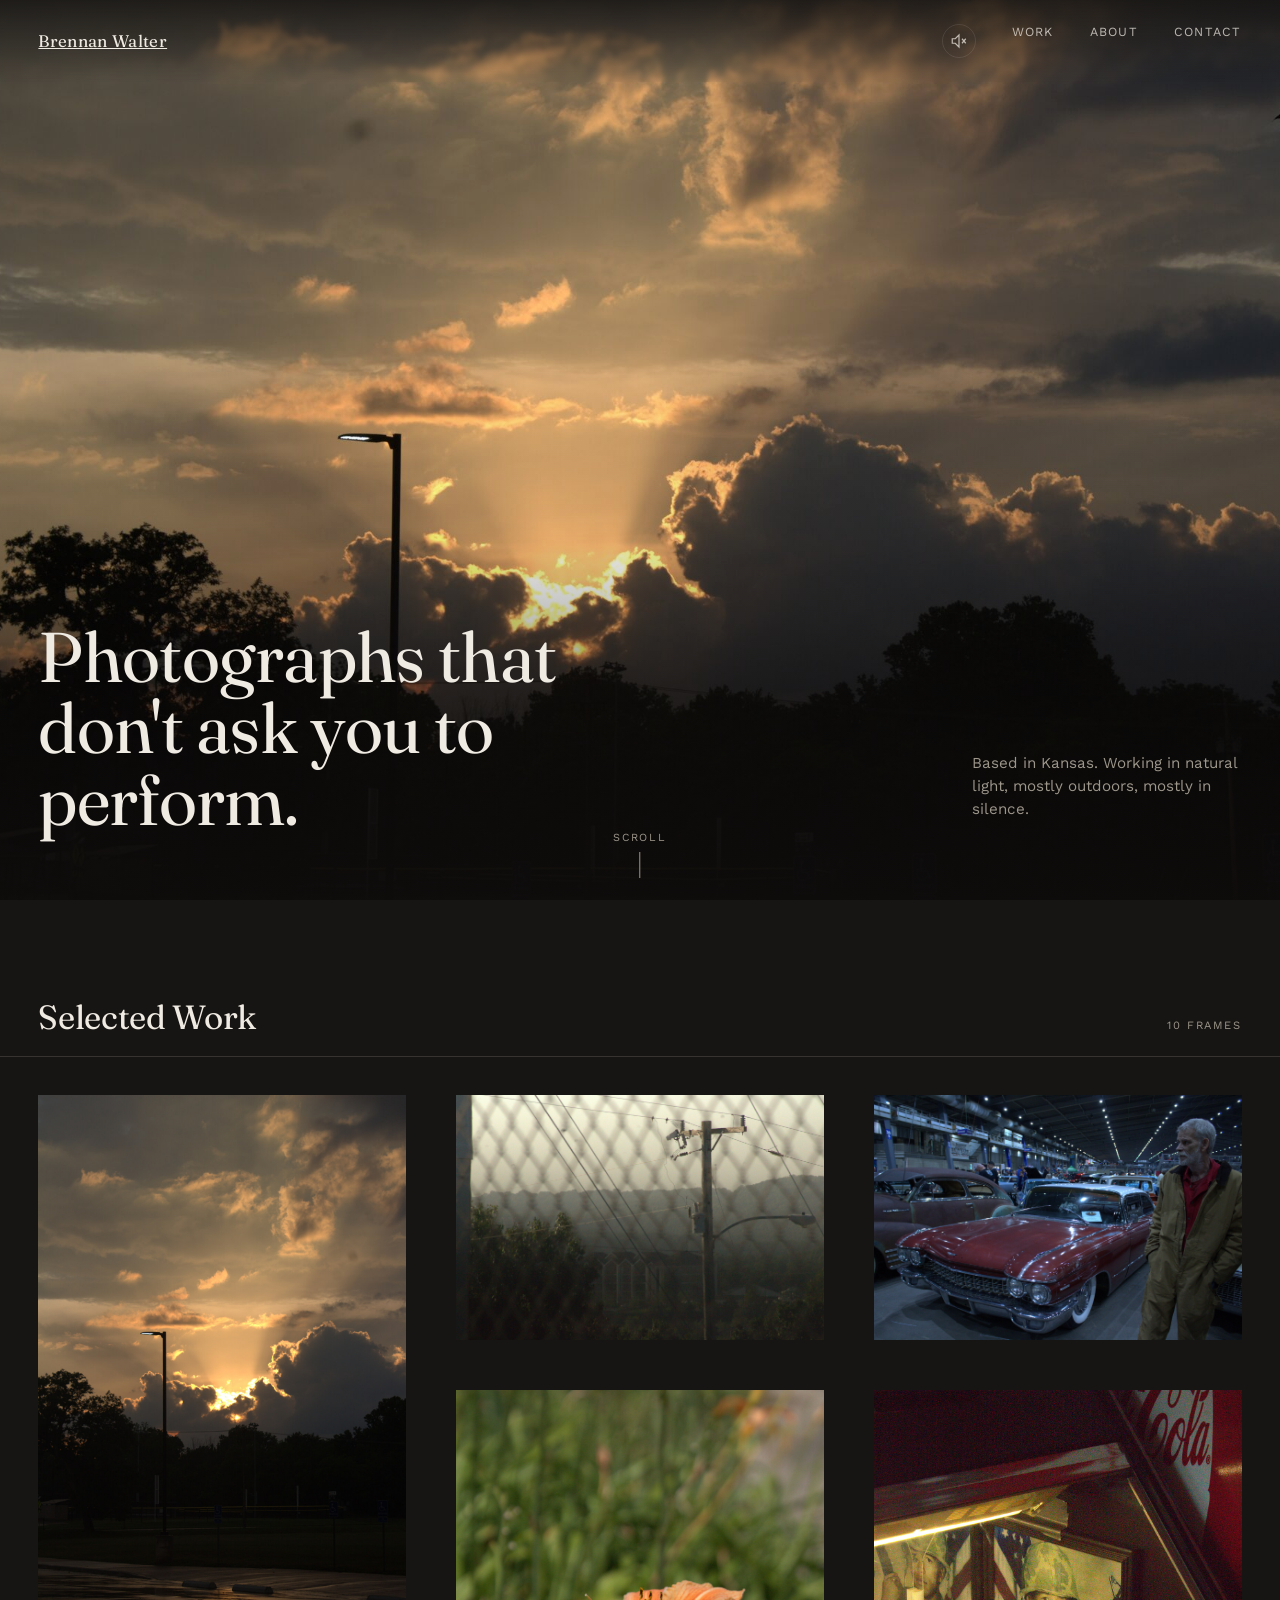
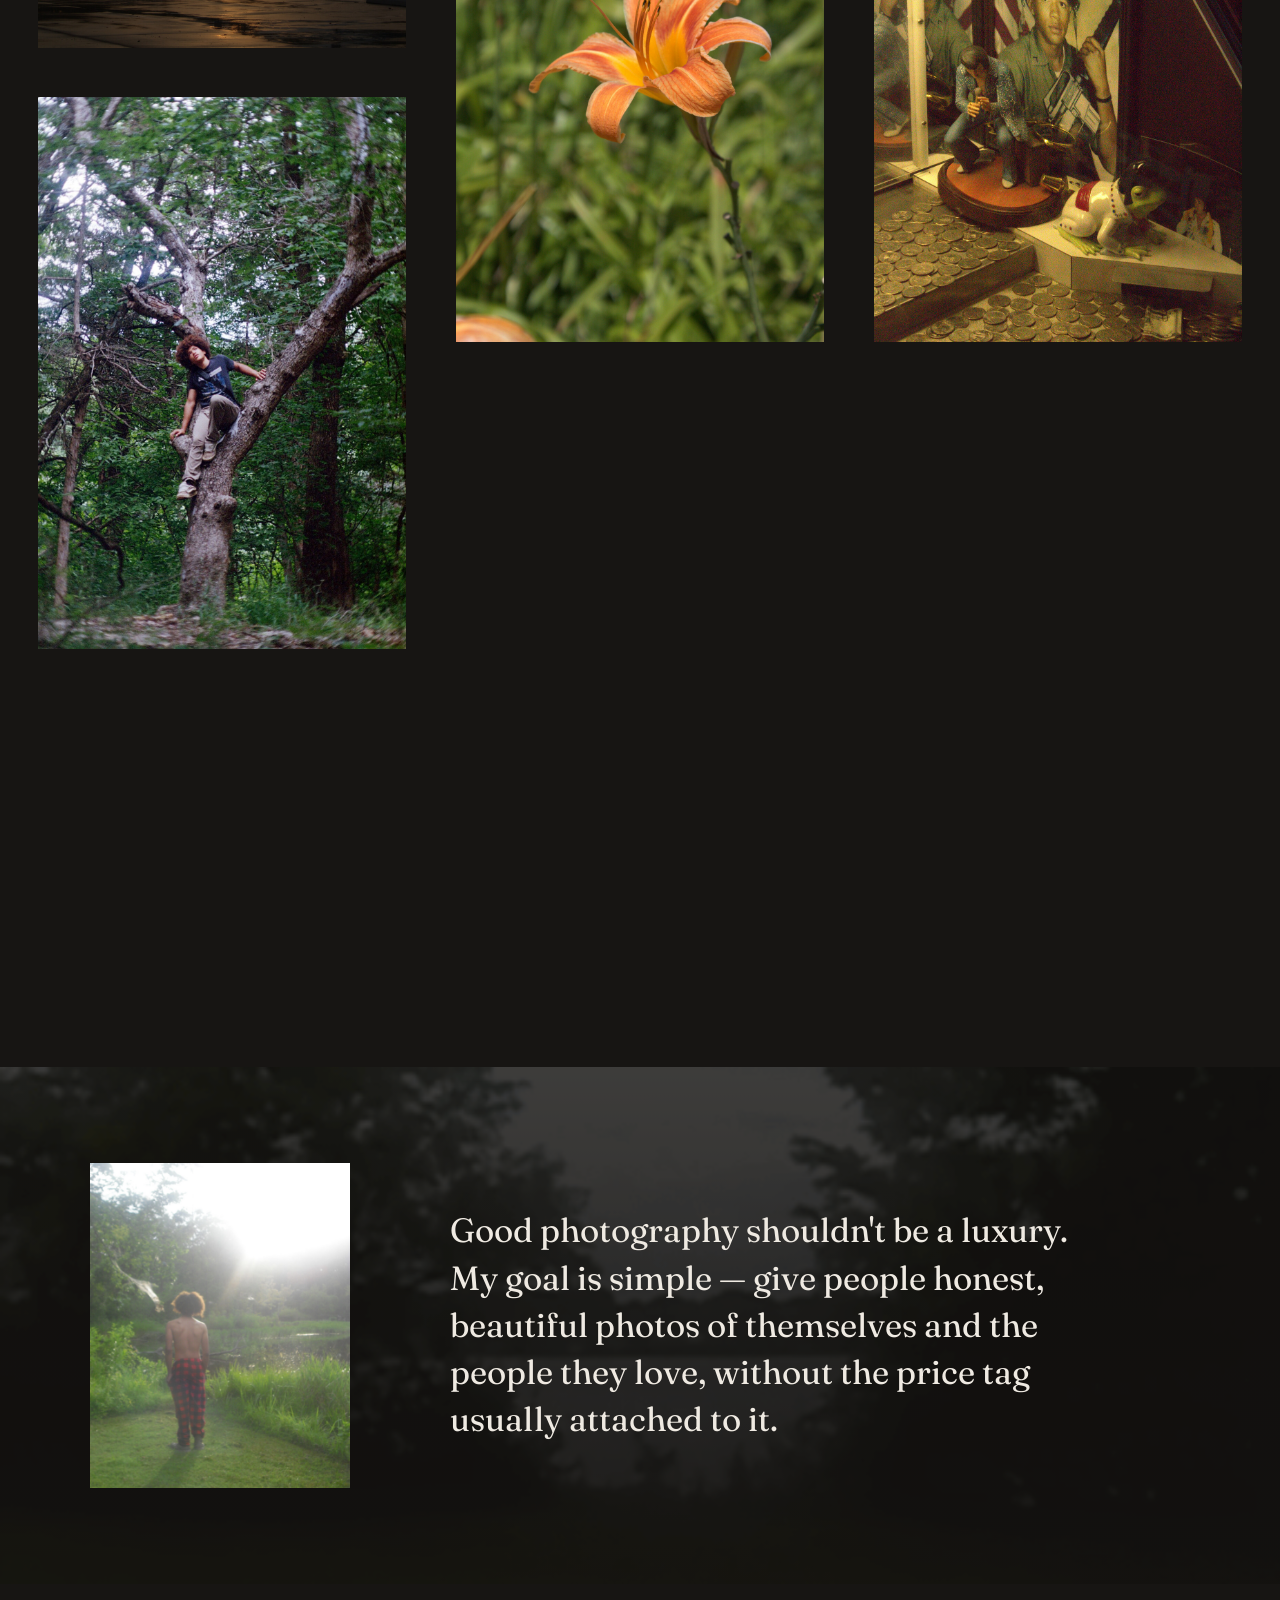
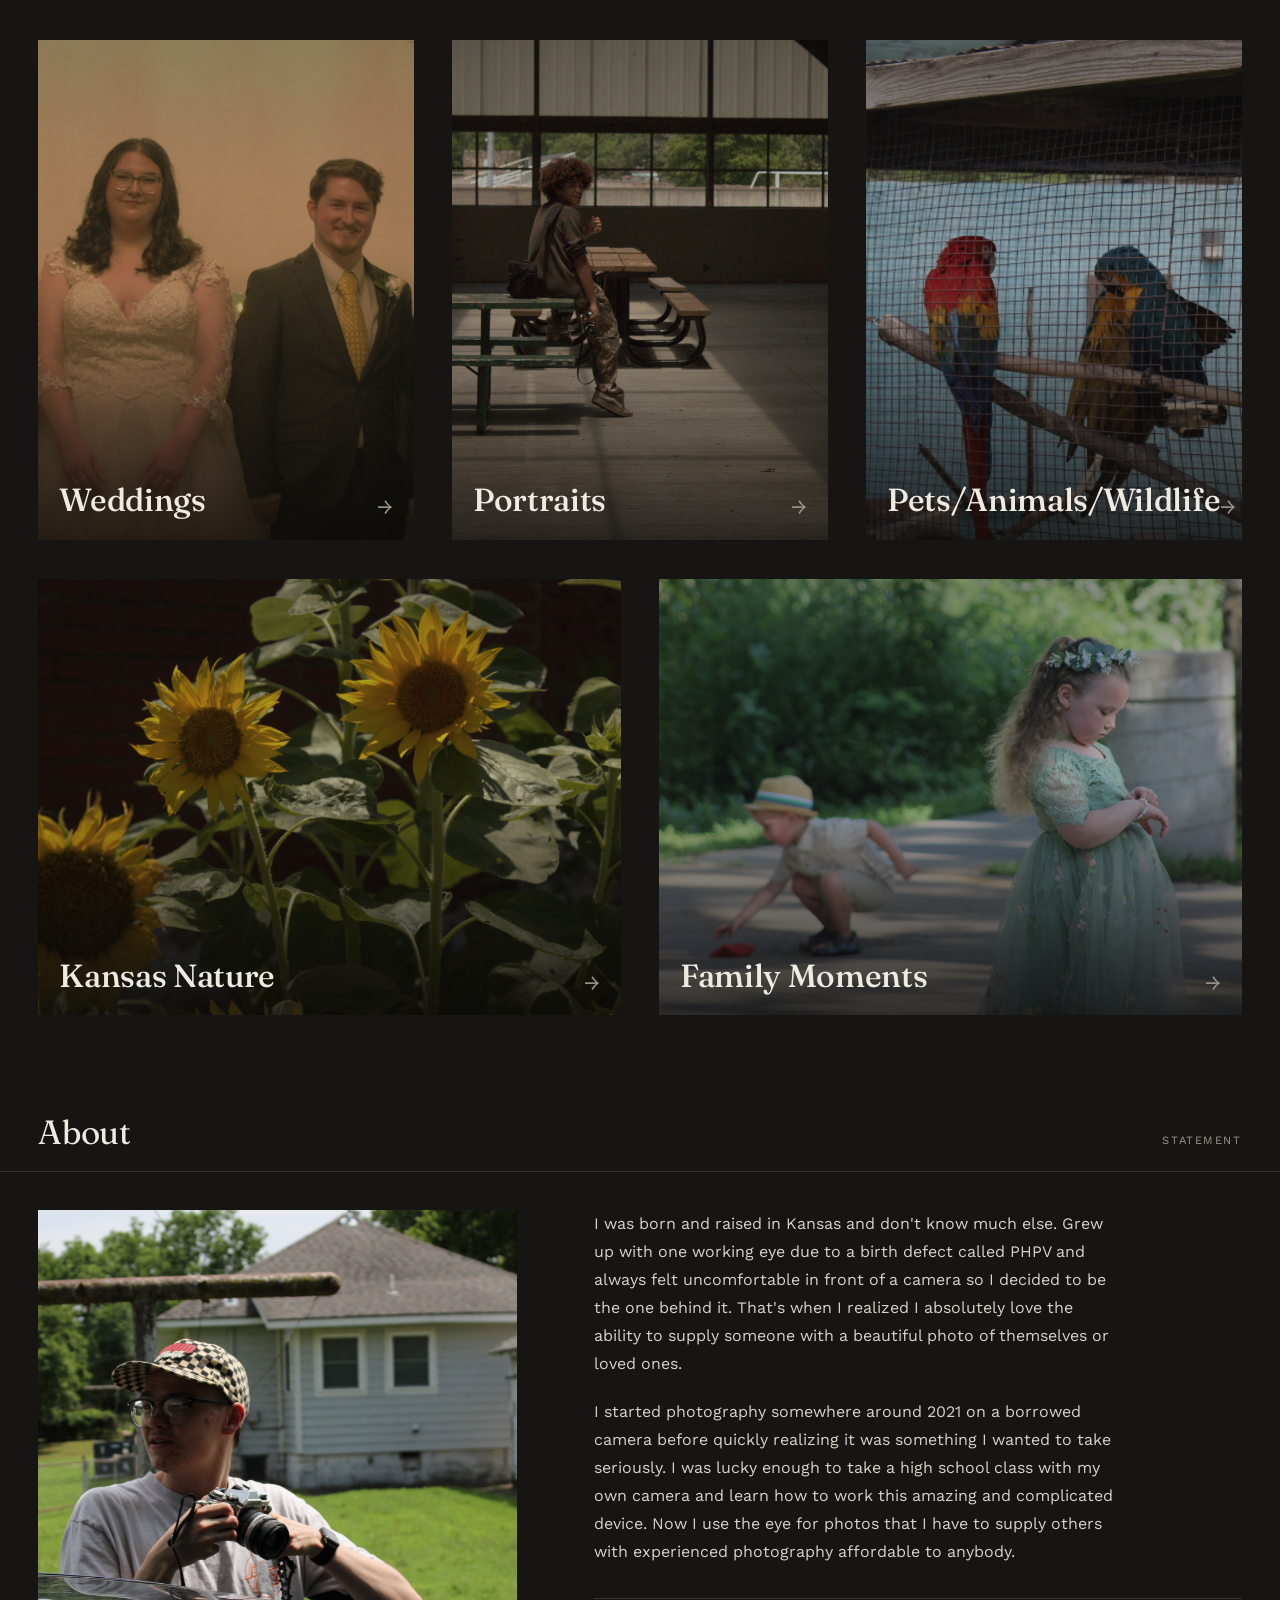
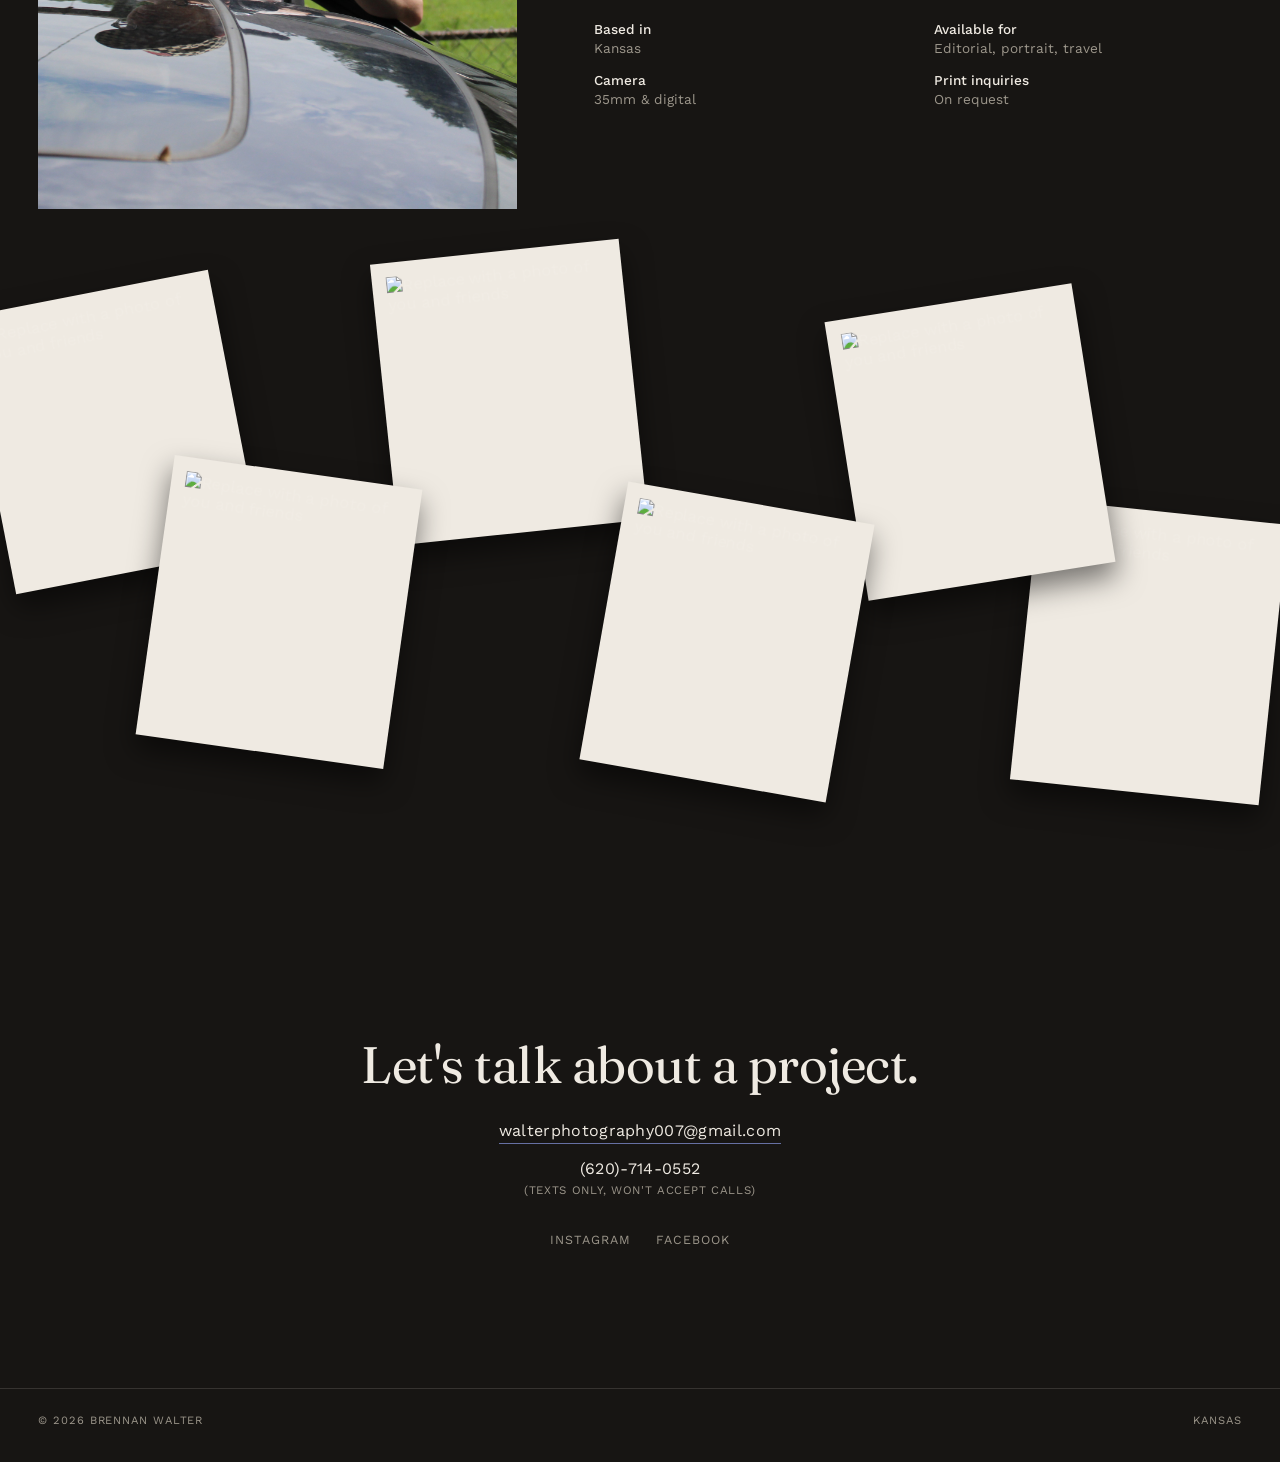
==== index.html @ 8955672a "Add files via upload" ====
<!DOCTYPE html>
<html lang="en">
<head>
<meta charset="UTF-8">
<meta name="viewport" content="width=device-width, initial-scale=1.0">
<title>Brennan Walter — Photography</title>
<meta name="description" content="Photography portfolio">
<link rel="preconnect" href="https://fonts.googleapis.com">
<link rel="preconnect" href="https://fonts.gstatic.com" crossorigin>
<link href="https://fonts.googleapis.com/css2?family=Fraunces:ital,opsz,wght@0,9..144,300;0,9..144,400;0,9..144,500;1,9..144,400&family=Work+Sans:wght@300;400;500;600&display=swap" rel="stylesheet">
<link rel="stylesheet" href="styles.css">
</head>
<body>

<header class="site-nav">
  <a href="#top" class="name">Brennan Walter</a>
  <nav>
    <button id="sound-toggle" class="sound-toggle" aria-label="Toggle background sound" aria-pressed="false">
      <svg class="icon-muted" viewBox="0 0 24 24" width="18" height="18" fill="none" stroke="currentColor" stroke-width="1.6"><path d="M3 9v6h4l5 5V4L7 9H3z"/><line x1="16" y1="9" x2="21" y2="15"/><line x1="21" y1="9" x2="16" y2="15"/></svg>
      <svg class="icon-playing" viewBox="0 0 24 24" width="18" height="18" fill="none" stroke="currentColor" stroke-width="1.6" style="display:none"><path d="M3 9v6h4l5 5V4L7 9H3z"/><path d="M15.5 8.5a5 5 0 0 1 0 7"/><path d="M18 6a9 9 0 0 1 0 12"/></svg>
    </button>
    <a href="#work">Work</a>
    <a href="#about">About</a>
    <a href="#contact">Contact</a>
  </nav>
</header>

<audio id="bg-audio" loop preload="none">
  <source src="ambient.mp3" type="audio/mpeg">
</audio>

<div id="top" class="hero">
  <img src="hero.jpg" alt="Sunset breaking through storm clouds">
  <div class="hero-content">
    <h1 class="display">Photographs that don't ask you to perform.</h1>
    <p class="statement">Based in Kansas. Working in natural light, mostly outdoors, mostly in silence.</p>
  </div>
  <div class="scroll-cue">Scroll</div>
</div>

<section id="work">
  <div class="section-head">
    <h2 class="display">Selected Work</h2>
    <span class="frame-num">10 Frames</span>
  </div>

  <div class="gallery masonry">
    <div class="frame no-crop reveal">
      <img src="frame-01-dusk.jpg" alt="Sun breaking through storm clouds over a Kansas field">
      <div class="cap"><span class="title">Kansas Sky, Dusk</span><span class="num">01/10</span></div>
    </div>
    <div class="frame no-crop reveal">
      <img src="frame-02-treeclimb.jpg" alt="Portrait of a young man climbing a tree">
      <div class="cap"><span class="title">Up the Old Oak</span><span class="num">02/10</span></div>
    </div>
    <div class="frame no-crop reveal">
      <img src="frame-03-boot.jpg" alt="Close-up of a boot among fallen leaves">
      <div class="cap"><span class="title">First Steps of Spring</span><span class="num">03/10</span></div>
    </div>
    <div class="frame no-crop reveal">
      <img src="frame-11-fence-view.jpg" alt="View through a chain-link fence toward power lines and misty hills">
      <div class="cap"><span class="title">Through the Fence</span><span class="num">04/10</span></div>
    </div>
    <div class="frame no-crop reveal">
      <img src="frame-05-daylily.jpg" alt="Close-up of an orange daylily">
      <div class="cap"><span class="title">Daylily</span><span class="num">05/10</span></div>
    </div>
    <div class="frame no-crop reveal">
      <img src="frame-06-pooltable.jpg" alt="Groomsmen playing pool after a wedding ceremony">
      <div class="cap"><span class="title">After the Ceremony</span><span class="num">06/10</span></div>
    </div>
    <div class="frame no-crop reveal">
      <img src="frame-07-hiker.jpg" alt="Portrait of a hiker on a rocky outcrop">
      <div class="cap"><span class="title">Trailside</span><span class="num">07/10</span></div>
    </div>
    <div class="frame no-crop reveal">
      <img src="frame-08-carshow.jpg" alt="Classic car show, man beside a vintage Cadillac">
      <div class="cap"><span class="title">Show Floor</span><span class="num">08/10</span></div>
    </div>
    <div class="frame no-crop reveal">
      <img src="frame-09-arcade.jpg" alt="Vintage arcade coin pusher machine">
      <div class="cap"><span class="title">Two Bits a Turn</span><span class="num">09/10</span></div>
    </div>
    <div class="frame no-crop reveal">
      <img src="frame-10-alley.jpg" alt="Figure standing in a dark alley at night">
      <div class="cap"><span class="title">Back Alley, Midnight</span><span class="num">10/10</span></div>
    </div>
  </div>

  <div class="feature-break">
    <div class="feature-bg"></div>
    <div class="feature-wrap">
      <img class="reveal" src="feature-photo.jpg" alt="Person standing by a pond in morning light">
      <div class="feature-text reveal">
        <p>Good photography shouldn't be a luxury. My goal is simple — give people honest, beautiful photos of themselves and the people they love, without the price tag usually attached to it.</p>
      </div>
    </div>
  </div>

  <div class="categories">
    <a class="cat-card reveal" href="weddings.html">
      <img src="weddings-cover.jpg" alt="Weddings gallery">
      <div class="cat-label">
        <h3 class="display">Weddings</h3>
        <span class="arrow">→</span>
      </div>
    </a>
    <a class="cat-card reveal" href="portraits.html">
      <img src="portraits-cover.jpg" alt="Portraits gallery">
      <div class="cat-label">
        <h3 class="display">Portraits</h3>
        <span class="arrow">→</span>
      </div>
    </a>
    <a class="cat-card reveal" href="pets.html">
      <img src="pets-cover.jpg" alt="Pets gallery">
      <div class="cat-label">
        <h3 class="display">Pets/Animals/Wildlife</h3>
        <span class="arrow">→</span>
      </div>
    </a>
    <div class="cat-pair" style="grid-column: 1 / -1; display: grid; grid-template-columns: 1fr 1fr; gap: var(--gap);">
      <a class="cat-card reveal" href="nature.html" style="aspect-ratio: 4/3;">
        <img src="nature-cover.jpg" alt="Kansas nature gallery">
        <div class="cat-label">
          <h3 class="display">Kansas Nature</h3>
          <span class="arrow">→</span>
        </div>
      </a>
      <a class="cat-card reveal" href="family-moments.html" style="aspect-ratio: 4/3;">
        <img src="family-moments-cover.jpg" alt="Family moments gallery">
        <div class="cat-label">
          <h3 class="display">Family Moments</h3>
          <span class="arrow">→</span>
        </div>
      </a>
    </div>
  </div>
</section>

<section id="about">
  <div class="section-head">
    <h2 class="display">About</h2>
    <span class="frame-num">Statement</span>
  </div>
  <div class="about-wrap">
    <img class="reveal" src="bio-photo.jpg" alt="Brennan Walter portrait">
    <div class="about-text reveal">
      <p>I was born and raised in Kansas and don't know much else. Grew up with one working eye due to a birth defect called PHPV and always felt uncomfortable in front of a camera so I decided to be the one behind it. That's when I realized I absolutely love the ability to supply someone with a beautiful photo of themselves or loved ones.</p>
      <p>I started photography somewhere around 2021 on a borrowed camera before quickly realizing it was something I wanted to take seriously. I was lucky enough to take a high school class with my own camera and learn how to work this amazing and complicated device. Now I use the eye for photos that I have to supply others with experienced photography affordable to anybody.</p>
      <div class="credentials">
        <div><strong>Based in</strong>Kansas</div>
        <div><strong>Available for</strong>Editorial, portrait, travel</div>
        <div><strong>Camera</strong>35mm & digital</div>
        <div><strong>Print inquiries</strong>On request</div>
      </div>
    </div>
  </div>

  <div class="scatter-photos">
    <div class="polaroid p1 reveal"><img src="https://picsum.photos/id/1005/400/400" alt="Replace with a photo of you and friends"></div>
    <div class="polaroid p2 reveal"><img src="https://picsum.photos/id/1011/400/400" alt="Replace with a photo of you and friends"></div>
    <div class="polaroid p3 reveal"><img src="https://picsum.photos/id/1027/400/400" alt="Replace with a photo of you and friends"></div>
    <div class="polaroid p4 reveal"><img src="https://picsum.photos/id/1012/400/400" alt="Replace with a photo of you and friends"></div>
    <div class="polaroid p5 reveal"><img src="https://picsum.photos/id/1025/400/400" alt="Replace with a photo of you and friends"></div>
    <div class="polaroid p6 reveal"><img src="https://picsum.photos/id/1074/400/400" alt="Replace with a photo of you and friends"></div>
  </div>
</section>

<section id="contact">
  <div class="contact reveal">
    <h2 class="display">Let's talk about a project.</h2>
    <a class="email" href="mailto:walterphotography007@gmail.com">walterphotography007@gmail.com</a>
    <p class="phone">(620)-714-0552 <span class="phone-note">(texts only, won't accept calls)</span></p>
    <div class="socials">
      <a href="#">Instagram</a>
      <a href="#">Facebook</a>
    </div>
  </div>
</section>

<footer>
  <span>&copy; 2026 Brennan Walter</span>
  <span>Kansas</span>
</footer>

<script>
  // Scroll reveal
  const revealEls = document.querySelectorAll('.reveal');
  const io = new IntersectionObserver((entries) => {
    entries.forEach(e => {
      if (e.isIntersecting) {
        e.target.classList.add('in');
        io.unobserve(e.target);
      }
    });
  }, { threshold: 0.15 });
  revealEls.forEach(el => io.observe(el));
</script>
<script src="audio.js"></script>

</body>
</html>
---- styles.css ----
:root {
    --bg: #171513;
    --bg-raised: #201d1a;
    --paper: #EFEAE2;
    --paper-dim: #9c968b;
    --accent: #3d4468;
    --accent-bright: #6670a3;
    --hairline: rgba(239, 234, 226, 0.14);
    --gap: clamp(1.25rem, 3vw, 2.5rem);
  }

  * { box-sizing: border-box; }

  html { scroll-behavior: smooth; }

  body {
    margin: 0;
    background: var(--bg);
    color: var(--paper);
    font-family: 'Work Sans', sans-serif;
    font-weight: 400;
    -webkit-font-smoothing: antialiased;
  }

  @media (prefers-reduced-motion: reduce) {
    html { scroll-behavior: auto; }
    * { animation: none !important; transition: none !important; }
  }

  h1, h2, h3, .display {
    font-family: 'Fraunces', serif;
    font-weight: 400;
    letter-spacing: -0.01em;
    margin: 0;
  }

  a { color: inherit; }

  .frame-num {
    font-family: 'Work Sans', sans-serif;
    font-size: 0.7rem;
    letter-spacing: 0.14em;
    color: var(--paper-dim);
    text-transform: uppercase;
  }

  /* ---------- Nav ---------- */
  header.site-nav {
    position: fixed;
    top: 0; left: 0; right: 0;
    z-index: 100;
    display: flex;
    justify-content: space-between;
    align-items: center;
    padding: 1.5rem var(--gap);
    background: linear-gradient(to bottom, rgba(23,21,19,0.85), transparent);
    backdrop-filter: blur(2px);
  }

  .site-nav .name {
    font-family: 'Fraunces', serif;
    font-size: 1.05rem;
    letter-spacing: 0.02em;
  }

  .site-nav nav {
    display: flex;
    gap: clamp(1rem, 3vw, 2.25rem);
    font-size: 0.78rem;
    letter-spacing: 0.1em;
    text-transform: uppercase;
  }

  .site-nav nav a {
    text-decoration: none;
    color: var(--paper);
    opacity: 0.75;
    padding-bottom: 3px;
    border-bottom: 1px solid transparent;
    transition: opacity 0.2s ease, border-color 0.2s ease;
  }
  .site-nav nav a:hover,
  .site-nav nav a:focus-visible { opacity: 1; border-color: var(--accent-bright); }

  .sound-toggle {
    display: inline-flex;
    align-items: center;
    justify-content: center;
    background: none;
    border: 1px solid var(--hairline);
    border-radius: 50%;
    width: 34px; height: 34px;
    padding: 0;
    color: var(--paper);
    opacity: 0.75;
    cursor: pointer;
    transition: opacity 0.2s ease, border-color 0.2s ease, background 0.2s ease;
  }
  .sound-toggle:hover,
  .sound-toggle:focus-visible {
    opacity: 1;
    border-color: var(--accent-bright);
    background: rgba(239, 234, 226, 0.06);
  }
  .sound-toggle svg { display: block; }

  /* ---------- Hero ---------- */
  .hero {
    position: relative;
    height: 100svh;
    min-height: 480px;
    overflow: hidden;
  }
  .hero img {
    width: 100%; height: 100%;
    object-fit: cover;
    filter: saturate(0.95) contrast(1.02);
  }
  .hero::after {
    content: "";
    position: absolute; inset: 0;
    background: linear-gradient(to top, rgba(15,13,12,0.88) 0%, rgba(15,13,12,0.05) 42%, transparent 60%);
  }
  .hero-content {
    position: absolute;
    left: var(--gap); right: var(--gap); bottom: clamp(2rem, 6vw, 4rem);
    display: flex;
    justify-content: space-between;
    align-items: flex-end;
    gap: 2rem;
    z-index: 2;
  }
  .hero-content h1 {
    font-size: clamp(2.1rem, 6vw, 4.4rem);
    line-height: 1.02;
    max-width: 14ch;
  }
  .hero-content .statement {
    max-width: 30ch;
    font-size: 0.95rem;
    color: var(--paper-dim);
    line-height: 1.5;
  }
  .scroll-cue {
    position: absolute;
    bottom: 1.4rem; left: 50%;
    transform: translateX(-50%);
    z-index: 2;
    font-size: 0.68rem;
    letter-spacing: 0.16em;
    text-transform: uppercase;
    color: var(--paper-dim);
    display: flex;
    flex-direction: column;
    align-items: center;
    gap: 0.5rem;
  }
  .scroll-cue::after {
    content: "";
    width: 1px; height: 26px;
    background: var(--paper-dim);
    animation: pulse-line 2.2s ease-in-out infinite;
  }
  @keyframes pulse-line {
    0%, 100% { transform: scaleY(1); opacity: 0.6; }
    50% { transform: scaleY(0.55); opacity: 1; }
  }

  /* ---------- Section labels ---------- */
  .section-head {
    display: flex;
    align-items: baseline;
    justify-content: space-between;
    padding: 0 var(--gap);
    margin: 0 0 var(--gap);
    border-bottom: 1px solid var(--hairline);
    padding-bottom: 1.1rem;
  }
  .section-head h2 { font-size: clamp(1.5rem, 3vw, 2.1rem); }

  section { padding-top: clamp(3.5rem, 8vw, 6rem); }

  /* ---------- Gallery ---------- */
  .gallery {
    display: grid;
    grid-template-columns: repeat(6, 1fr);
    gap: calc(var(--gap) * 1.7) calc(var(--gap) * 1.3);
    padding: 0 var(--gap);
  }
  .frame {
    position: relative;
    overflow: hidden;
    background: var(--bg-raised);
    cursor: pointer;
  }
  .frame img {
    width: 100%; height: 100%;
    display: block;
    object-fit: cover;
    transition: transform 0.7s cubic-bezier(0.16, 1, 0.3, 1);
  }
  .frame:hover img { transform: scale(1.045); }

  /* No-crop variant: frame sizes itself to the image's own aspect ratio */
  .frame.no-crop { aspect-ratio: auto; align-self: start; }
  .frame.no-crop img { height: auto; object-fit: initial; }
  .frame.span2 { grid-column: span 2; }
  .frame.span3 { grid-column: span 3; }
  .frame.span4 { grid-column: span 4; }
  .frame.drop-sm { margin-top: 2rem; }
  .frame.drop-md { margin-top: 4rem; }
  @media (max-width: 800px) {
    .frame.span2, .frame.span3, .frame.span4 { grid-column: span 2; }
    .frame.drop-sm, .frame.drop-md { margin-top: 0; }
  }

  /* True masonry variant — each photo keeps its own height, no shared row */
  .gallery.masonry {
    display: block;
    column-count: 2;
    column-gap: calc(var(--gap) * 1.3);
    padding: 0 var(--gap);
  }
  @media (min-width: 700px) {
    .gallery.masonry { column-count: 3; }
  }
  .gallery.masonry .frame {
    width: 100%;
    margin-bottom: calc(var(--gap) * 1.3);
    -webkit-column-break-inside: avoid;
    break-inside: avoid;
  }

  .frame .cap {
    position: absolute; left: 0.9rem; bottom: 0.8rem; right: 0.9rem;
    display: flex; justify-content: space-between; align-items: flex-end;
    opacity: 0;
    transform: translateY(6px);
    transition: opacity 0.35s ease, transform 0.35s ease;
  }
  .frame:hover .cap { opacity: 1; transform: translateY(0); }
  .frame .cap::before {
    content: "";
    position: absolute; inset: -0.9rem -0.9rem auto -0.9rem;
    height: 4.5rem;
    background: linear-gradient(to top, rgba(10,9,8,0.75), transparent);
    z-index: -1;
  }
  .frame .cap .title { font-size: 0.85rem; }
  .frame .cap .num { font-size: 0.68rem; color: var(--paper-dim); }

  .frame.tall { grid-column: span 3; aspect-ratio: 4/5; }
  .frame.wide { grid-column: span 3; aspect-ratio: 4/5; }
  .frame.square { grid-column: span 2; aspect-ratio: 1/1; }
  .frame.full { grid-column: span 6; aspect-ratio: 16/7; }

  @media (max-width: 800px) {
    .gallery { grid-template-columns: repeat(2, 1fr); }
    .frame.tall, .frame.wide, .frame.square, .frame.full { grid-column: span 2; aspect-ratio: 4/5; }
  }

  /* reveal on scroll */
  .reveal { opacity: 0; transform: translateY(18px); transition: opacity 0.7s ease, transform 0.7s ease; }
  .reveal.in { opacity: 1; transform: translateY(0); }

  /* ---------- About ---------- */
  .about-wrap {
    display: grid;
    grid-template-columns: 0.85fr 1.15fr;
    gap: clamp(2rem, 6vw, 5rem);
    padding: 0 var(--gap);
    align-items: start;
  }
  .about-wrap img {
    width: 100%;
    aspect-ratio: 4/5;
    object-fit: cover;
  }
  .about-text p {
    font-size: 1rem;
    line-height: 1.75;
    color: #d8d3ca;
    max-width: 52ch;
    margin: 0 0 1.2rem;
  }
  .about-text .credentials {
    margin-top: 2rem;
    padding-top: 1.4rem;
    border-top: 1px solid var(--hairline);
    display: grid;
    grid-template-columns: repeat(2, 1fr);
    gap: 1rem 2rem;
    font-size: 0.85rem;
    color: var(--paper-dim);
  }
  .about-text .credentials strong { color: var(--paper); display: block; font-weight: 500; margin-bottom: 0.2rem; }

  @media (max-width: 750px) {
    .about-wrap { grid-template-columns: 1fr; }
    .about-wrap img { max-width: 280px; }
  }

  /* ---------- Scattered friend photos ---------- */
  .scatter-photos {
    position: relative;
    max-width: 1300px;
    height: 560px;
    margin: clamp(3rem, 6vw, 4.5rem) auto 0;
    padding: 0 var(--gap);
  }
  .scatter-photos .polaroid {
    position: absolute;
    background: #EFEAE2;
    padding: 14px 14px 46px;
    width: 250px;
    box-shadow: 0 14px 28px rgba(0,0,0,0.5);
    transition: transform 0.35s ease, box-shadow 0.35s ease, z-index 0s;
    cursor: default;
  }
  .scatter-photos .polaroid img {
    width: 100%;
    aspect-ratio: 1/1;
    object-fit: cover;
    display: block;
    filter: saturate(0.92) contrast(1.02);
  }
  .scatter-photos .polaroid:hover {
    transform: rotate(0deg) scale(1.1) !important;
    box-shadow: 0 20px 38px rgba(0,0,0,0.6);
    z-index: 10;
  }
  .scatter-photos .p1 { top: 10px;  left: -1%;  transform: rotate(-11deg); z-index: 1; }
  .scatter-photos .p2 { top: 190px; left: 12%;  transform: rotate(8deg);   z-index: 3; }
  .scatter-photos .p3 { top: -30px; left: 30%;  transform: rotate(-6deg);  z-index: 2; }
  .scatter-photos .p4 { top: 220px; left: 47%;  transform: rotate(10deg);  z-index: 4; }
  .scatter-photos .p5 { top: 20px;  left: 66%;  transform: rotate(-9deg);  z-index: 3; }
  .scatter-photos .p6 { top: 230px; left: 80%;  transform: rotate(6deg);   z-index: 1; }

  @media (max-width: 900px) {
    .scatter-photos {
      position: static;
      height: auto;
      display: flex;
      flex-wrap: wrap;
      justify-content: center;
      gap: 1.8rem;
      max-width: 100%;
    }
    .scatter-photos .polaroid {
      position: static;
      width: 150px;
    }
  }

  /* ---------- Feature break (animated bg, small photo, big text) ---------- */
  .feature-break {
    position: relative;
    overflow: hidden;
    padding: clamp(3.5rem, 8vw, 6rem) var(--gap);
    margin-top: clamp(3rem, 6vw, 5rem);
  }
  .feature-break .feature-bg {
    position: absolute; inset: 0;
    background-image: url('feature-bg.gif');
    background-size: cover;
    background-position: center;
    opacity: 0.4;
    z-index: 0;
  }
  .feature-break .feature-bg::after {
    content: "";
    position: absolute; inset: 0;
    background: linear-gradient(to bottom, rgba(15,13,12,0.55), rgba(15,13,12,0.85));
  }
  .feature-wrap {
    position: relative;
    z-index: 2;
    display: grid;
    grid-template-columns: 0.4fr 1fr;
    gap: clamp(2rem, 6vw, 4rem);
    align-items: center;
    max-width: 1100px;
    margin: 0 auto;
  }
  .feature-wrap img {
    width: 100%;
    max-width: 260px;
    aspect-ratio: 4/5;
    object-fit: cover;
  }
  .feature-text p {
    font-size: clamp(1.4rem, 3vw, 2.1rem);
    line-height: 1.4;
    font-family: 'Fraunces', serif;
    color: var(--paper);
    max-width: 30ch;
  }
  @media (max-width: 750px) {
    .feature-wrap { grid-template-columns: 1fr; text-align: left; }
    .feature-wrap img { max-width: 200px; }
  }

  /* ---------- Contact ---------- */
  .contact {
    padding: clamp(3.5rem, 8vw, 6rem) var(--gap) clamp(3rem, 6vw, 4rem);
    text-align: center;
  }
  .contact h2 {
    font-size: clamp(1.9rem, 5vw, 3.2rem);
    max-width: 18ch;
    margin: 0 auto 1.6rem;
  }
  .contact .email {
    display: inline-block;
    font-family: 'Work Sans', sans-serif;
    font-size: 1rem;
    letter-spacing: 0.02em;
    color: var(--paper);
    text-decoration: none;
    border-bottom: 1px solid var(--accent-bright);
    padding-bottom: 3px;
    transition: color 0.2s ease, border-color 0.2s ease;
  }
  .contact .email:hover { color: var(--accent-bright); }

  .contact .phone {
    margin: 0.9rem 0 0;
    font-family: 'Work Sans', sans-serif;
    font-size: 1rem;
    letter-spacing: 0.02em;
    color: var(--paper);
  }
  .contact .phone .phone-note {
    display: block;
    margin-top: 0.3rem;
    font-size: 0.72rem;
    letter-spacing: 0.06em;
    text-transform: uppercase;
    color: var(--paper-dim);
  }

  .socials {
    margin-top: 2.2rem;
    display: flex;
    justify-content: center;
    gap: 1.6rem;
    font-size: 0.78rem;
    letter-spacing: 0.08em;
    text-transform: uppercase;
    color: var(--paper-dim);
  }
  .socials a { text-decoration: none; color: inherit; transition: color 0.2s ease; }
  .socials a:hover { color: var(--paper); }

  footer {
    padding: 1.6rem var(--gap) 2.2rem;
    display: flex;
    justify-content: space-between;
    font-size: 0.7rem;
    letter-spacing: 0.08em;
    text-transform: uppercase;
    color: var(--paper-dim);
    border-top: 1px solid var(--hairline);
    margin-top: clamp(3rem, 6vw, 5rem);
  }

  /* ---------- Category cards ---------- */
  .categories {
    padding: 0 var(--gap);
    margin-top: clamp(2rem, 5vw, 3.5rem);
    display: grid;
    grid-template-columns: repeat(3, 1fr);
    gap: var(--gap);
  }
  .cat-card {
    position: relative;
    aspect-ratio: 3/4;
    overflow: hidden;
    text-decoration: none;
    display: block;
    background: var(--bg-raised);
  }
  .cat-card img {
    width: 100%; height: 100%;
    object-fit: cover;
    filter: saturate(0.85) brightness(0.85);
    transition: transform 0.6s cubic-bezier(0.16,1,0.3,1), filter 0.4s ease;
  }
  .cat-card::after {
    content: "";
    position: absolute; inset: 0;
    background: linear-gradient(to top, rgba(10,9,8,0.82) 0%, rgba(10,9,8,0.15) 55%, rgba(10,9,8,0.35) 100%);
  }
  .cat-card:hover img { transform: scale(1.06); filter: saturate(1) brightness(0.95); }
  .cat-card .cat-label {
    position: absolute; left: 1.3rem; bottom: 1.3rem; right: 1.3rem;
    z-index: 2;
    display: flex; justify-content: space-between; align-items: flex-end;
  }
  .cat-card .cat-label h3 {
    font-size: clamp(1.5rem, 3vw, 2rem);
    font-weight: 500;
    color: var(--paper);
  }
  .cat-card .cat-label .arrow {
    font-size: 1.3rem;
    color: var(--paper-dim);
    transition: transform 0.3s ease, color 0.3s ease;
  }
  .cat-card:hover .cat-label .arrow { transform: translateX(4px); color: var(--paper); }

  /* Same card, turned horizontally, centered under the row */
  .cat-card.horizontal {
    aspect-ratio: 4/3;
    grid-column: 1 / -1;
    max-width: 700px;
    margin: 0 auto;
  }
  @media (max-width: 750px) {
    .cat-card.horizontal { grid-column: auto; max-width: none; }
  }

  /* Two horizontal cards side by side, spanning the full row together */
  .cat-pair {
    grid-column: 1 / -1;
    display: grid;
    grid-template-columns: 1fr 1fr;
    gap: var(--gap);
  }
  .cat-pair .cat-card {
    aspect-ratio: 4/3;
  }
  @media (max-width: 750px) {
    .cat-pair { grid-template-columns: 1fr; }
  }

  @media (max-width: 750px) {
    .categories { grid-template-columns: 1fr; }
  }

  /* ---------- Sub-gallery page hero (lighter than homepage) ---------- */
  .page-hero {
    padding: clamp(7rem, 14vw, 9rem) var(--gap) clamp(2rem, 5vw, 3rem);
    border-bottom: 1px solid var(--hairline);
  }
  .page-hero .back-link {
    display: inline-block;
    font-size: 1.15rem;
    letter-spacing: 0.08em;
    text-transform: uppercase;
    color: var(--paper-dim);
    text-decoration: none;
    margin-bottom: 1.8rem;
    transition: color 0.2s ease;
  }
  .page-hero .back-link:hover { color: var(--paper); }
  .page-hero h1 {
    font-size: clamp(2rem, 5vw, 3.2rem);
  }
  .page-hero p {
    margin-top: 0.9rem;
    color: var(--paper-dim);
    max-width: 44ch;
    font-size: 0.95rem;
    line-height: 1.6;
  }
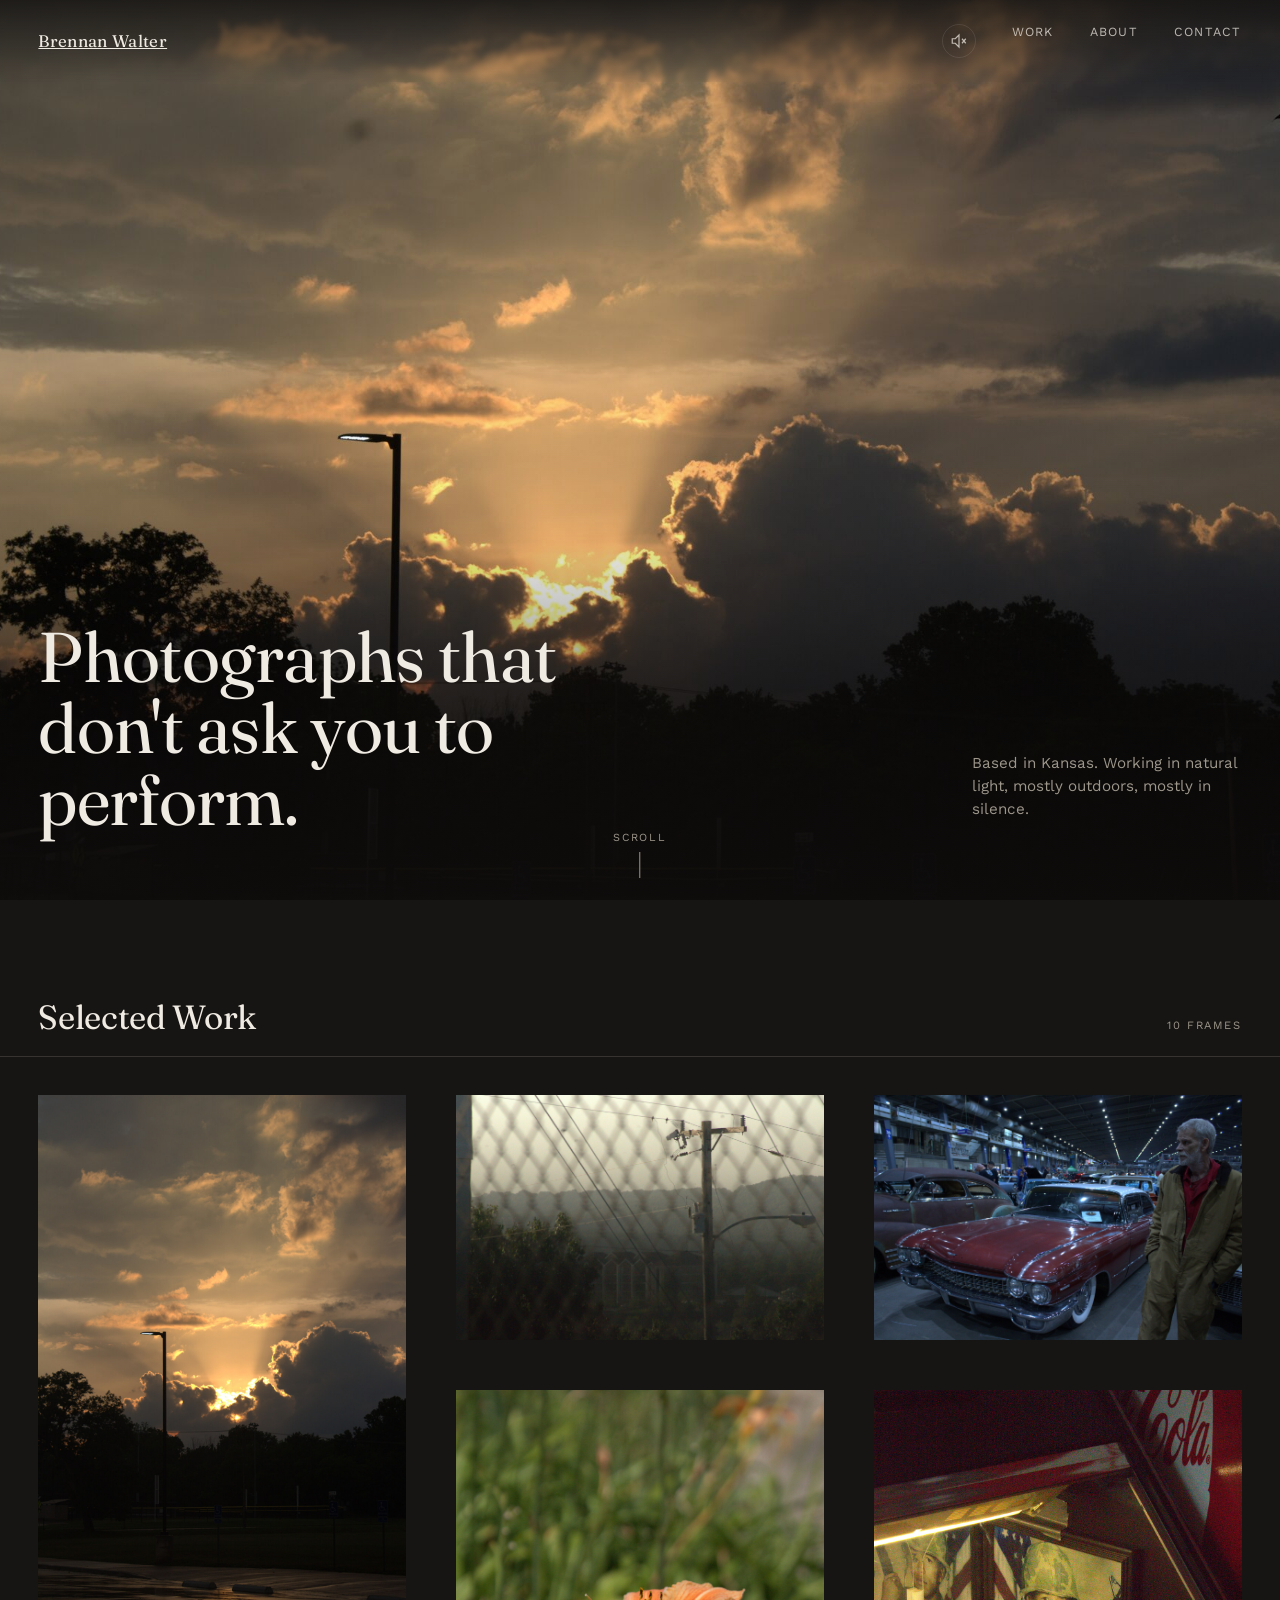
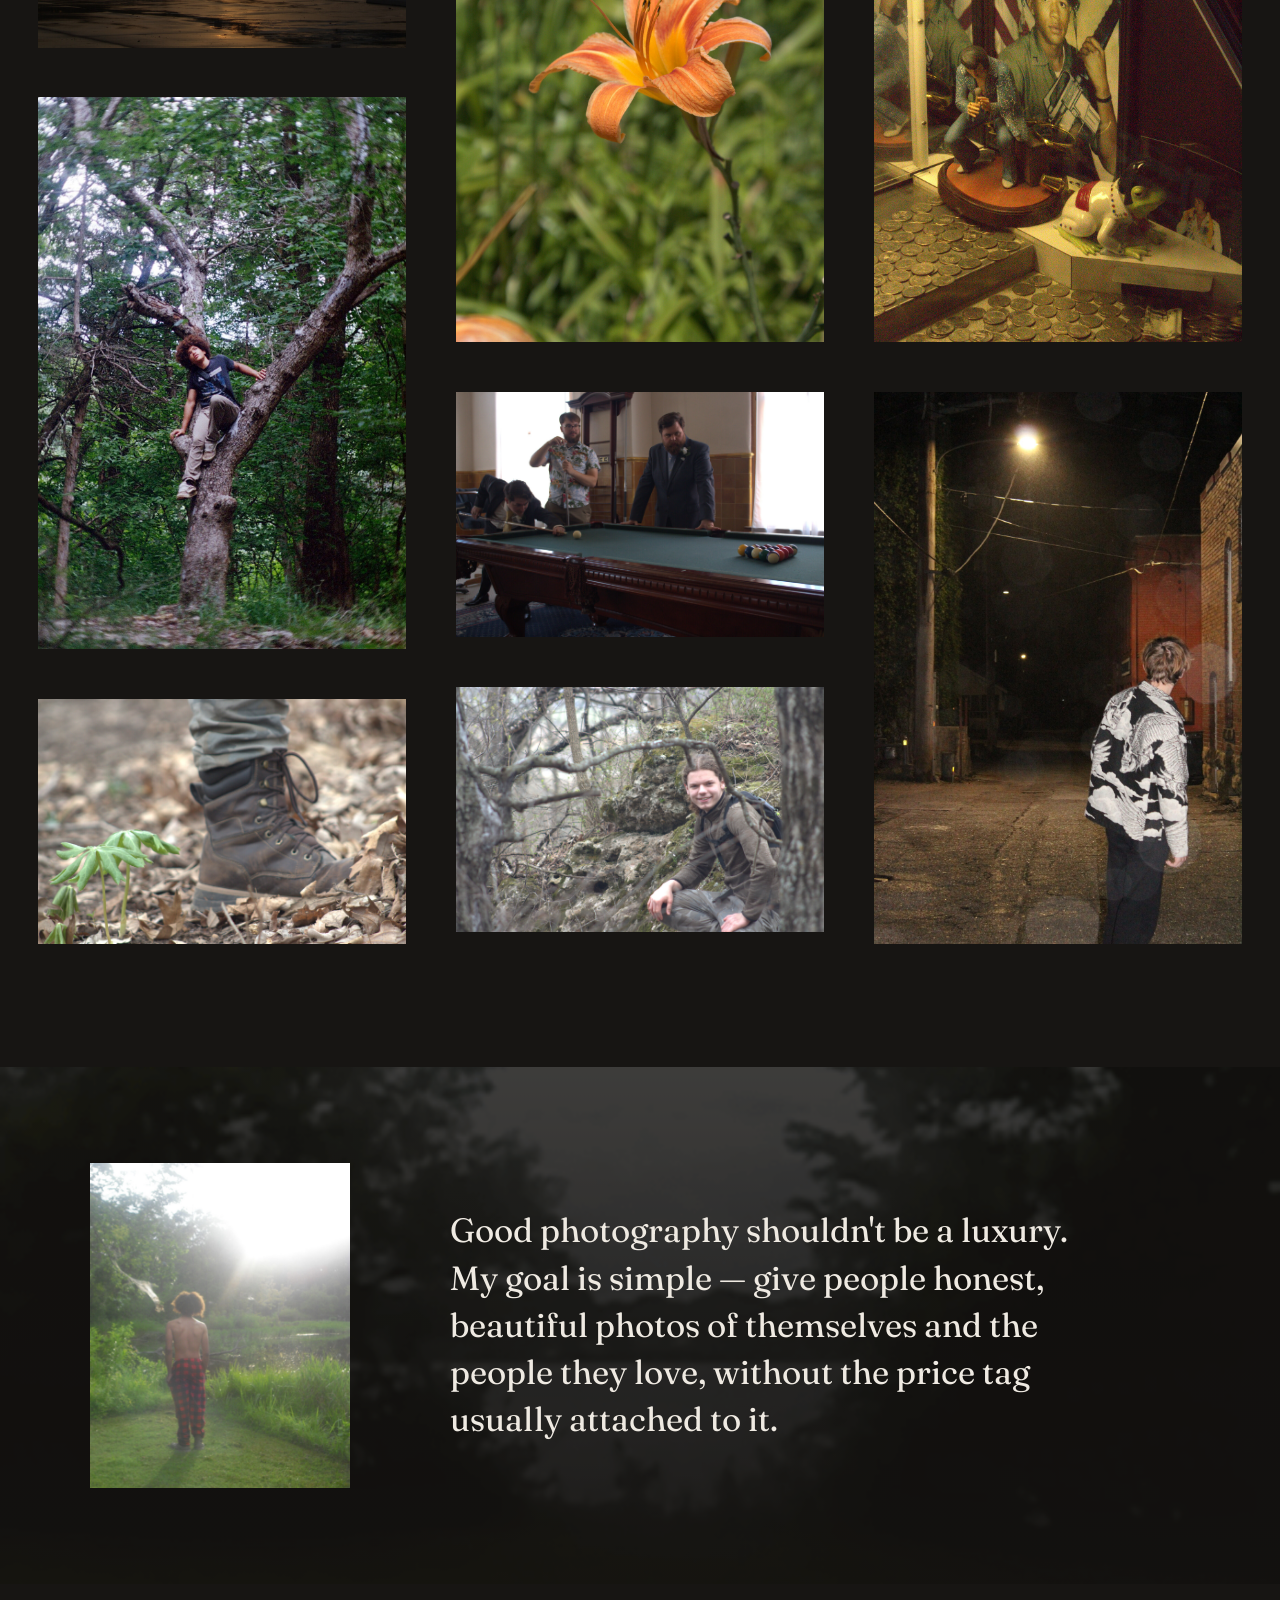
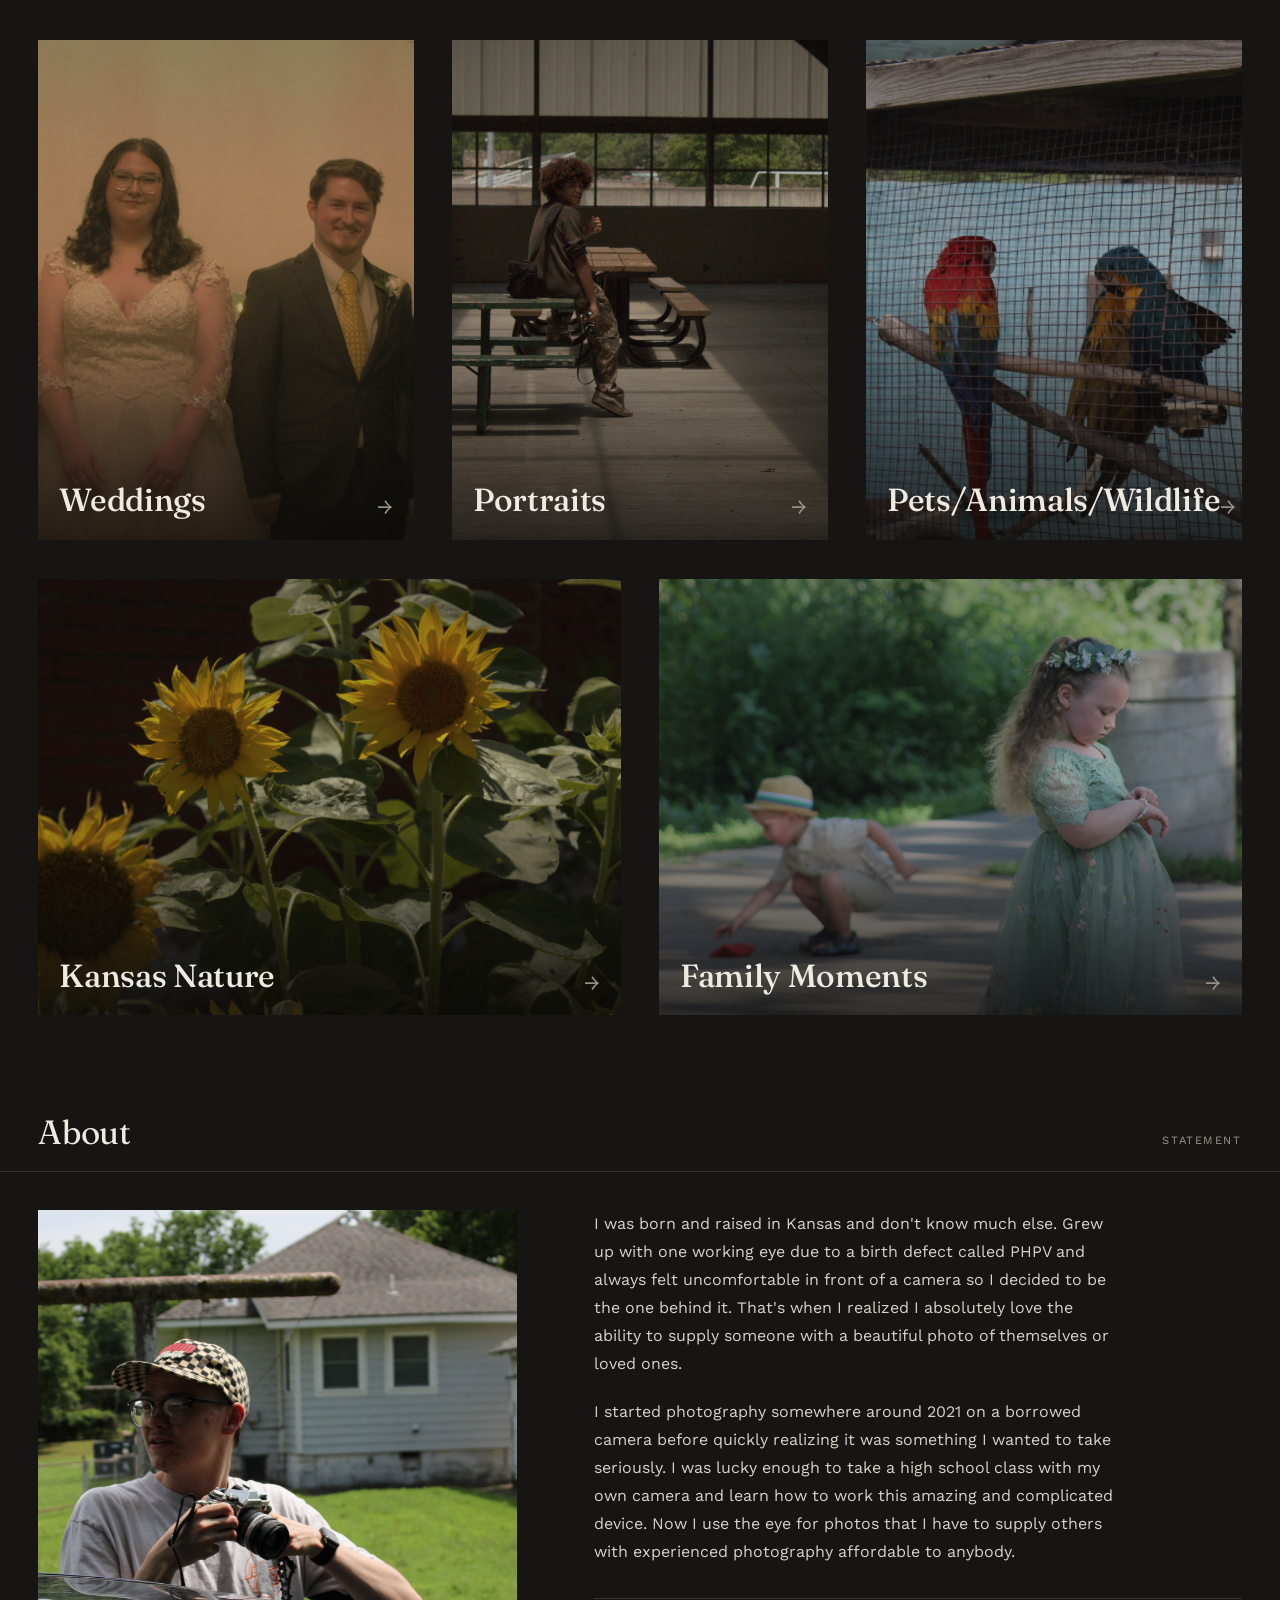
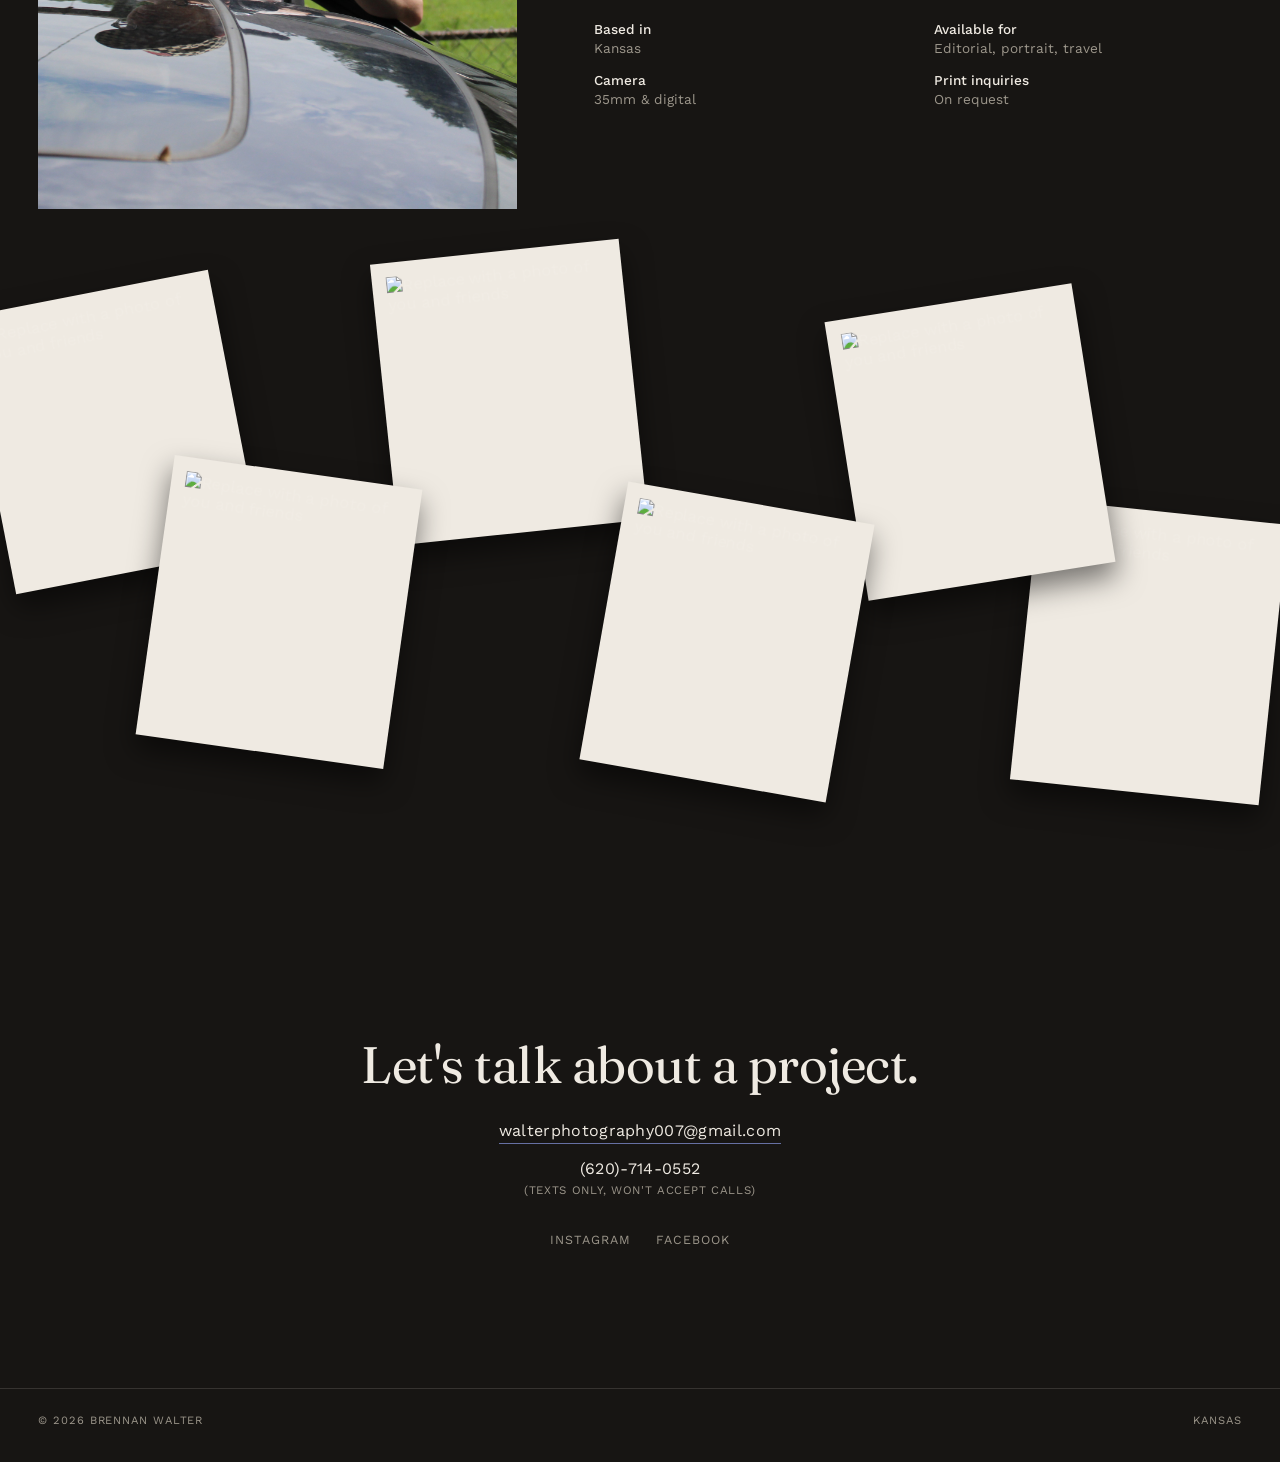
==== commit 2c9e90ec: "Add files via upload" ====
--- a/index.html
+++ b/index.html
@@ -173,7 +173,7 @@
     <a class="email" href="mailto:walterphotography007@gmail.com">walterphotography007@gmail.com</a>
     <p class="phone">(620)-714-0552 <span class="phone-note">(texts only, won't accept calls)</span></p>
     <div class="socials">
-      <a href="#">Instagram</a>
+      <a href="https://www.instagram.com/walter_photography00756" target="_blank" rel="noopener">Instagram</a>
       <a href="#">Facebook</a>
     </div>
   </div>
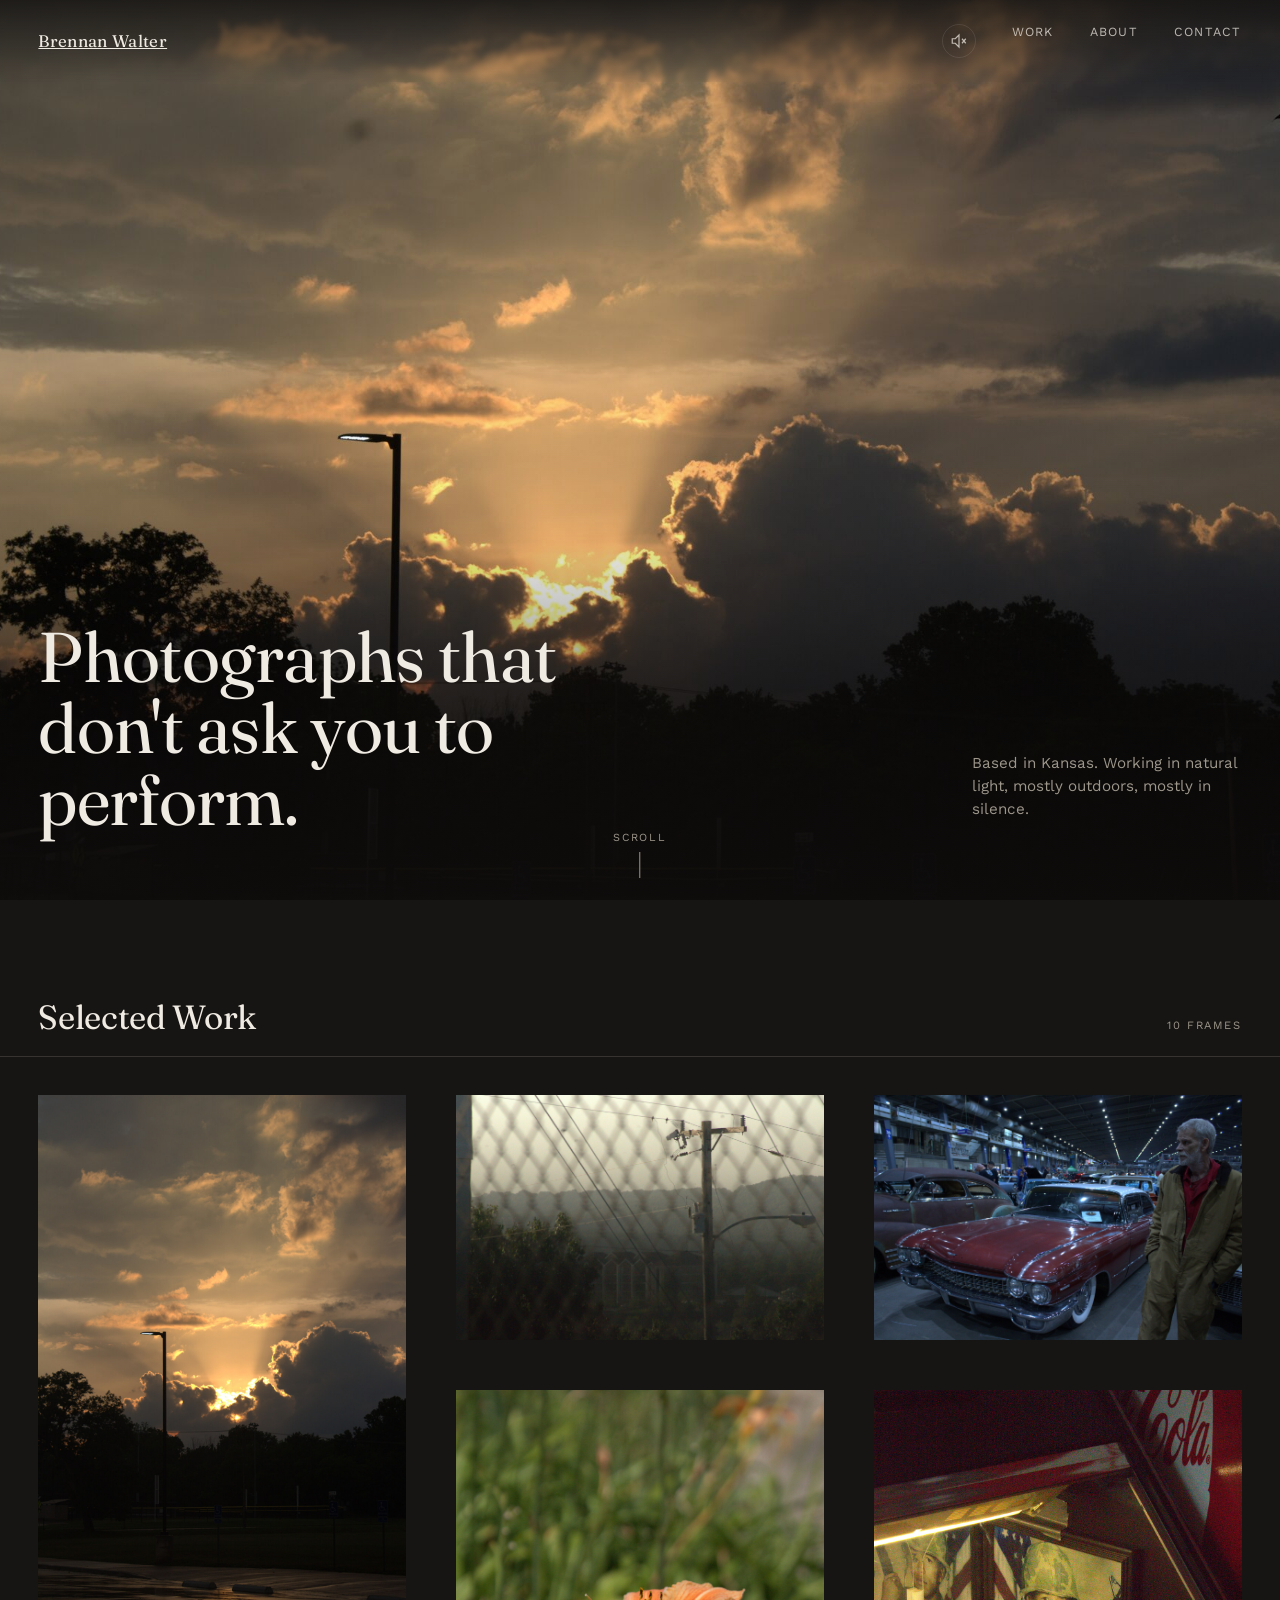
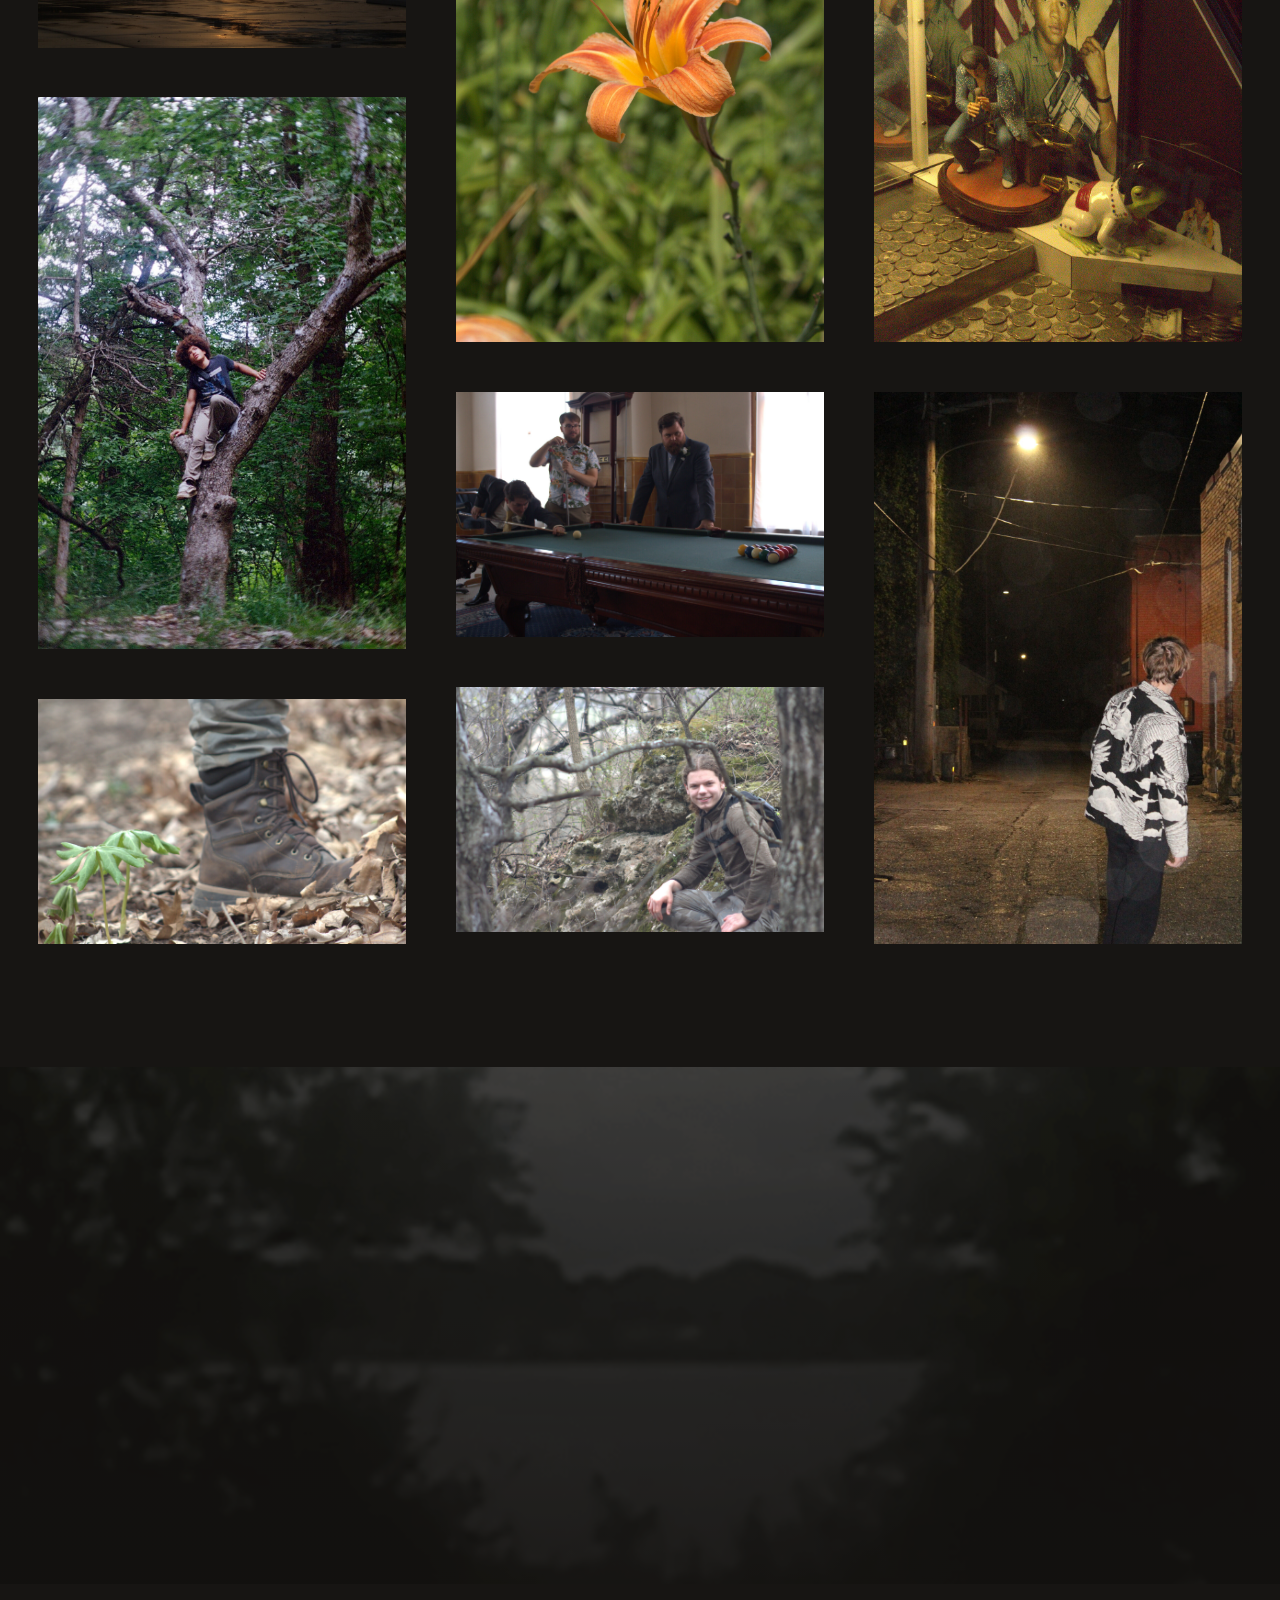
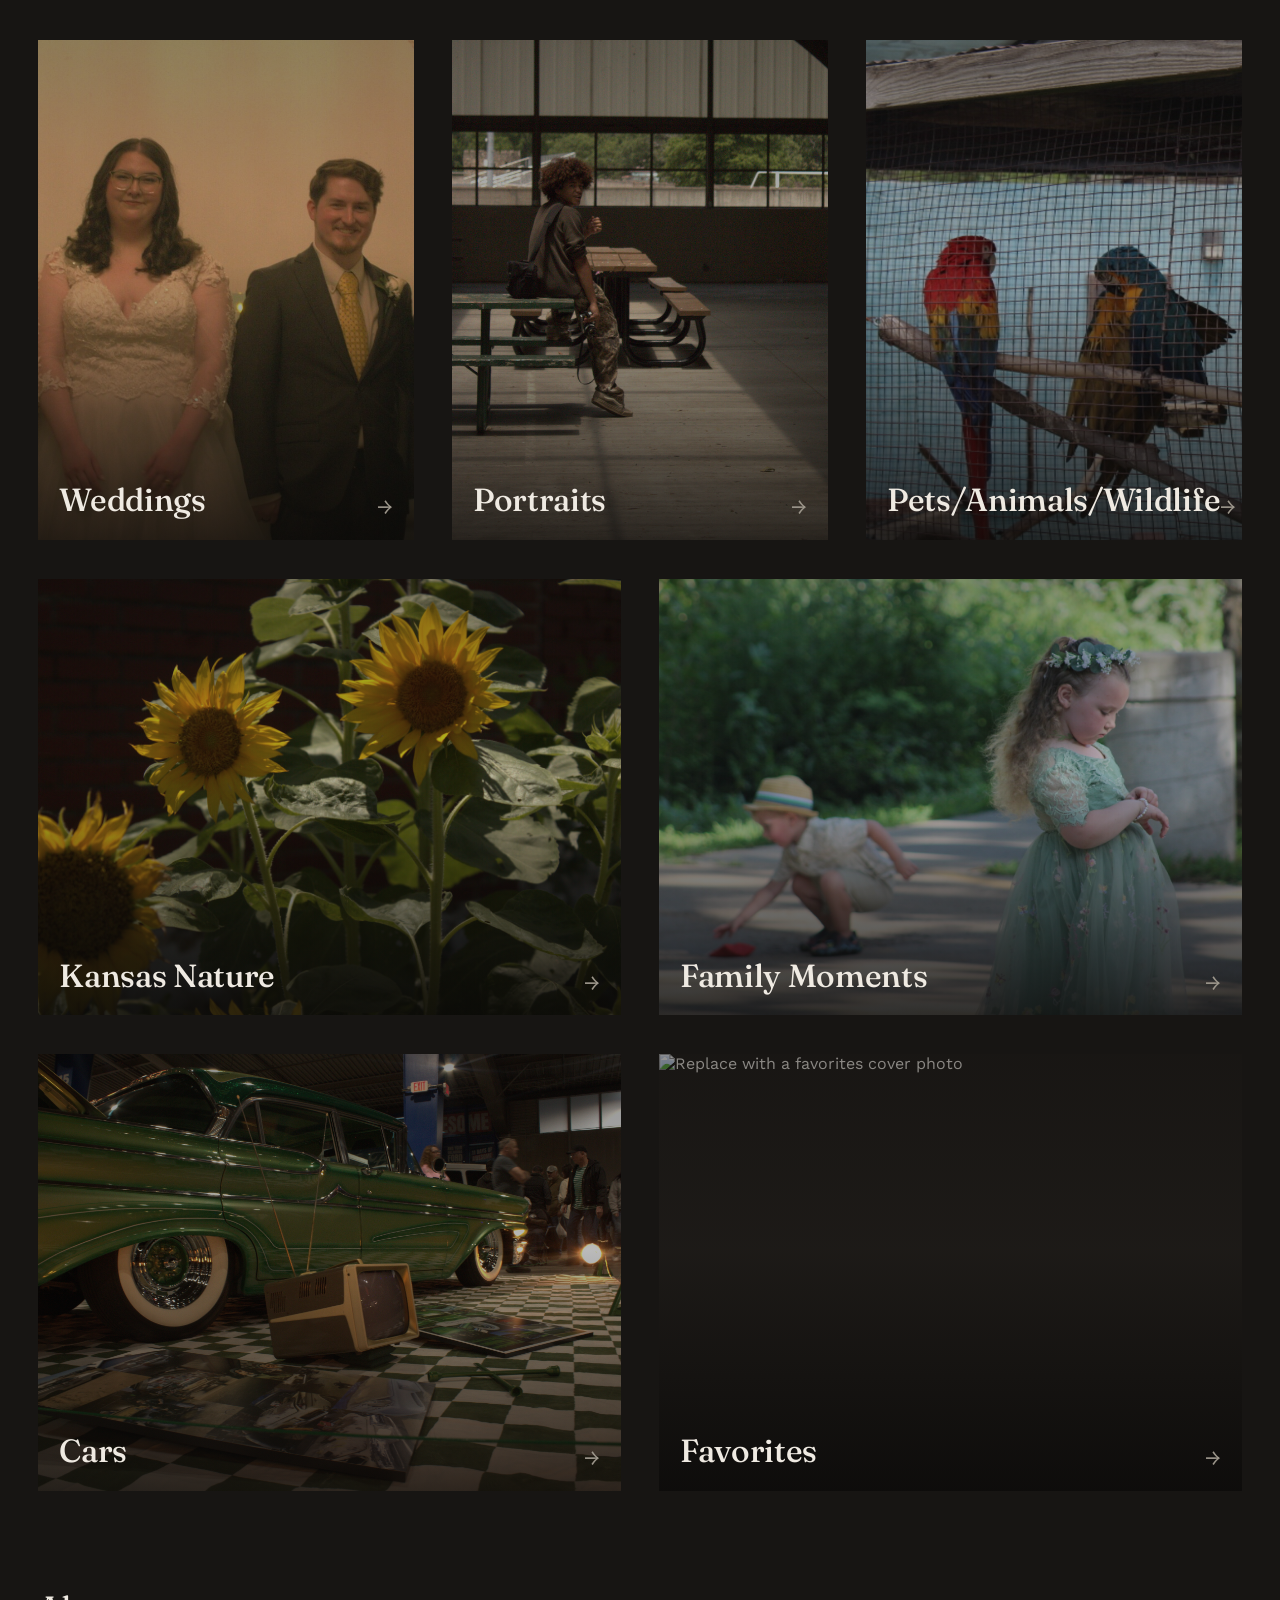
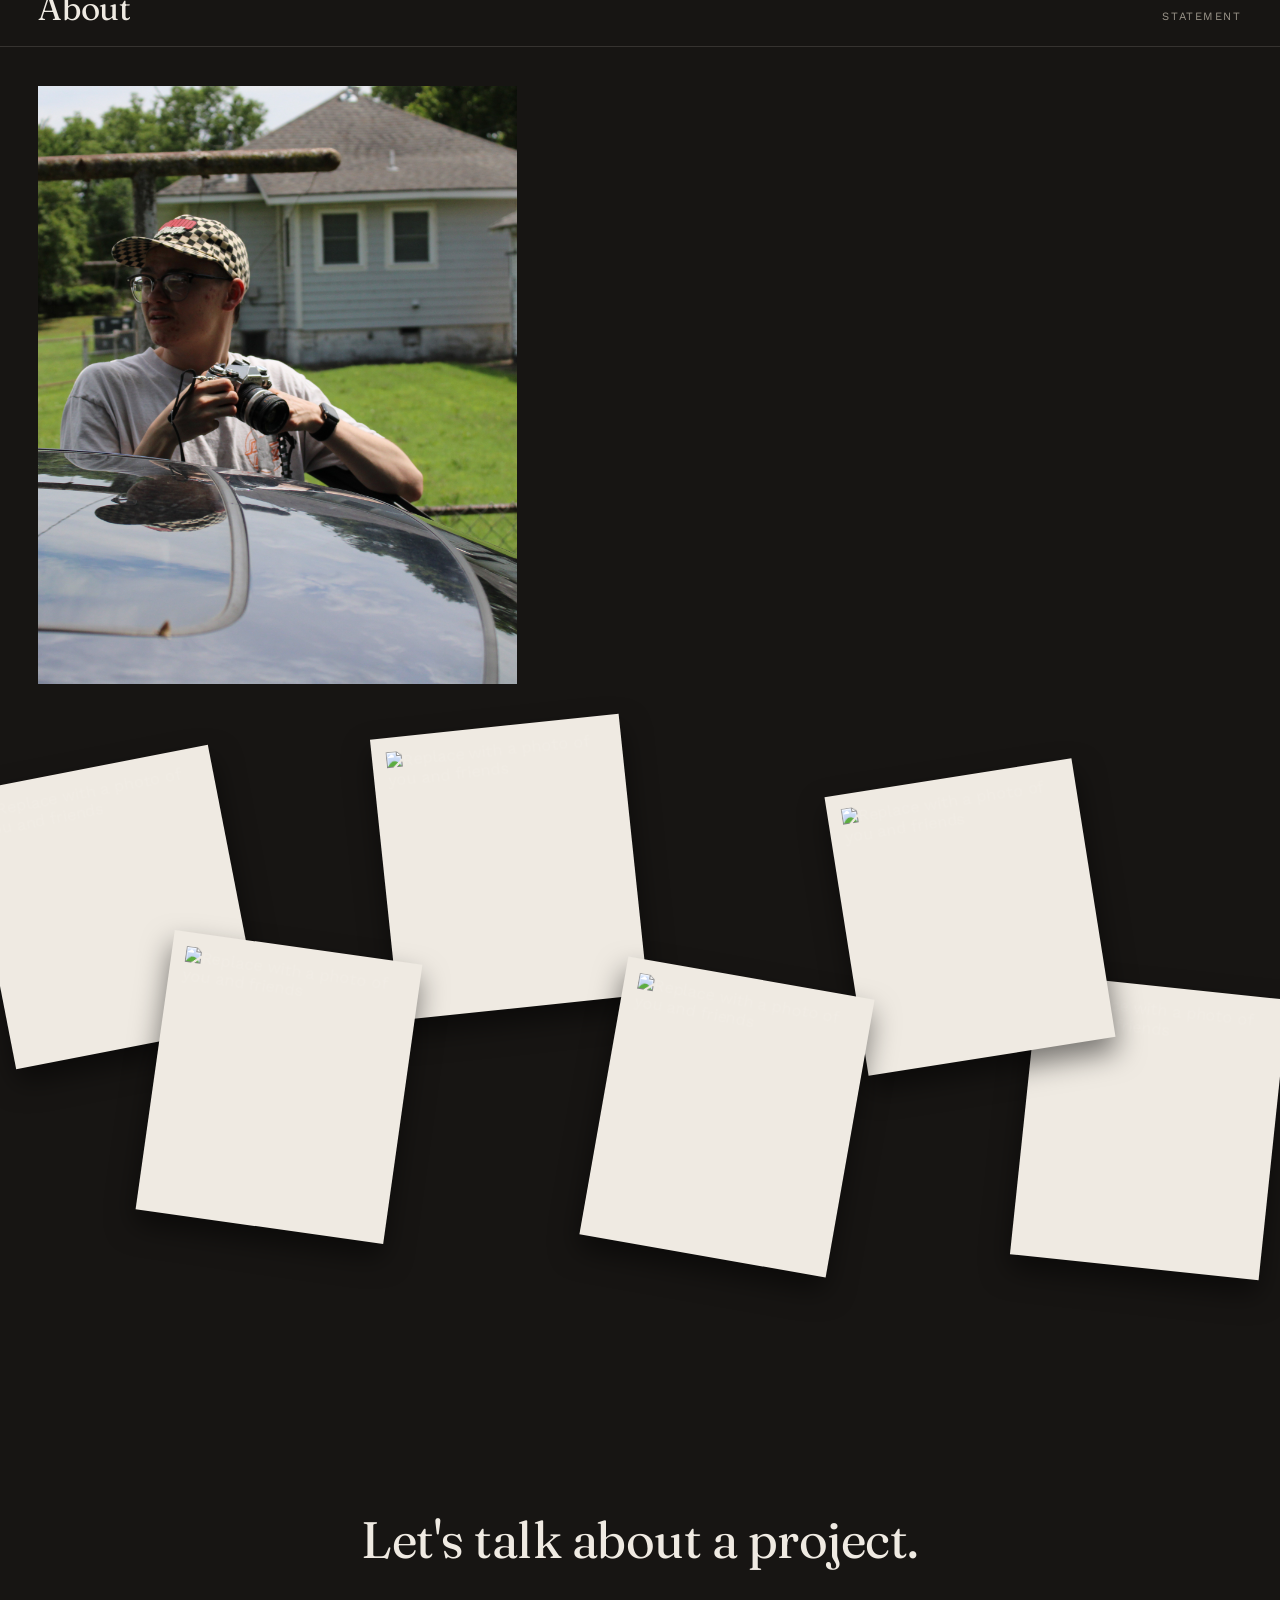
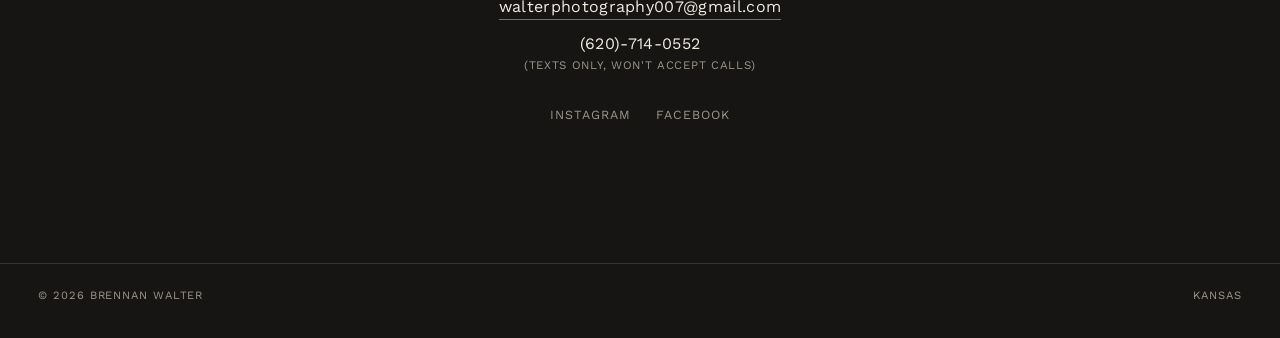
==== commit 65dff5c4: "Add files via upload" ====
--- a/index.html
+++ b/index.html
@@ -131,6 +131,22 @@
         <img src="family-moments-cover.jpg" alt="Family moments gallery">
         <div class="cat-label">
           <h3 class="display">Family Moments</h3>
+          <span class="arrow">→</span>
+        </div>
+      </a>
+    </div>
+    <div class="cat-pair" style="grid-column: 1 / -1; display: grid; grid-template-columns: 1fr 1fr; gap: var(--gap);">
+      <a class="cat-card reveal" href="cars.html" style="aspect-ratio: 4/3;">
+        <img src="cars-cover.jpg" alt="Cars gallery">
+        <div class="cat-label">
+          <h3 class="display">Cars</h3>
+          <span class="arrow">→</span>
+        </div>
+      </a>
+      <a class="cat-card reveal" href="favorites.html" style="aspect-ratio: 4/3;">
+        <img src="https://picsum.photos/id/1080/600/450" alt="Replace with a favorites cover photo">
+        <div class="cat-label">
+          <h3 class="display">Favorites</h3>
           <span class="arrow">→</span>
         </div>
       </a>
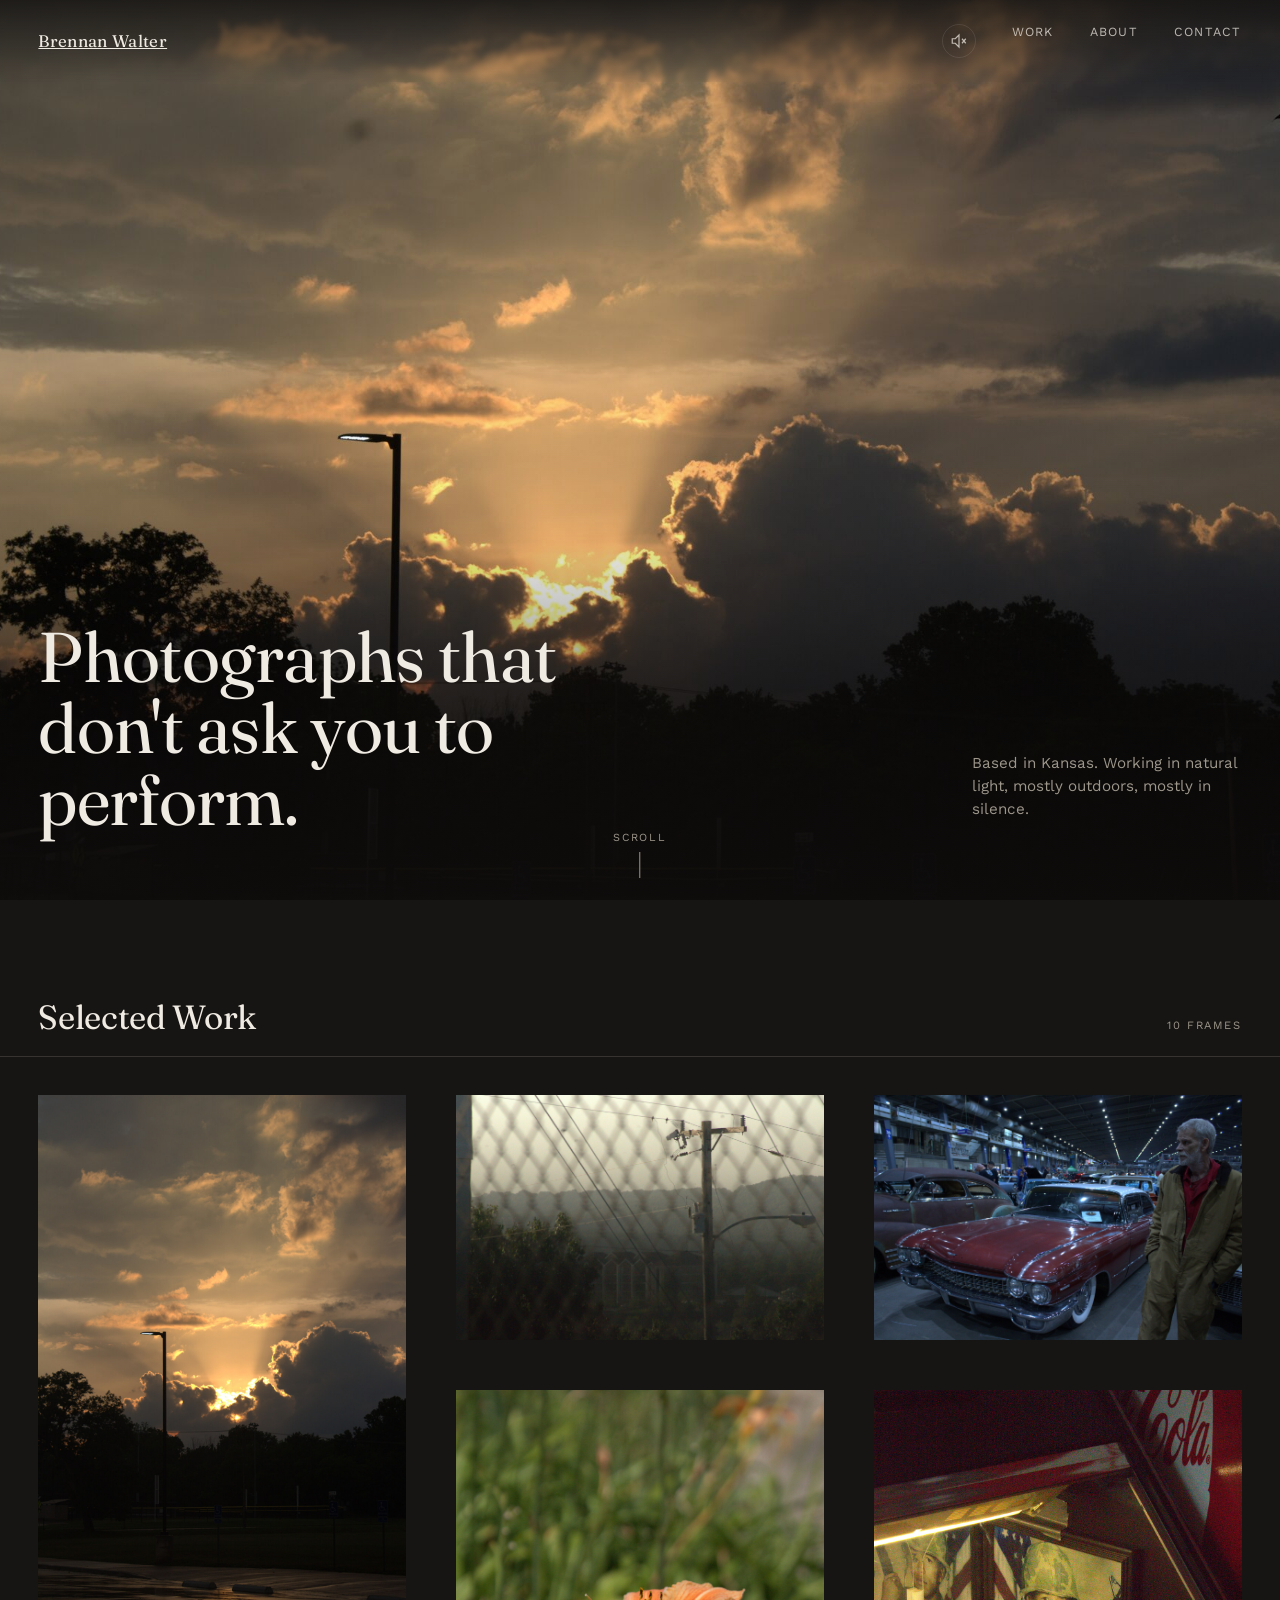
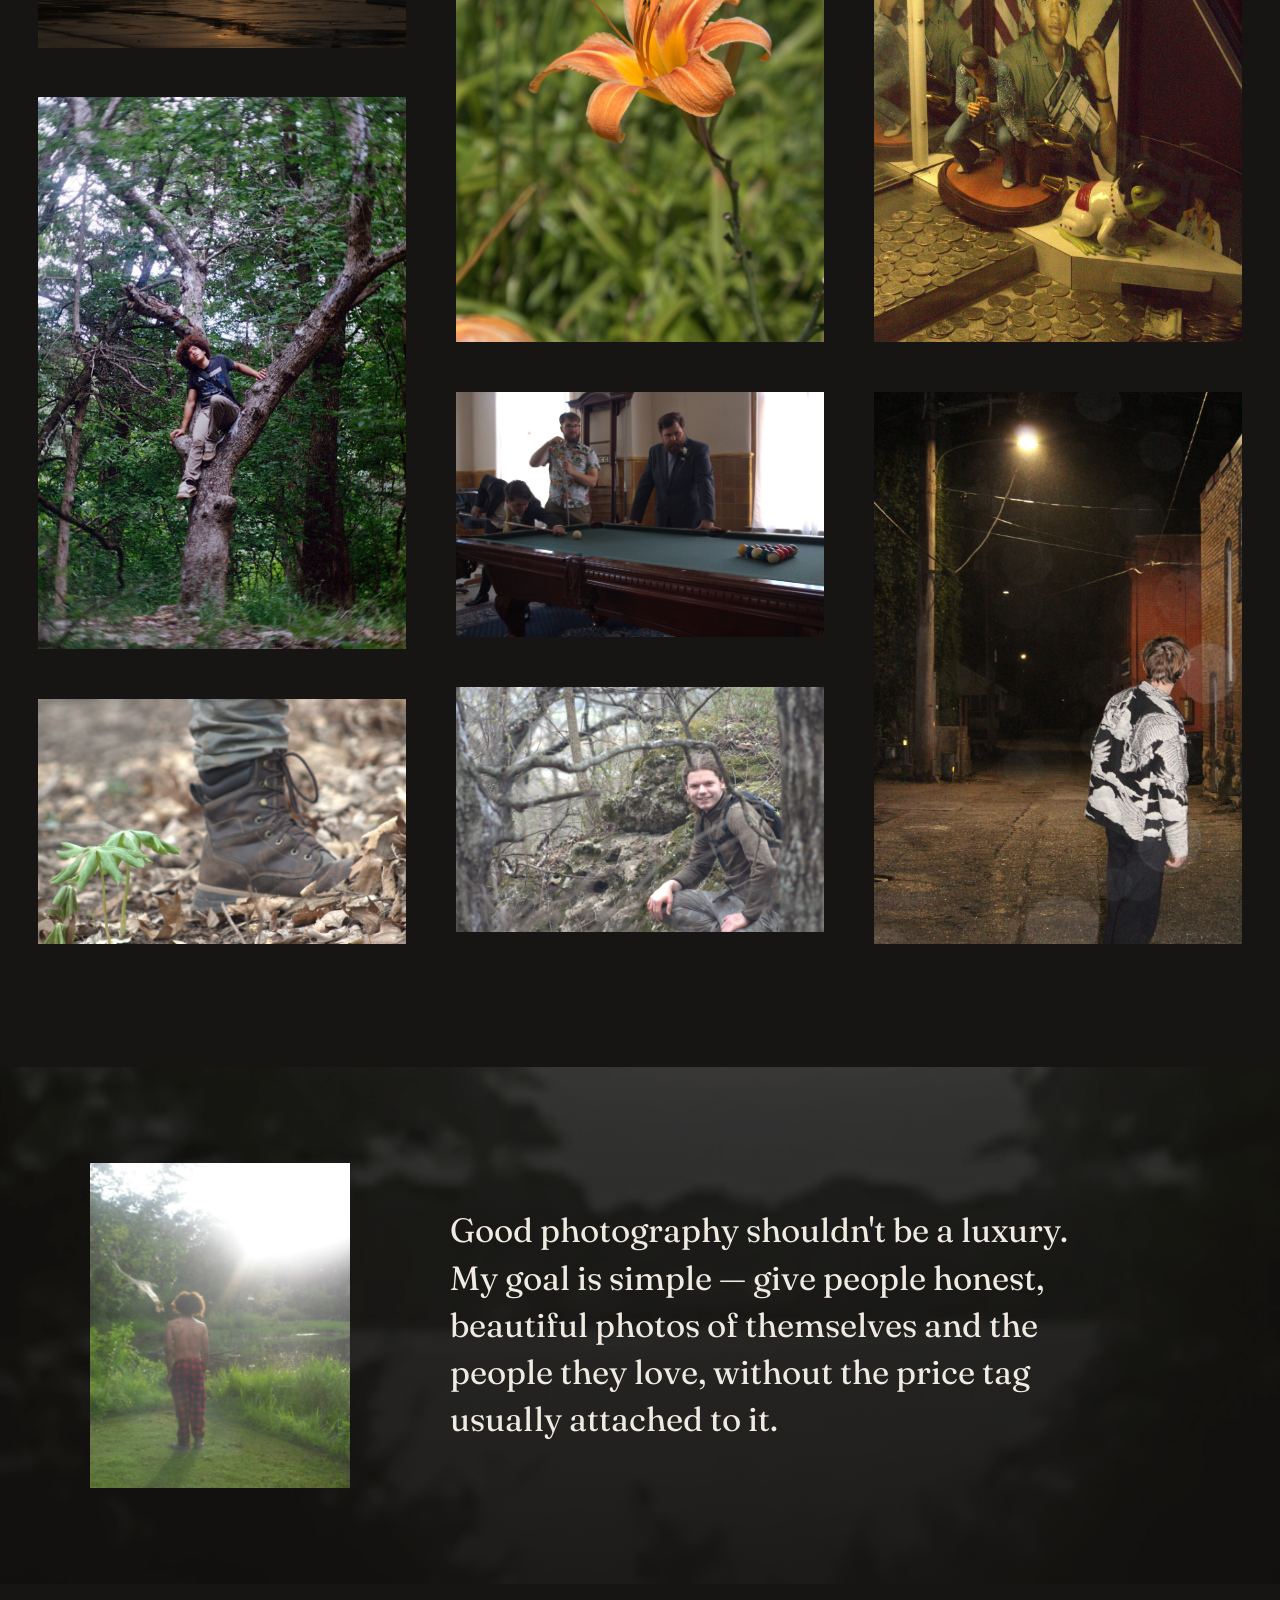
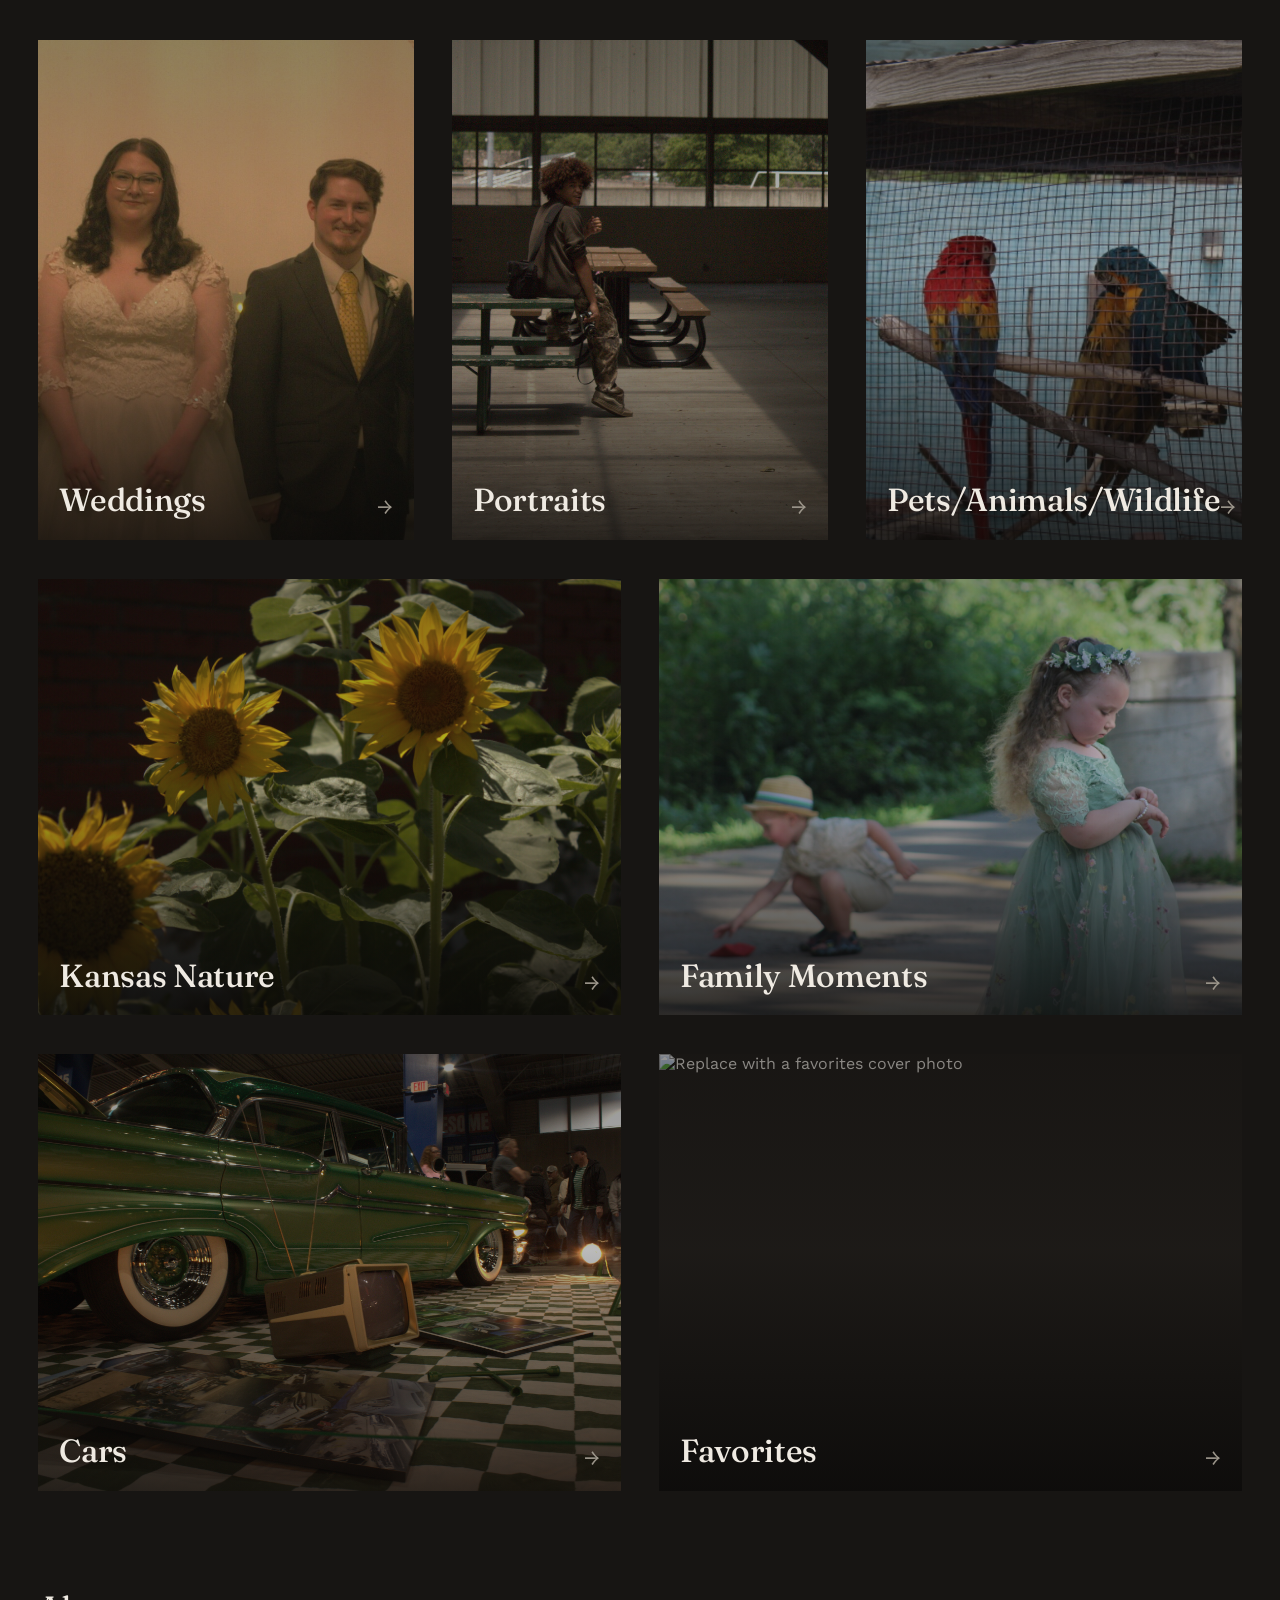
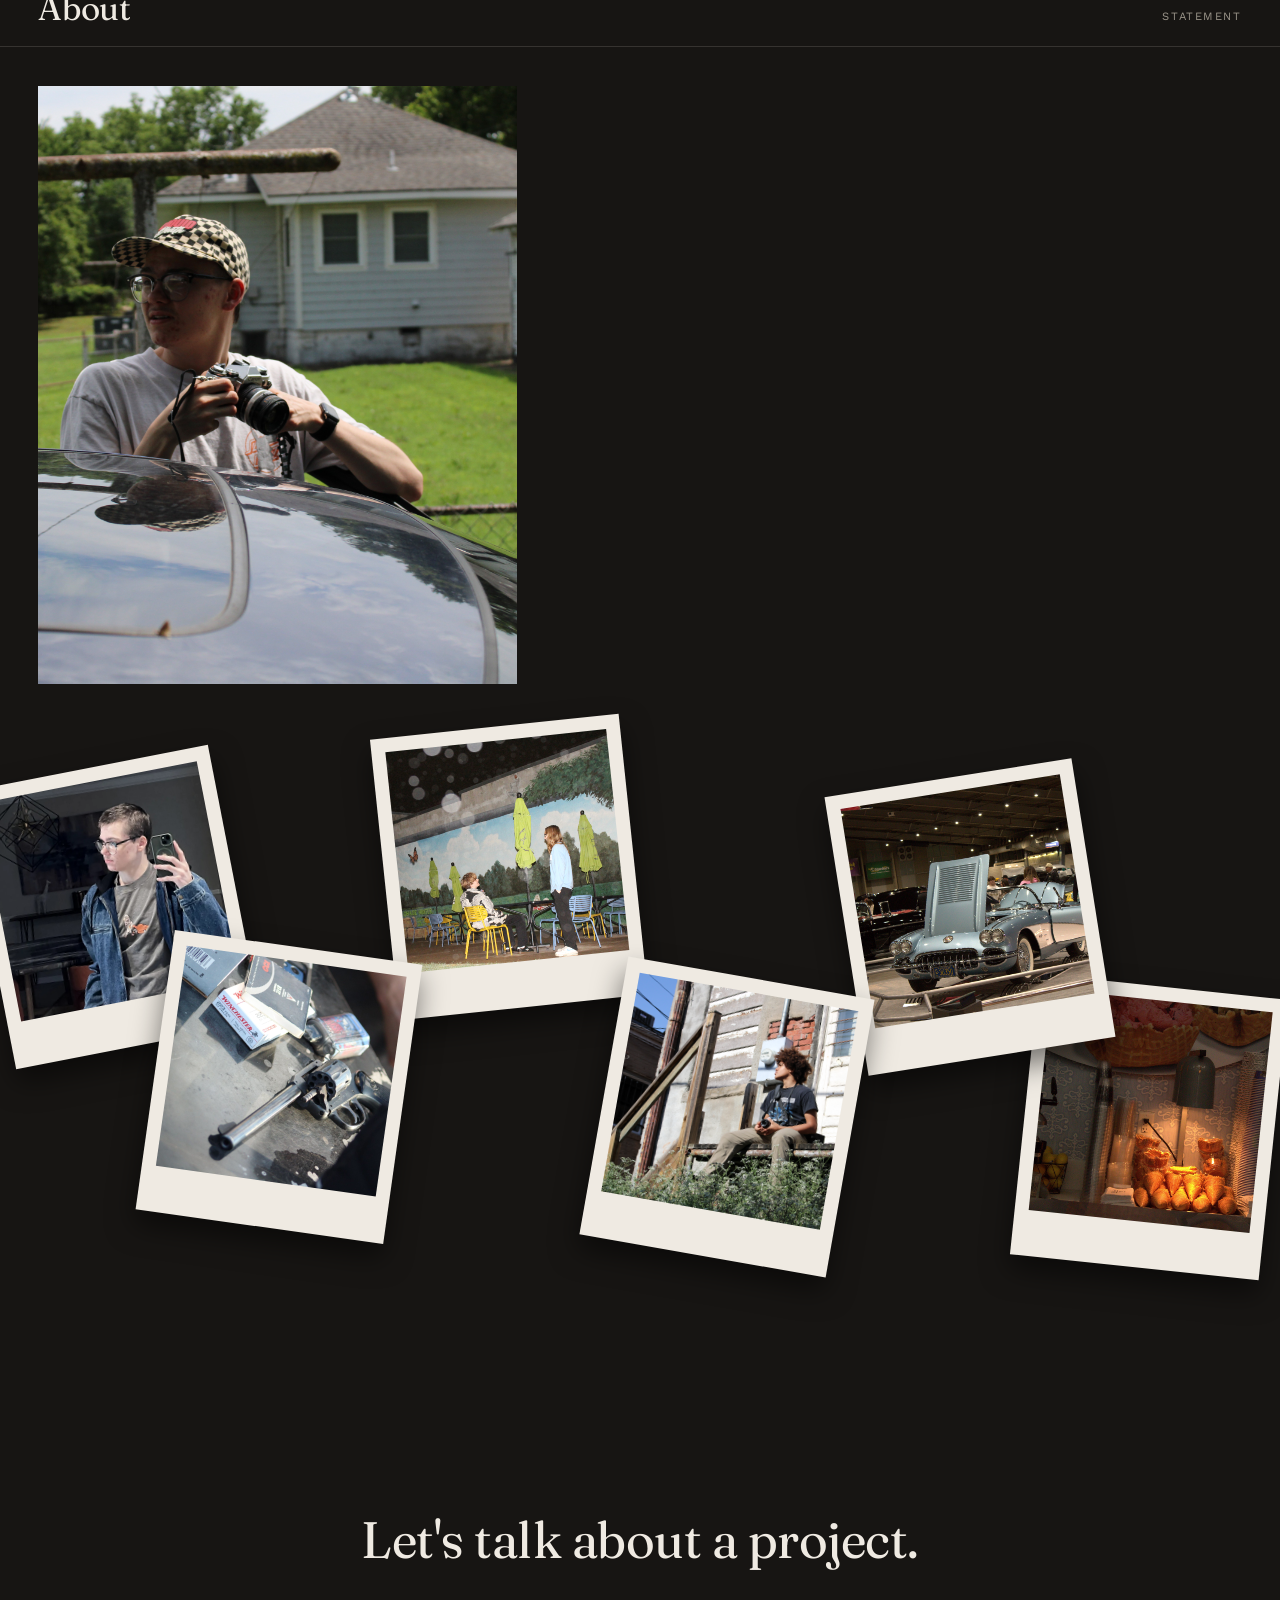
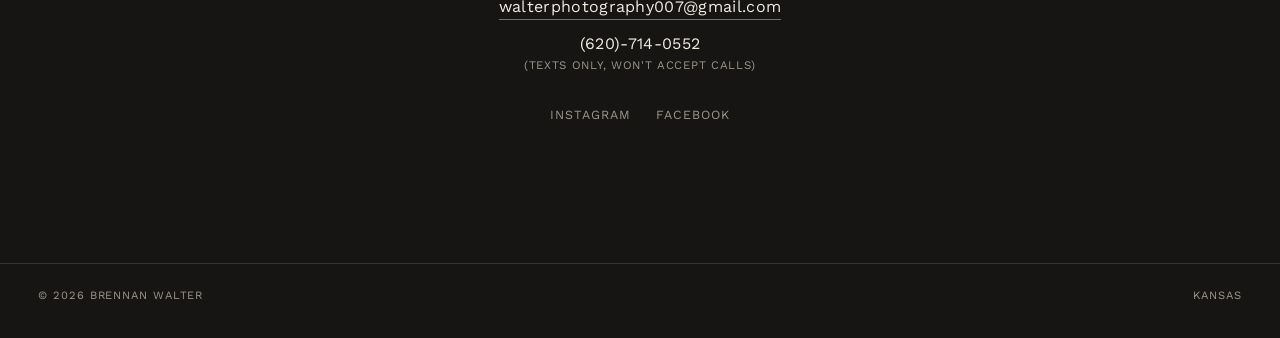
==== commit fe75bb86: "Add files via upload" ====
--- a/index.html
+++ b/index.html
@@ -174,12 +174,12 @@
   </div>
 
   <div class="scatter-photos">
-    <div class="polaroid p1 reveal"><img src="https://picsum.photos/id/1005/400/400" alt="Replace with a photo of you and friends"></div>
-    <div class="polaroid p2 reveal"><img src="https://picsum.photos/id/1011/400/400" alt="Replace with a photo of you and friends"></div>
-    <div class="polaroid p3 reveal"><img src="https://picsum.photos/id/1027/400/400" alt="Replace with a photo of you and friends"></div>
-    <div class="polaroid p4 reveal"><img src="https://picsum.photos/id/1012/400/400" alt="Replace with a photo of you and friends"></div>
-    <div class="polaroid p5 reveal"><img src="https://picsum.photos/id/1025/400/400" alt="Replace with a photo of you and friends"></div>
-    <div class="polaroid p6 reveal"><img src="https://picsum.photos/id/1074/400/400" alt="Replace with a photo of you and friends"></div>
+    <div class="polaroid p1 reveal"><img src="polaroid-old-bio.jpg" alt="Brennan with camera"></div>
+    <div class="polaroid p2 reveal"><img src="polaroid-revolver.jpg" alt="Revolver and ammo still life"></div>
+    <div class="polaroid p3 reveal"><img src="polaroid-mural-friends.jpg" alt="Friends at the mural patio"></div>
+    <div class="polaroid p4 reveal"><img src="polaroid-ledge-photographer.jpg" alt="Photographer on a fire escape ledge"></div>
+    <div class="polaroid p5 reveal"><img src="polaroid-corvette.jpg" alt="Classic Corvette at a car show"></div>
+    <div class="polaroid p6 reveal"><img src="polaroid-icecream.jpg" alt="Ice cream shop counter"></div>
   </div>
 </section>
 
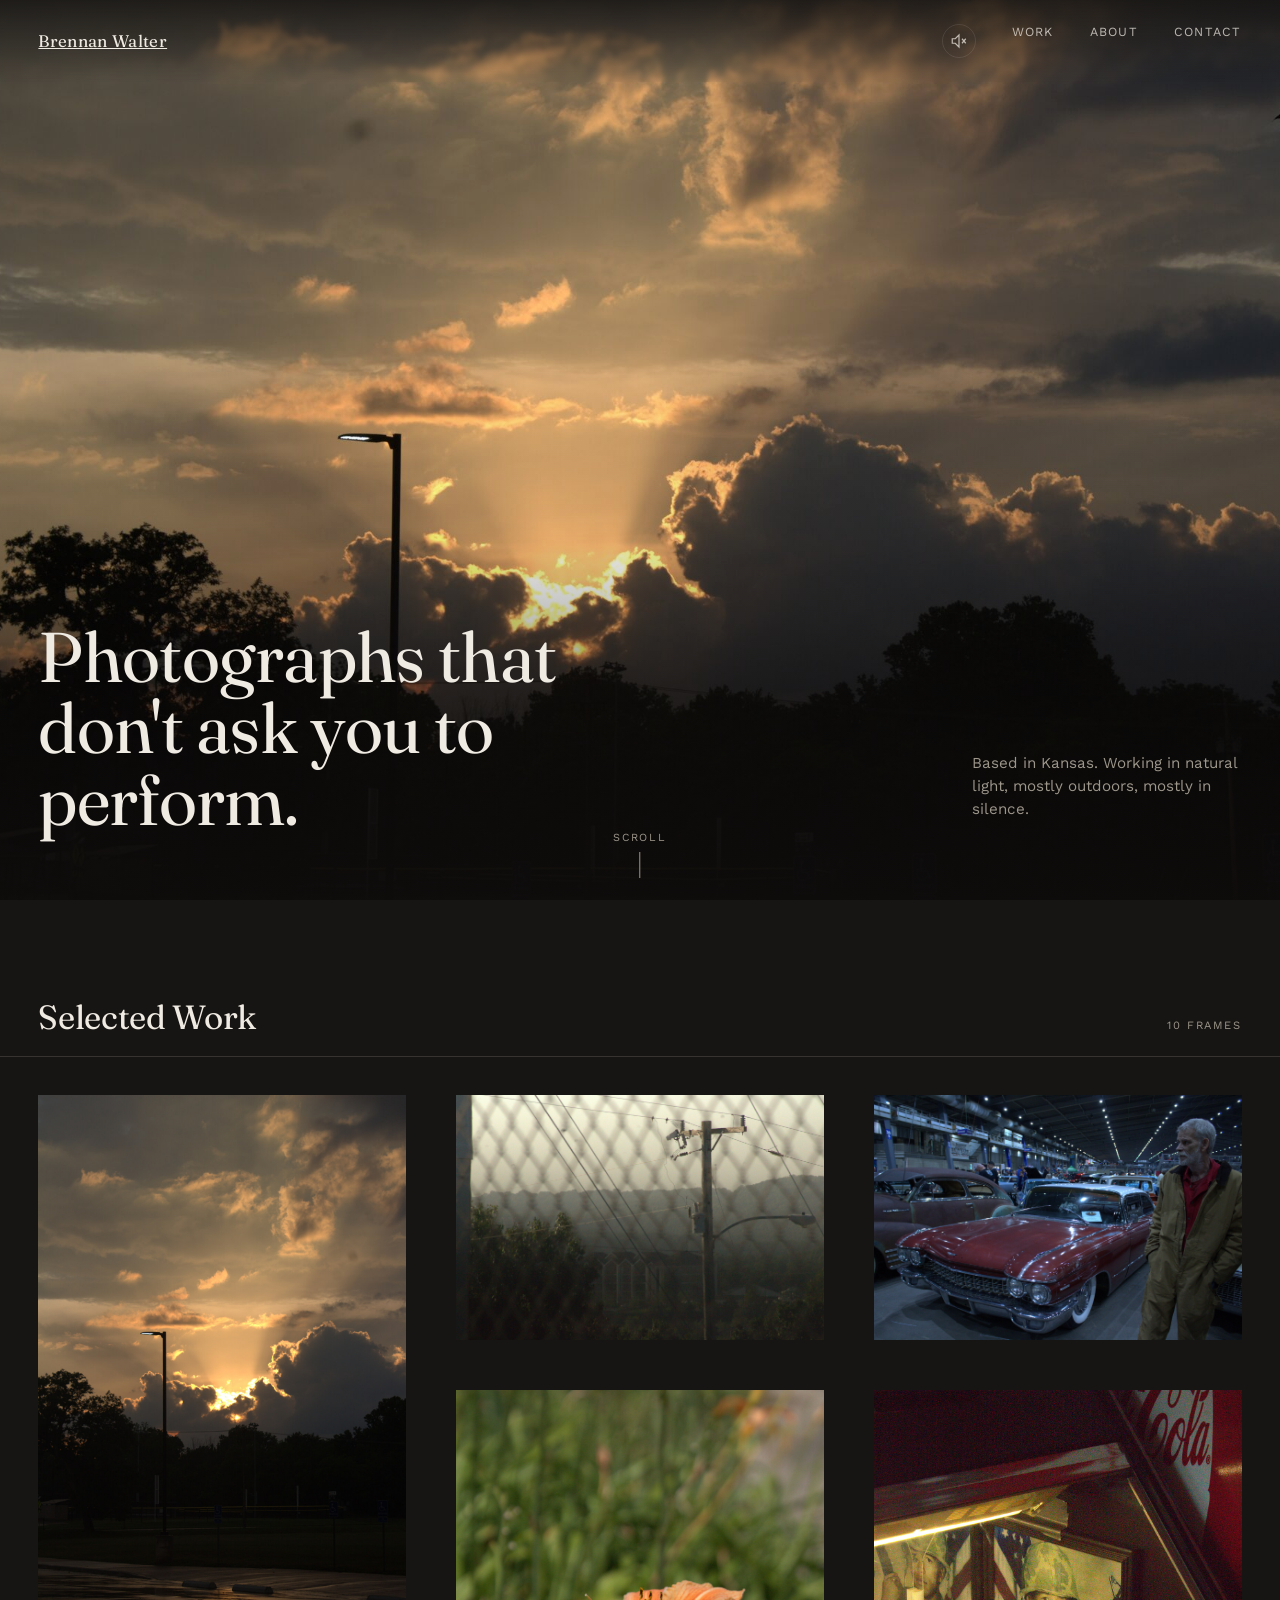
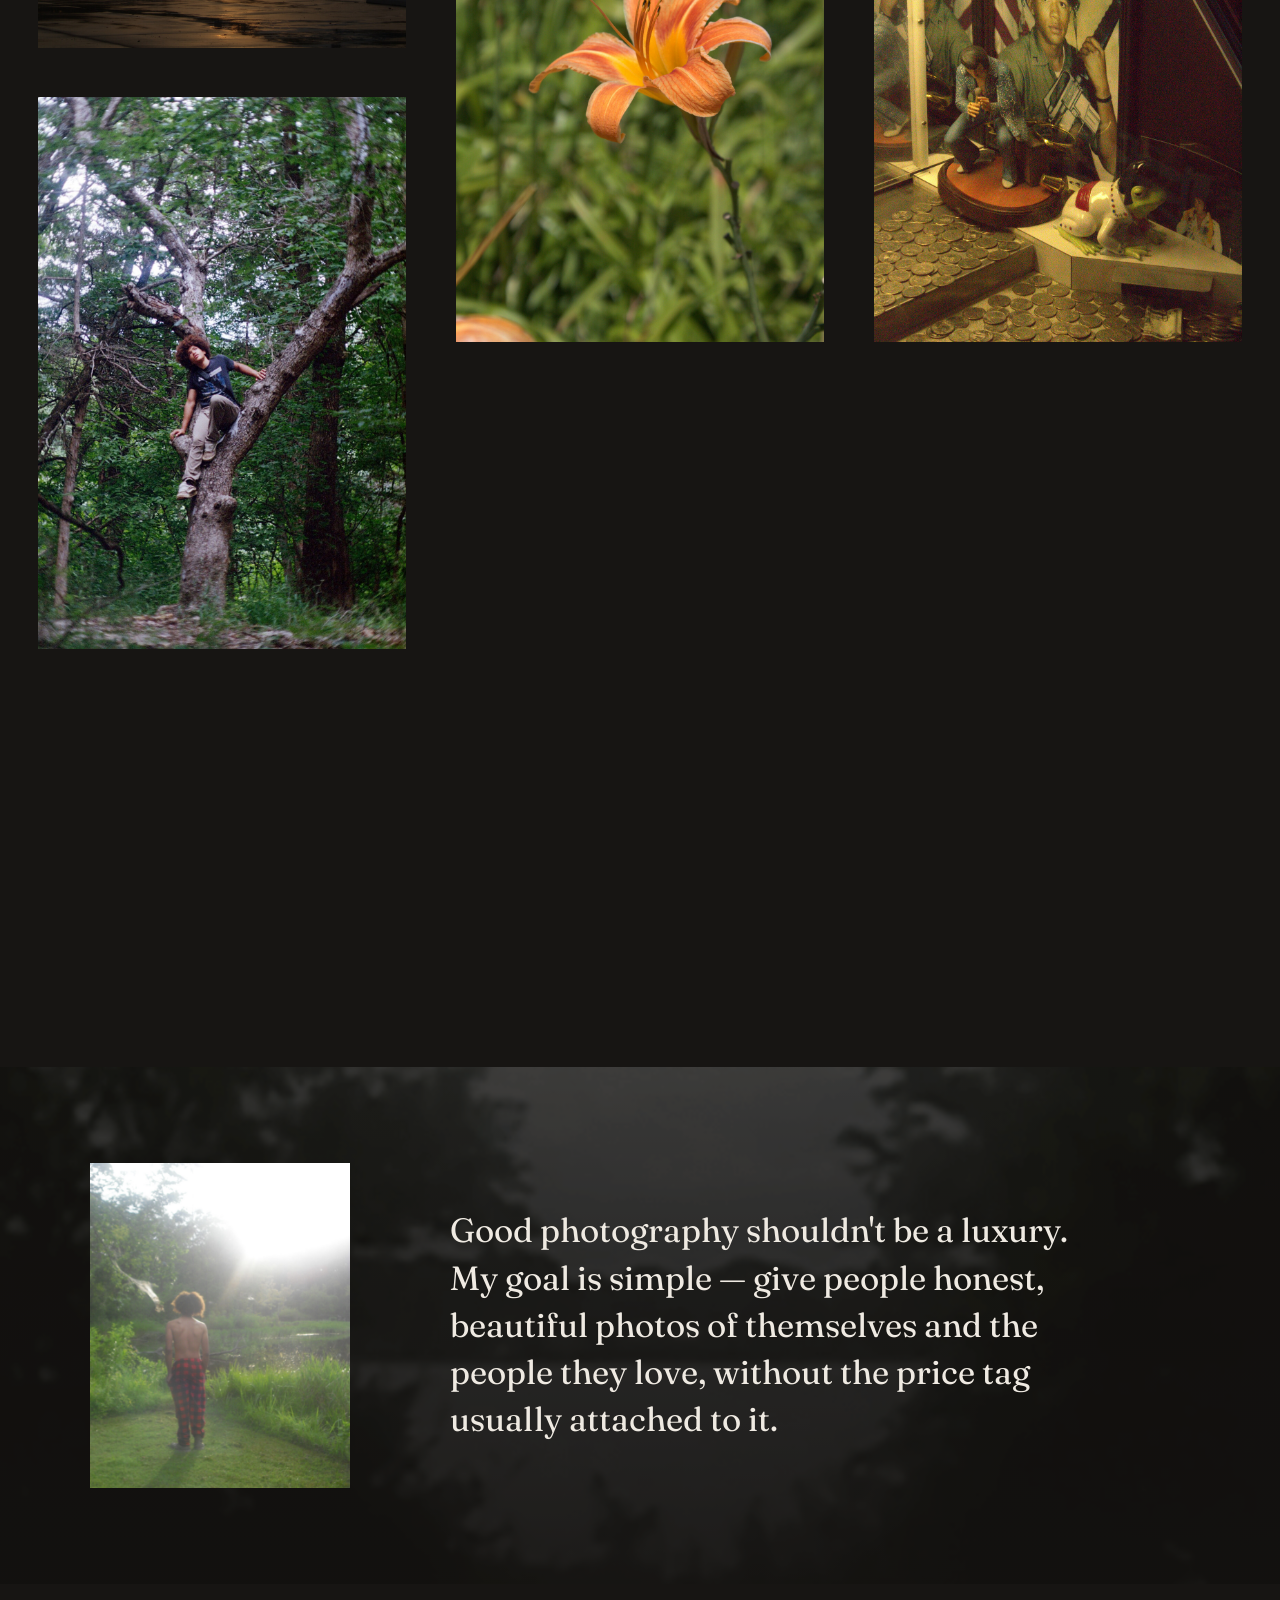
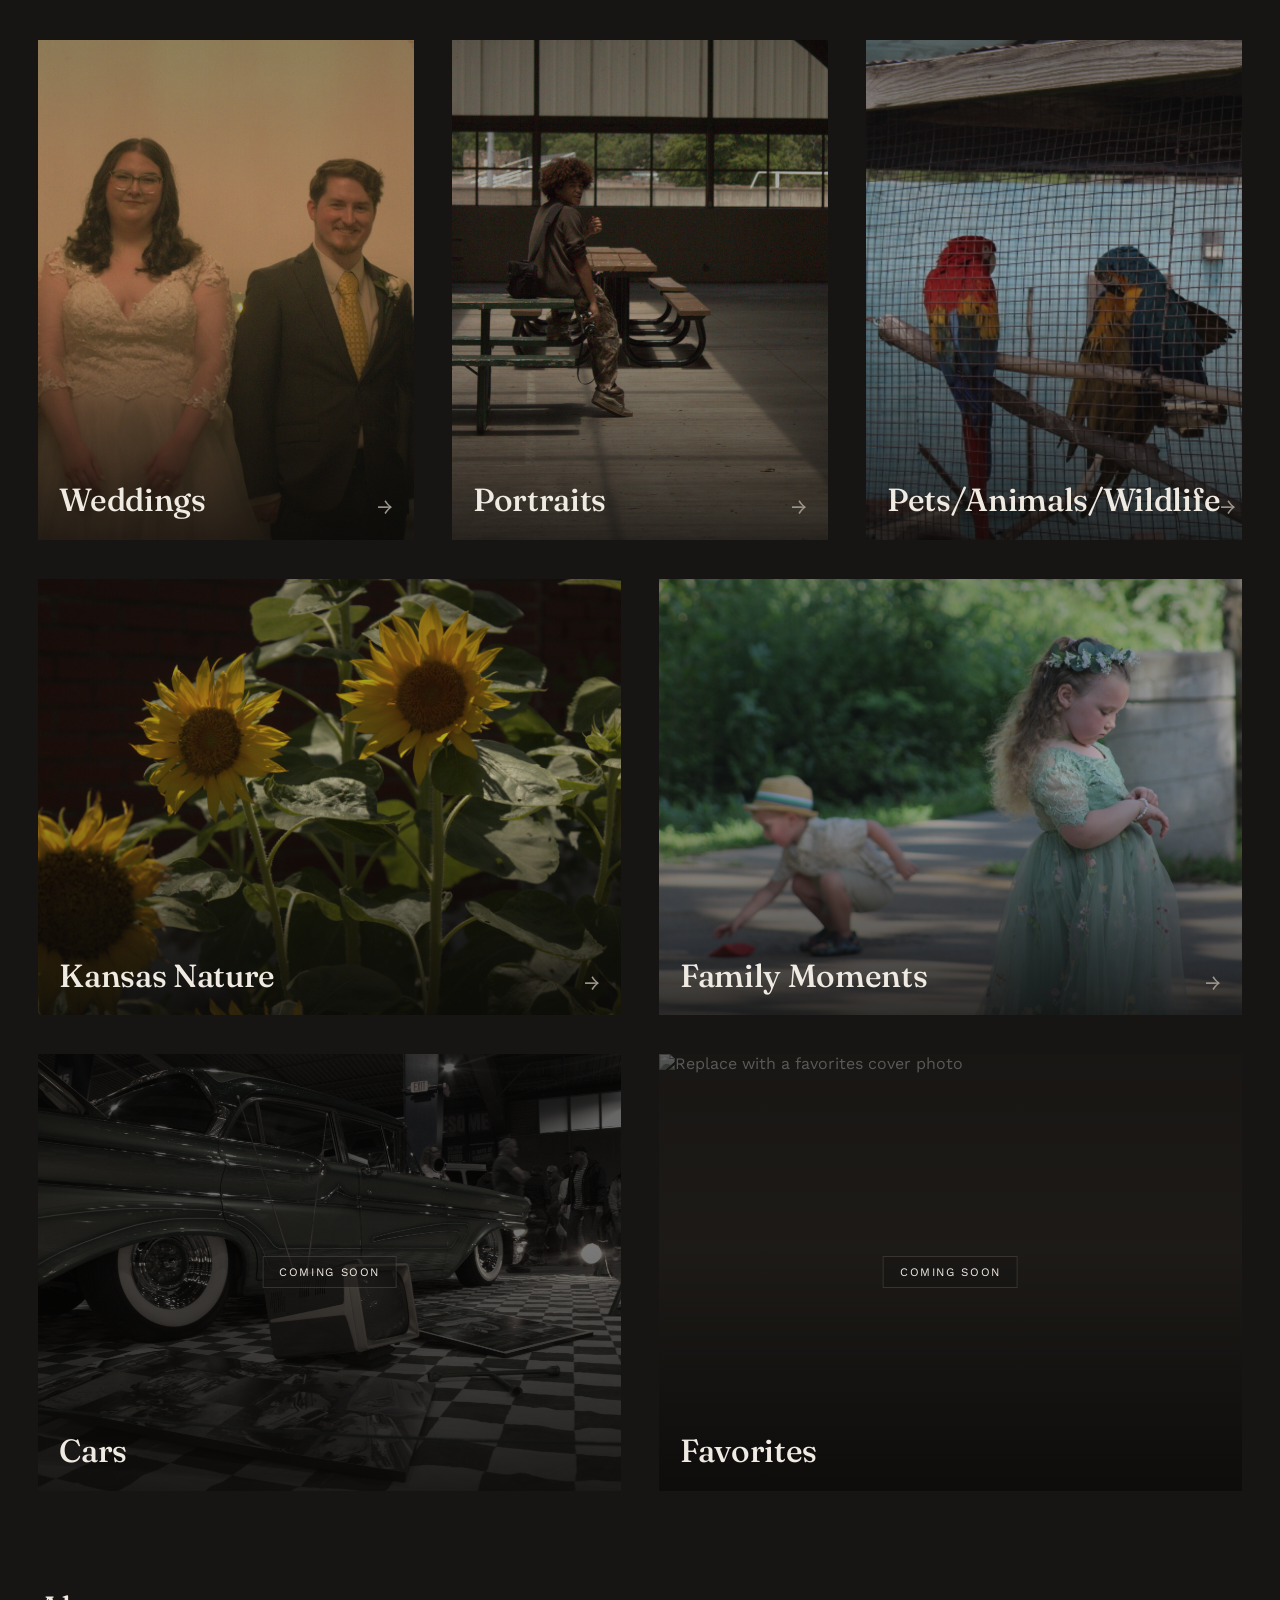
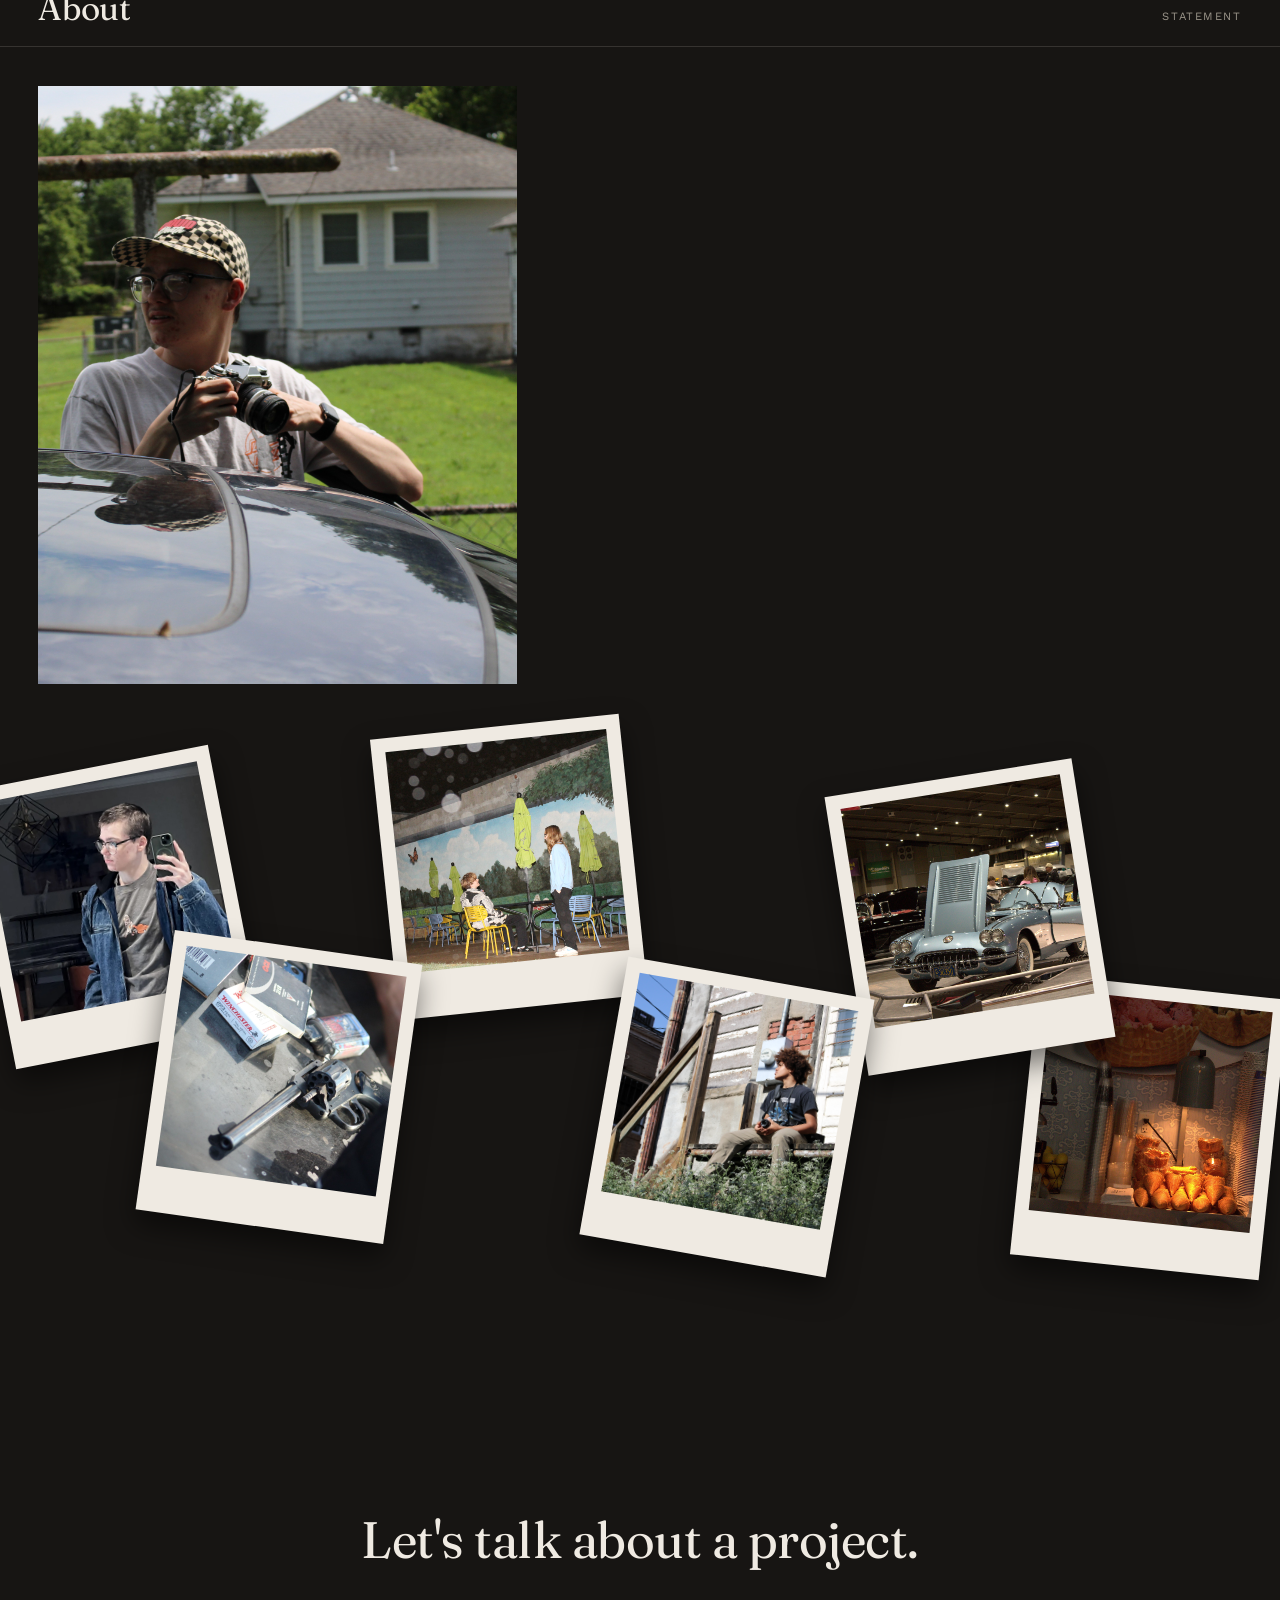
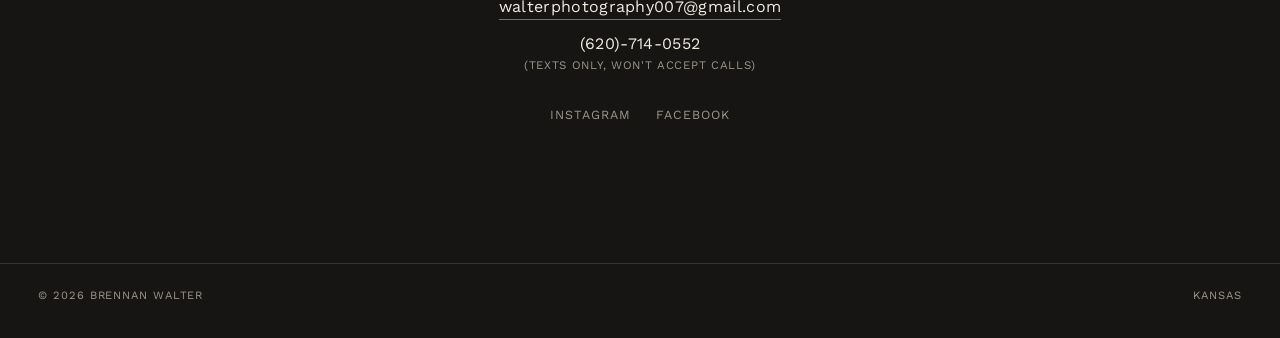
==== commit cd5f9378: "Add files via upload" ====
--- a/index.html
+++ b/index.html
@@ -136,18 +136,18 @@
       </a>
     </div>
     <div class="cat-pair" style="grid-column: 1 / -1; display: grid; grid-template-columns: 1fr 1fr; gap: var(--gap);">
-      <a class="cat-card reveal" href="cars.html" style="aspect-ratio: 4/3;">
+      <a class="cat-card coming-soon reveal" href="javascript:void(0)" style="aspect-ratio: 4/3;">
         <img src="cars-cover.jpg" alt="Cars gallery">
+        <div class="coming-soon-badge">Coming Soon</div>
         <div class="cat-label">
           <h3 class="display">Cars</h3>
-          <span class="arrow">→</span>
-        </div>
-      </a>
-      <a class="cat-card reveal" href="favorites.html" style="aspect-ratio: 4/3;">
+        </div>
+      </a>
+      <a class="cat-card coming-soon reveal" href="javascript:void(0)" style="aspect-ratio: 4/3;">
         <img src="https://picsum.photos/id/1080/600/450" alt="Replace with a favorites cover photo">
+        <div class="coming-soon-badge">Coming Soon</div>
         <div class="cat-label">
           <h3 class="display">Favorites</h3>
-          <span class="arrow">→</span>
         </div>
       </a>
     </div>
--- a/styles.css
+++ b/styles.css
@@ -509,6 +509,30 @@
   }
   .cat-card:hover .cat-label .arrow { transform: translateX(4px); color: var(--paper); }
 
+  .cat-card.coming-soon { cursor: not-allowed; }
+  .cat-card.coming-soon img {
+    filter: grayscale(0.85) brightness(0.55);
+  }
+  .cat-card.coming-soon:hover img {
+    transform: none;
+    filter: grayscale(0.85) brightness(0.55);
+  }
+  .cat-card.coming-soon .coming-soon-badge {
+    position: absolute;
+    top: 50%; left: 50%;
+    transform: translate(-50%, -50%);
+    z-index: 3;
+    font-family: 'Work Sans', sans-serif;
+    font-size: 0.72rem;
+    letter-spacing: 0.14em;
+    text-transform: uppercase;
+    color: var(--paper);
+    border: 1px solid var(--hairline);
+    padding: 0.5rem 1rem;
+    background: rgba(23, 21, 19, 0.55);
+    white-space: nowrap;
+  }
+
   /* Same card, turned horizontally, centered under the row */
   .cat-card.horizontal {
     aspect-ratio: 4/3;
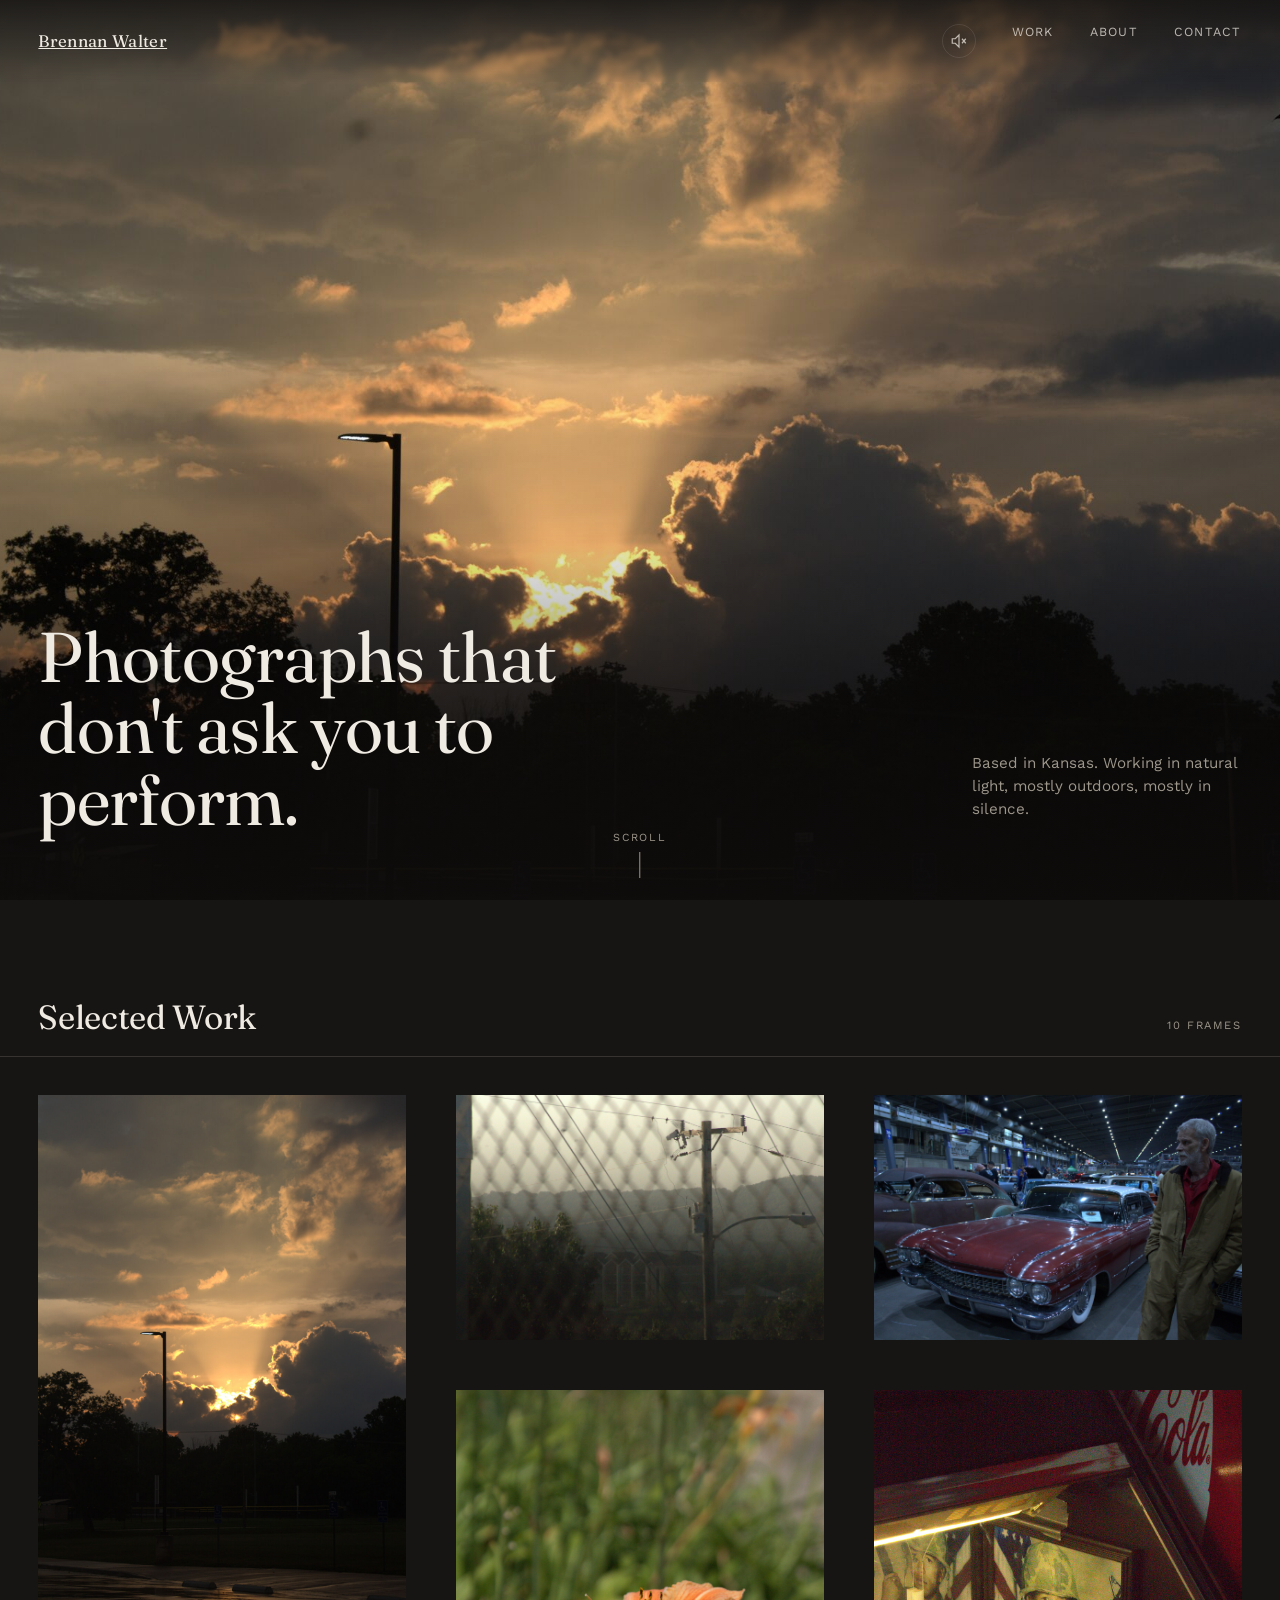
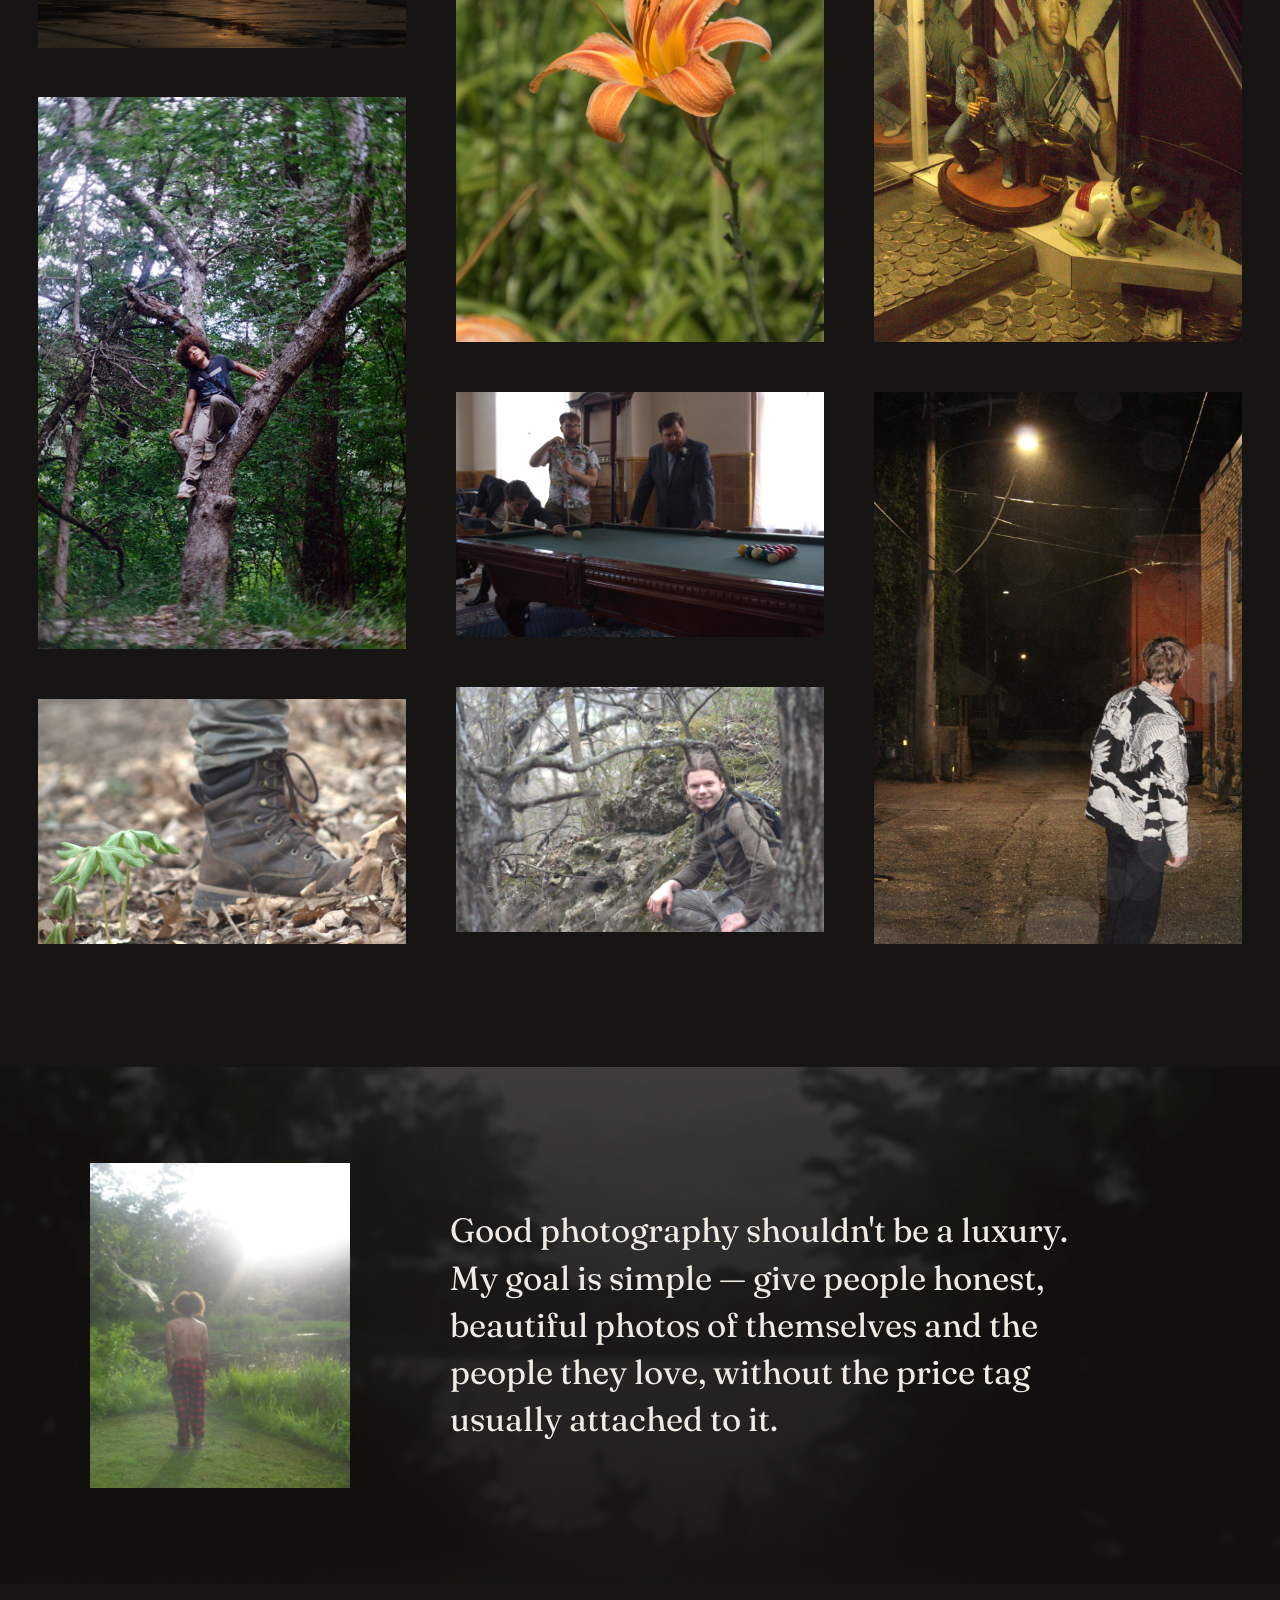
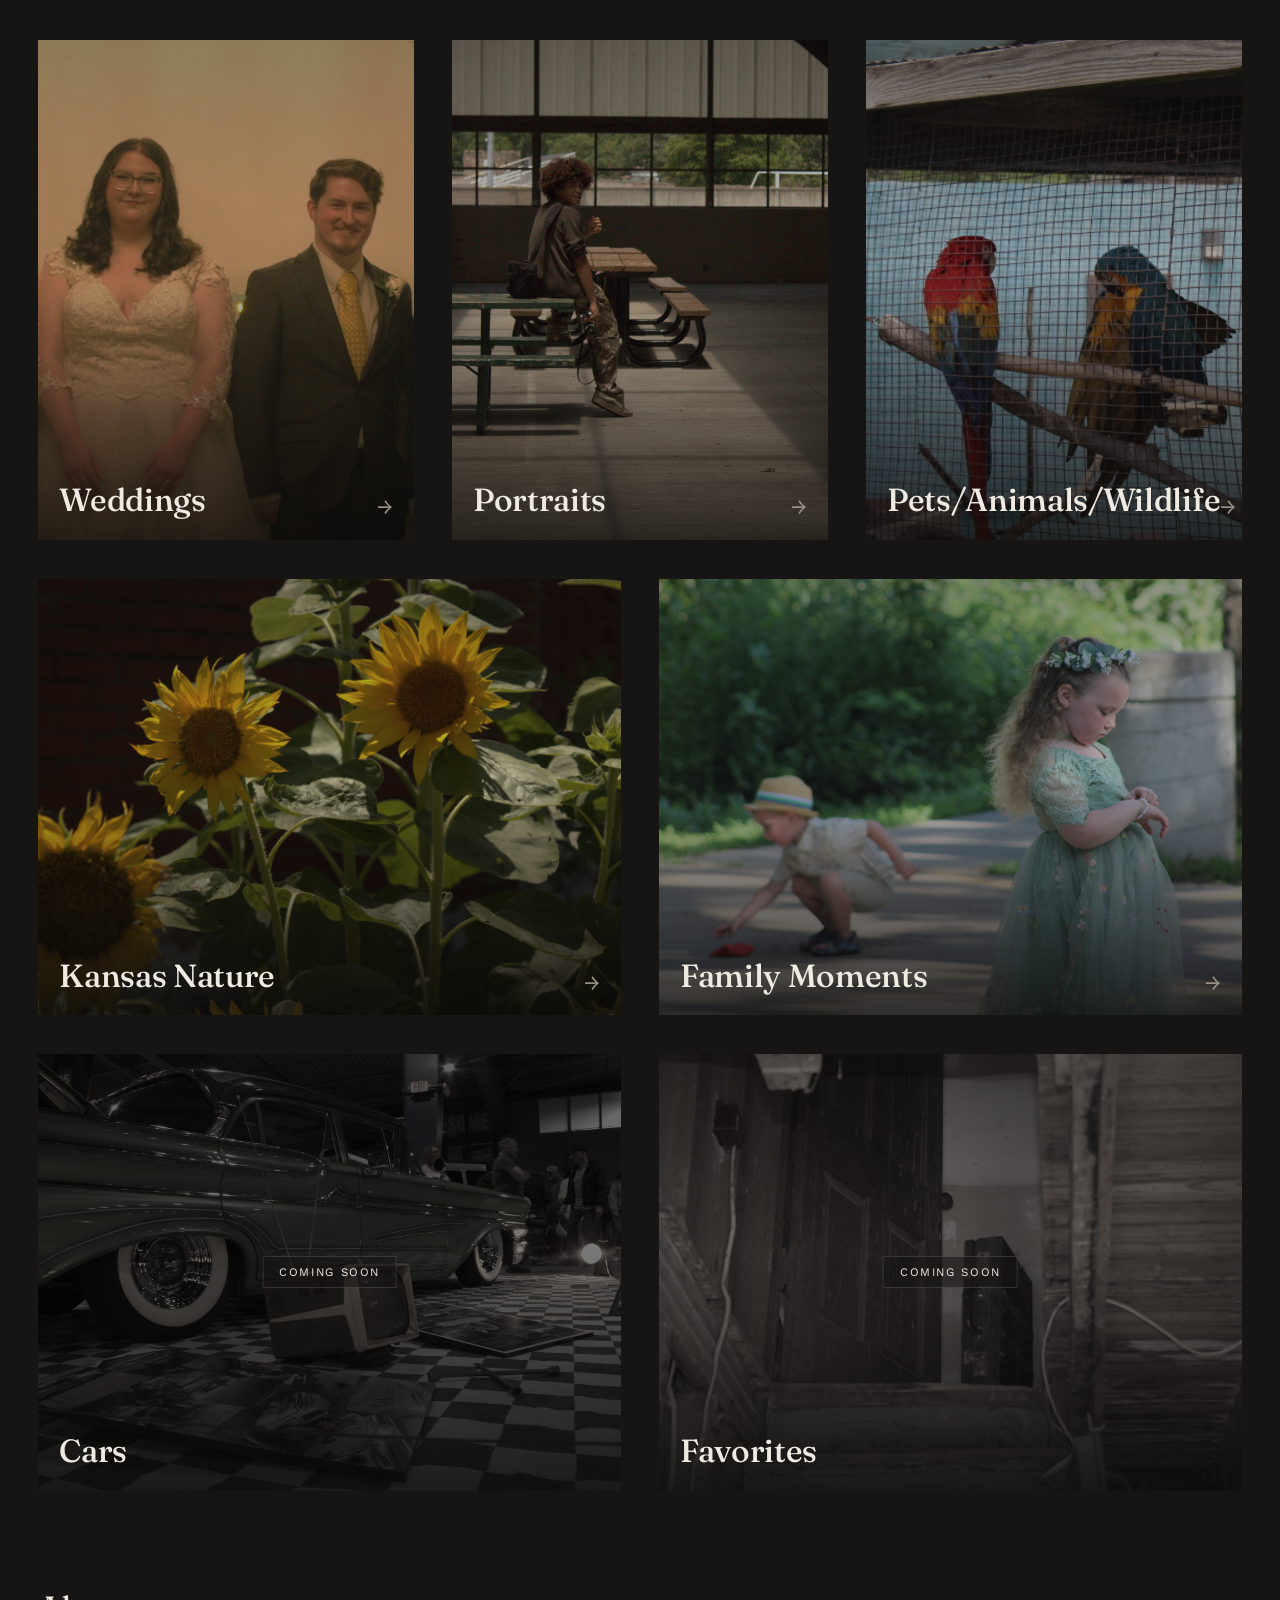
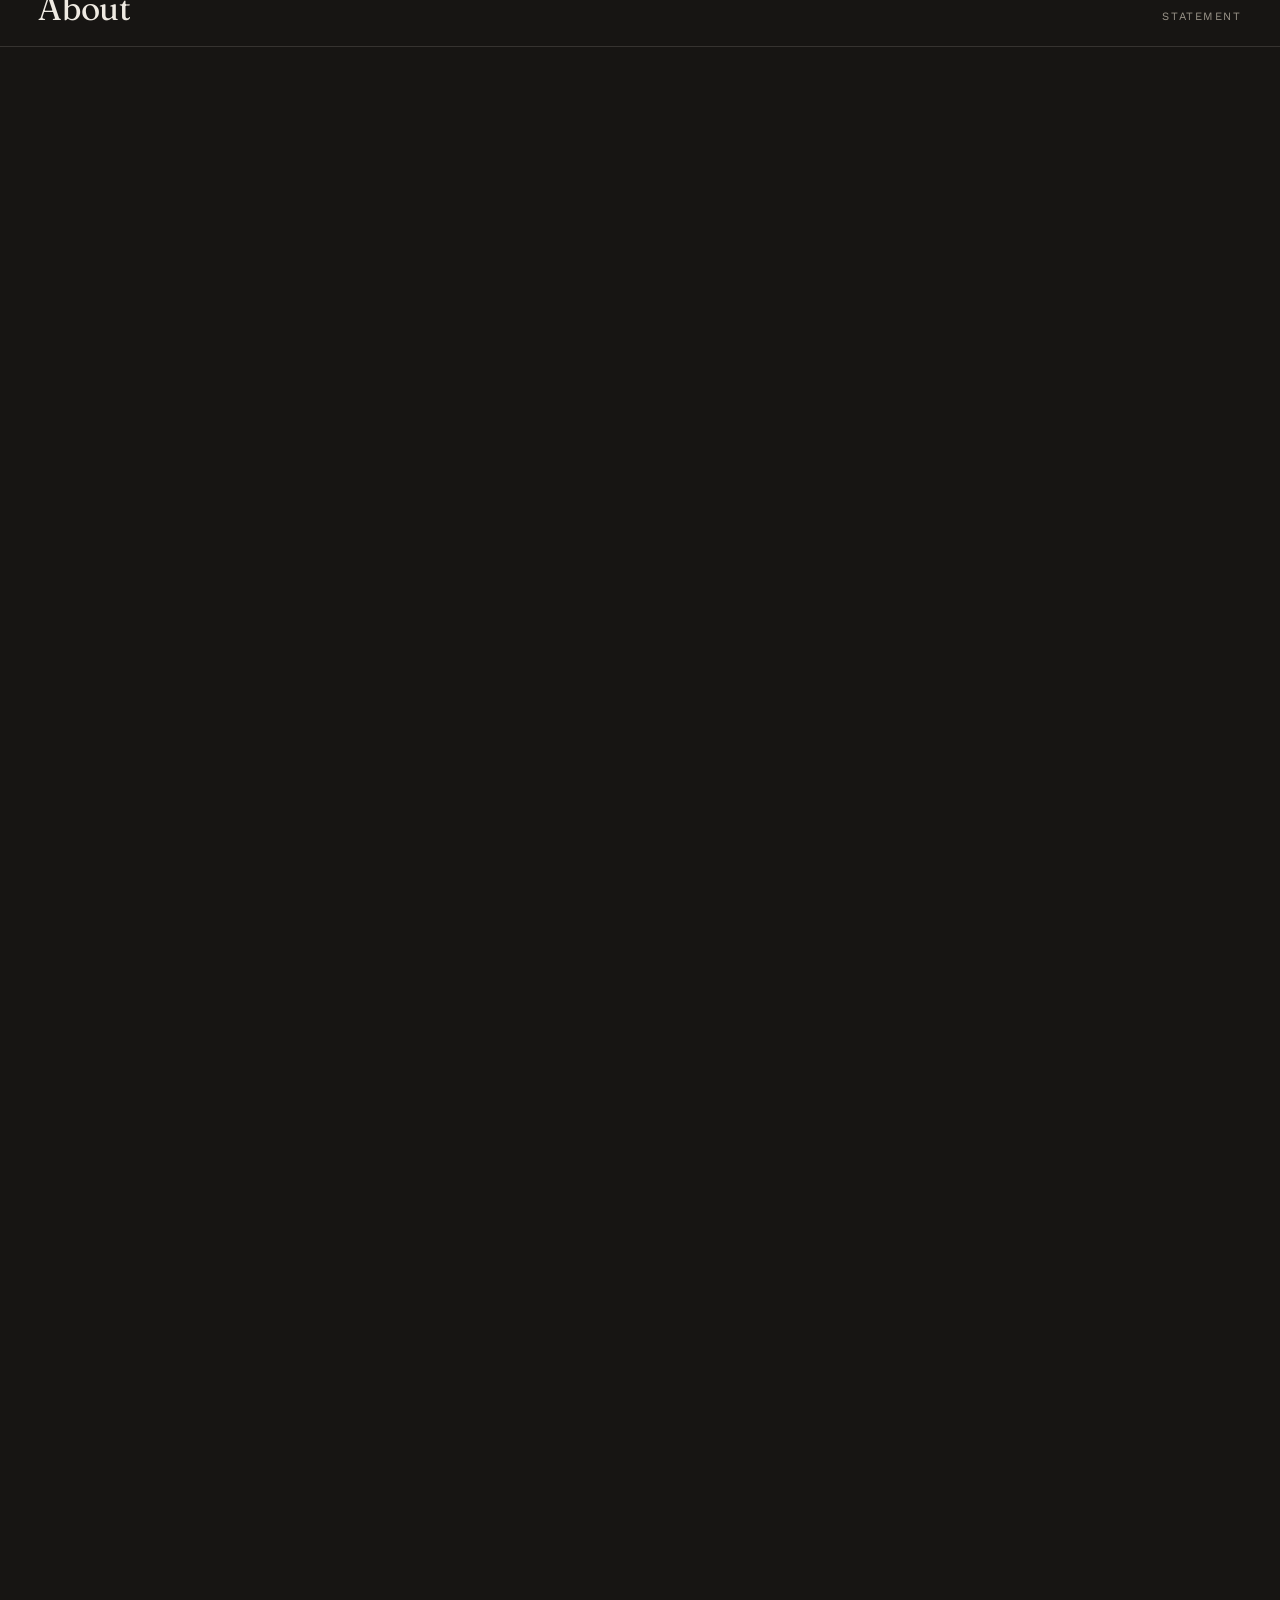
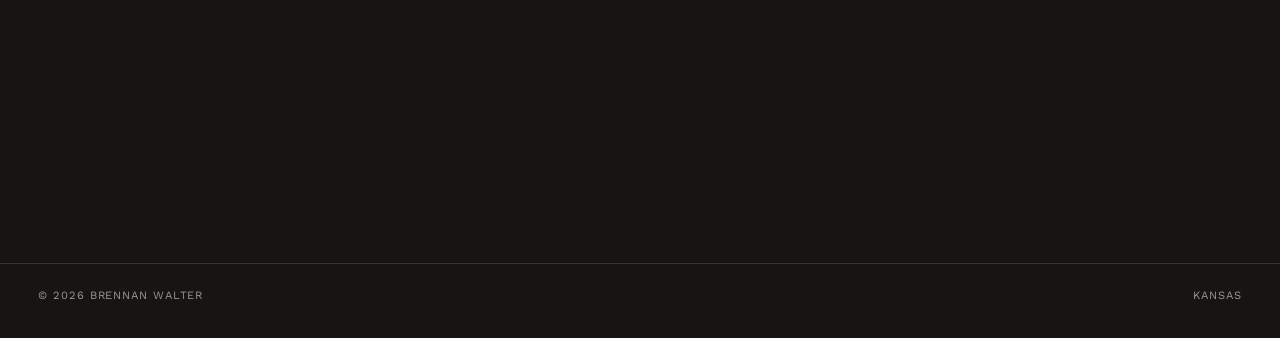
==== commit 9ef064df: "Add files via upload" ====
--- a/index.html
+++ b/index.html
@@ -144,7 +144,7 @@
         </div>
       </a>
       <a class="cat-card coming-soon reveal" href="javascript:void(0)" style="aspect-ratio: 4/3;">
-        <img src="https://picsum.photos/id/1080/600/450" alt="Replace with a favorites cover photo">
+        <img src="favorites-cover.jpg" alt="Favorites gallery">
         <div class="coming-soon-badge">Coming Soon</div>
         <div class="cat-label">
           <h3 class="display">Favorites</h3>
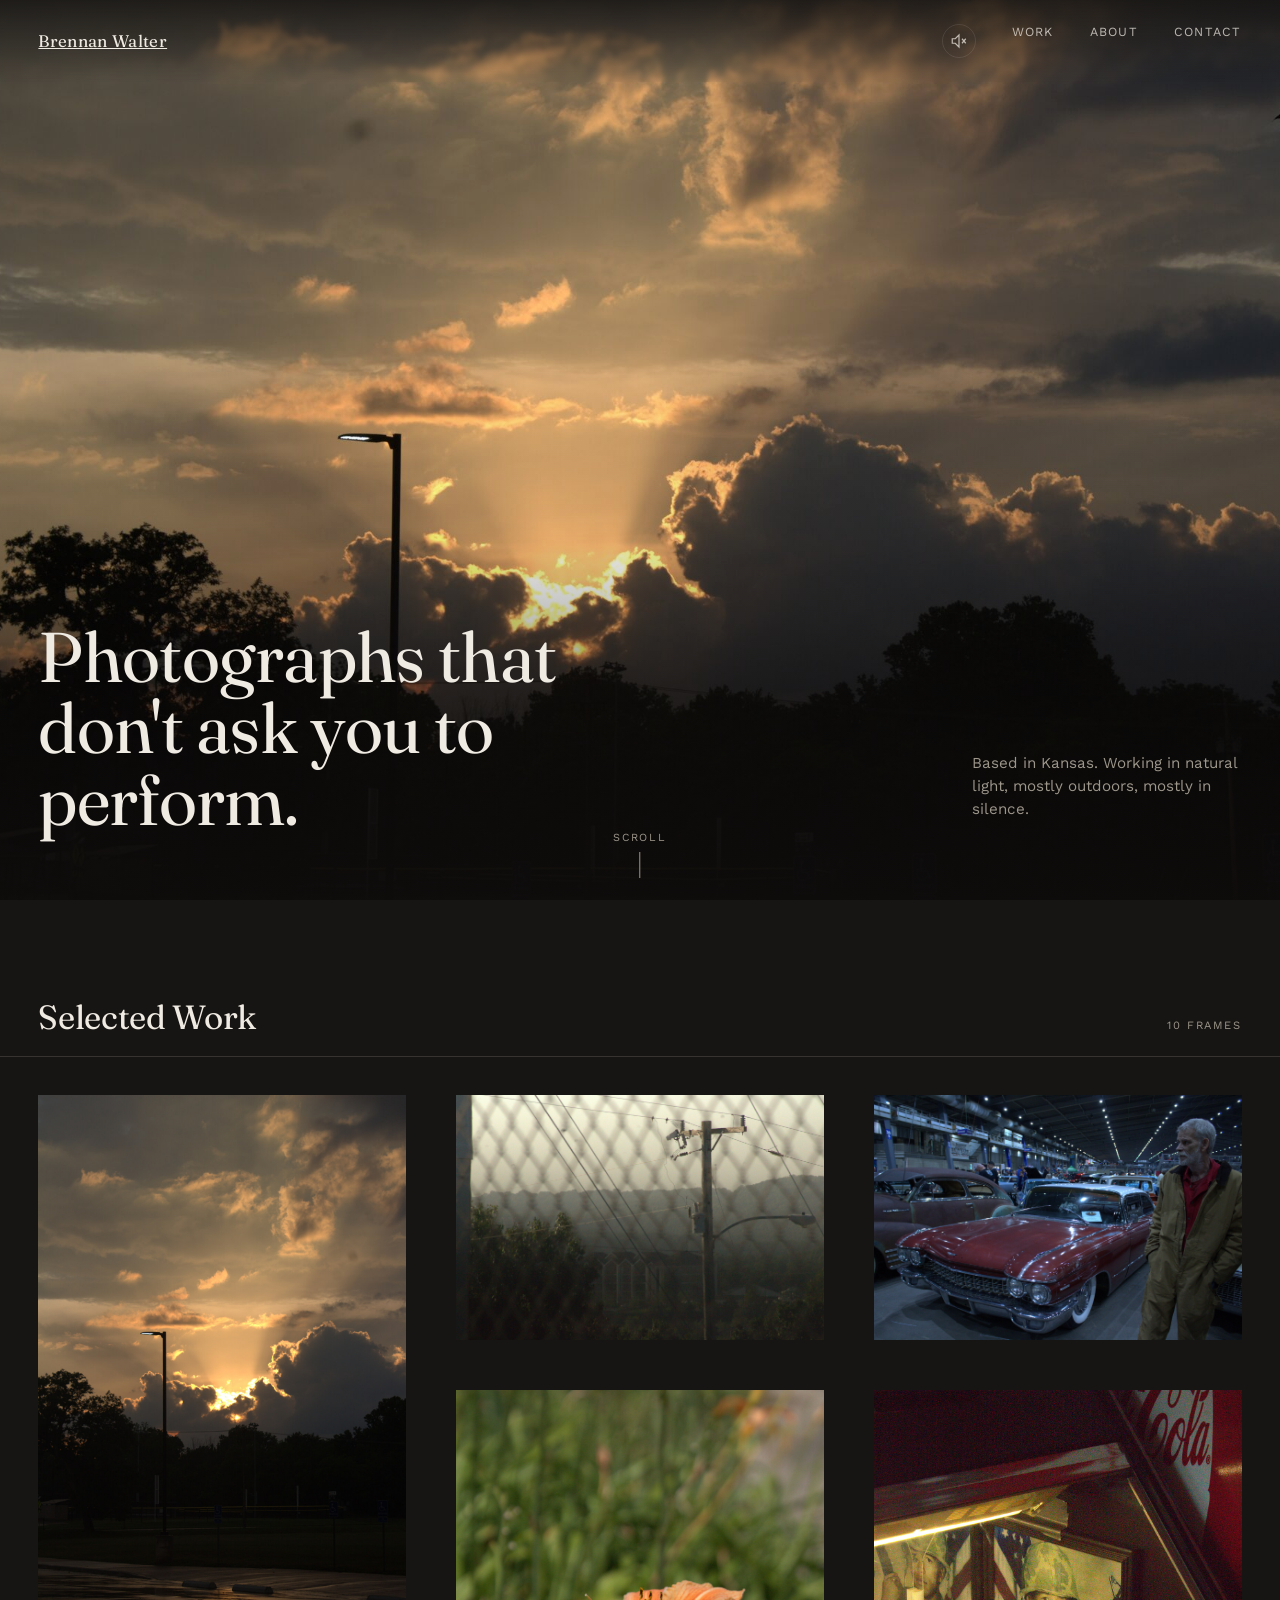
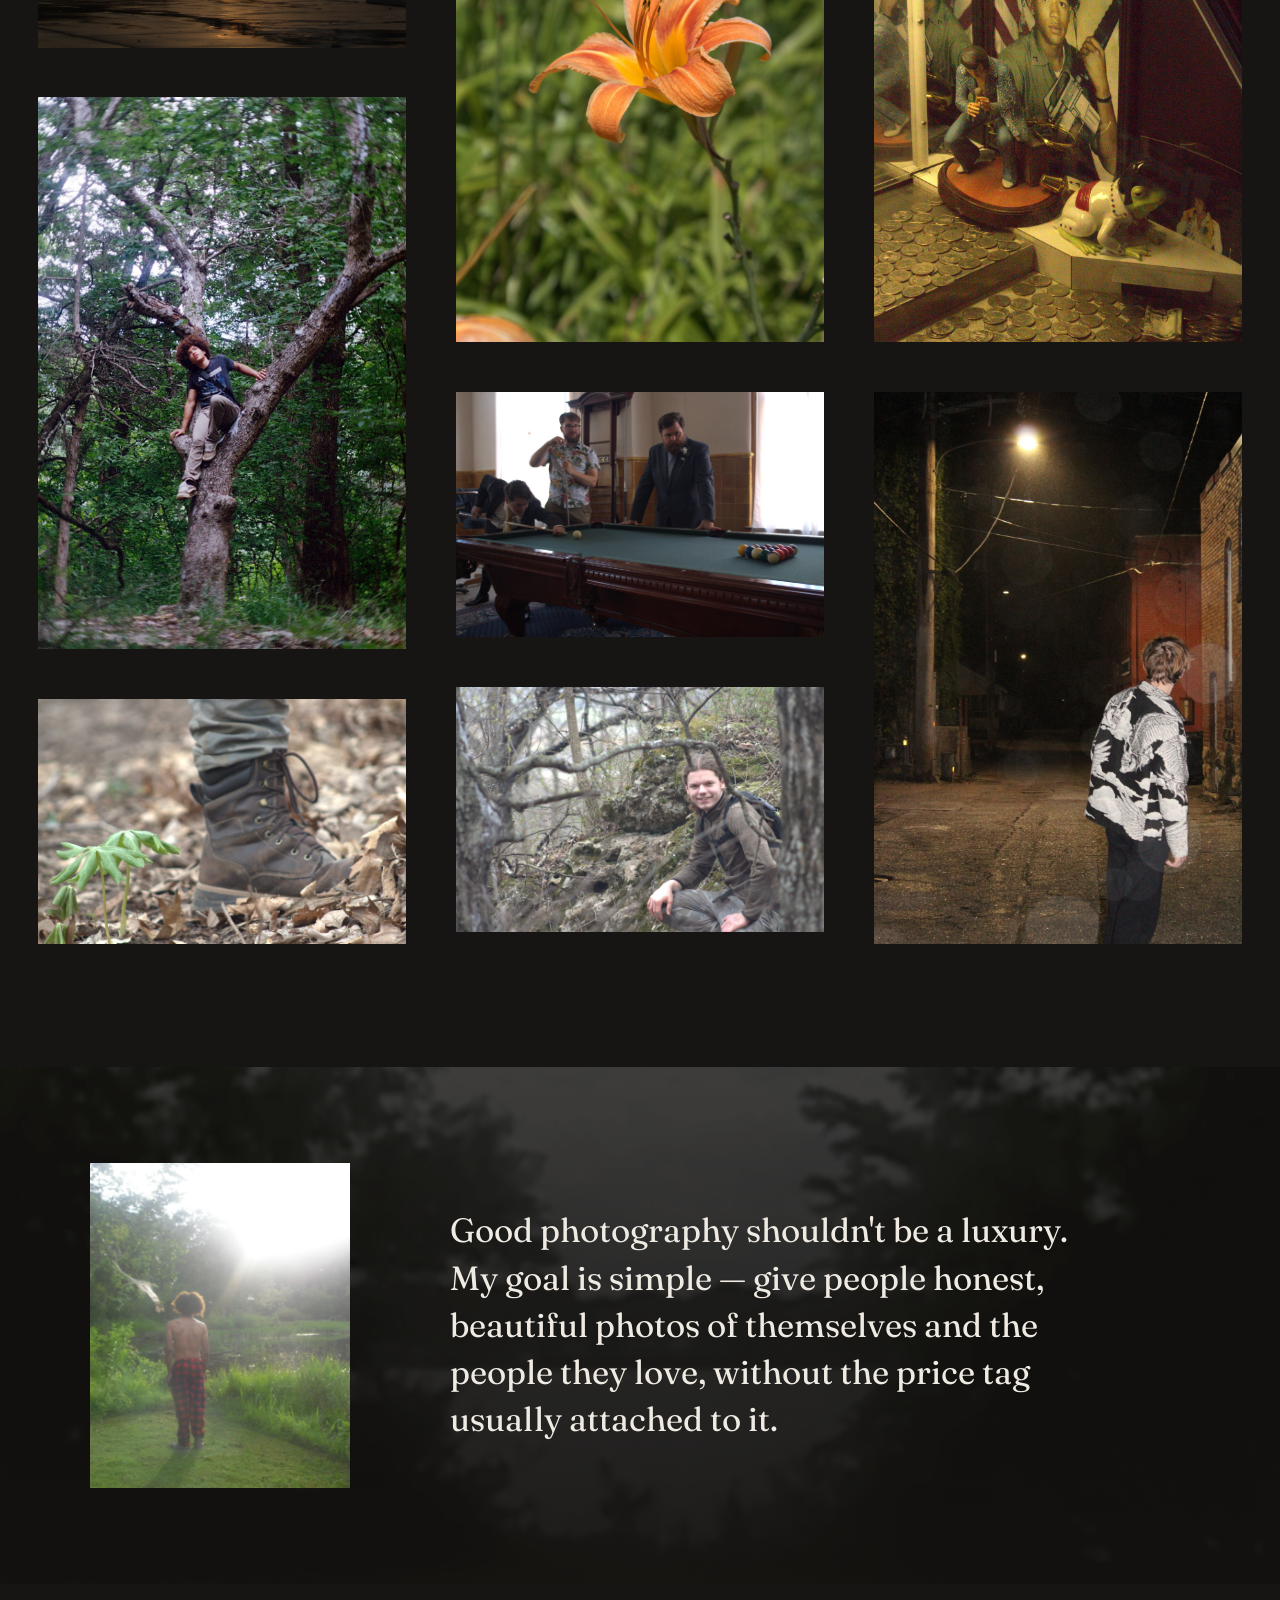
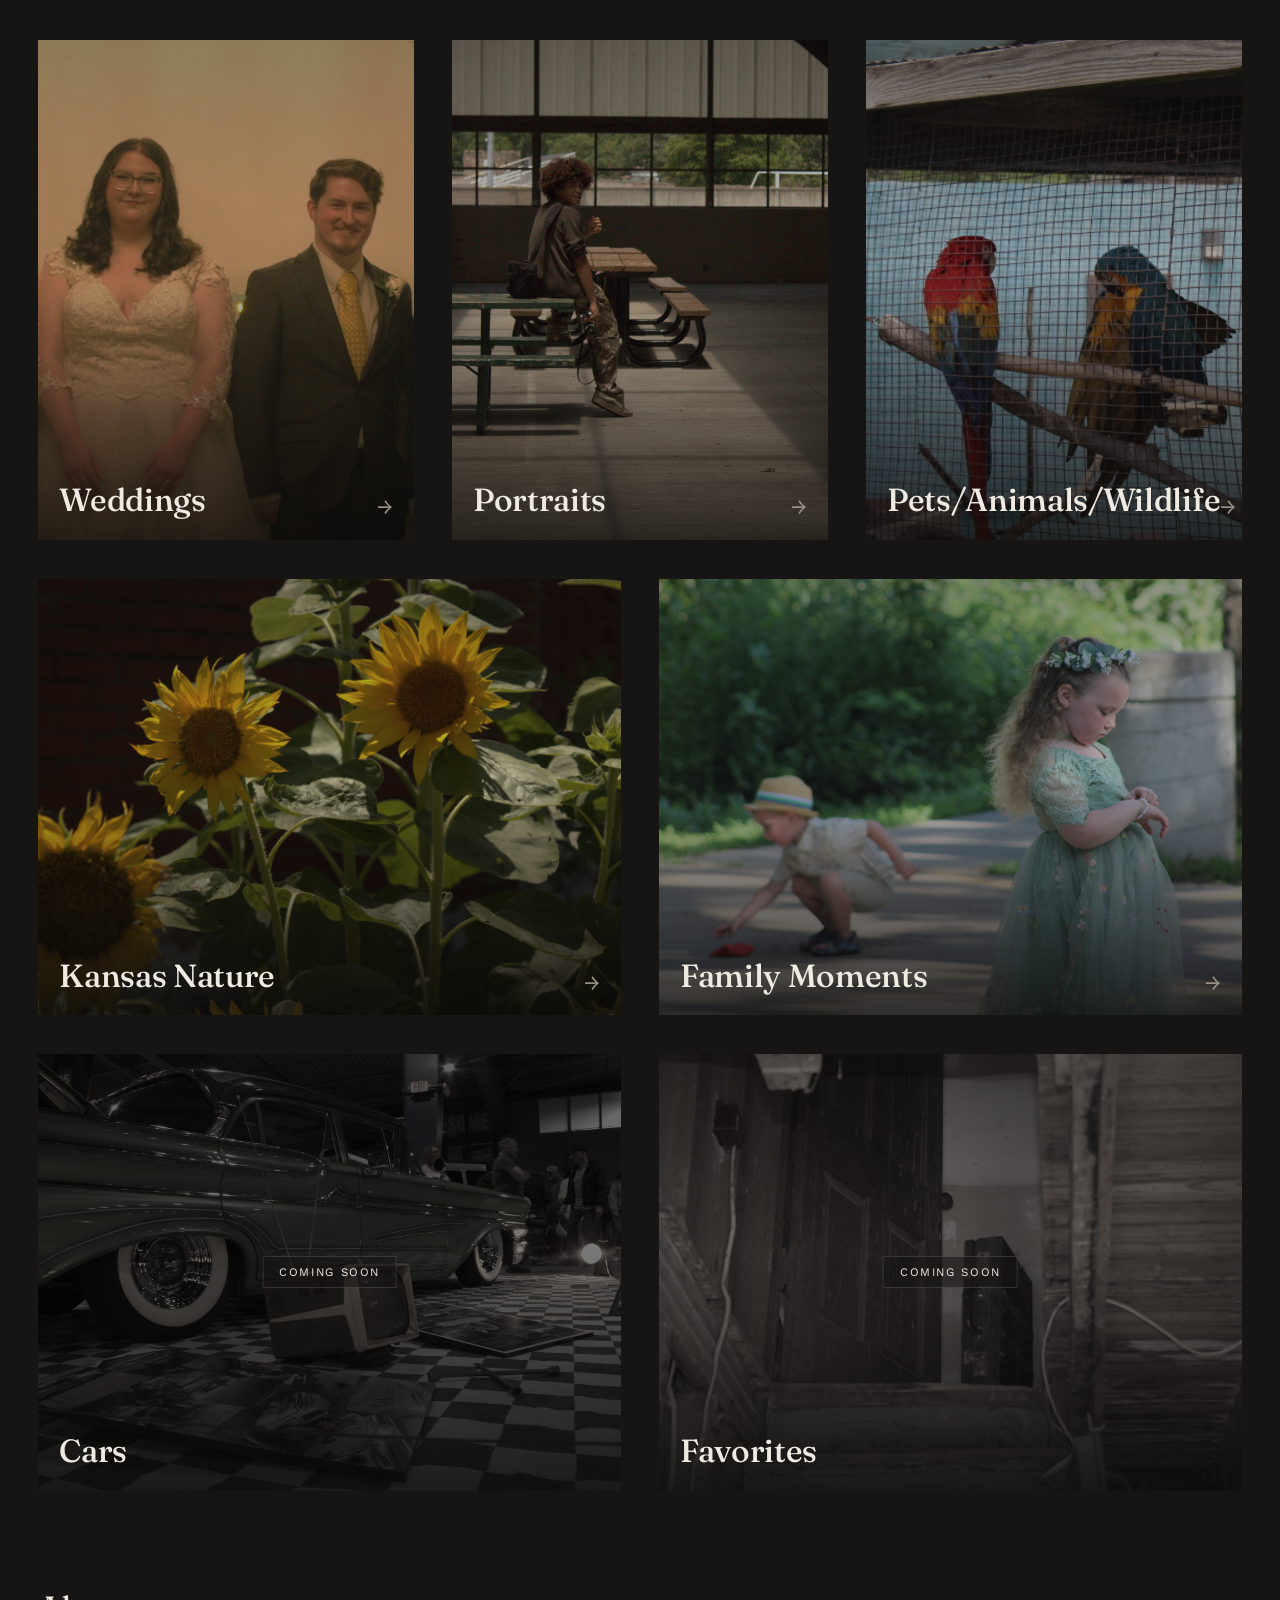
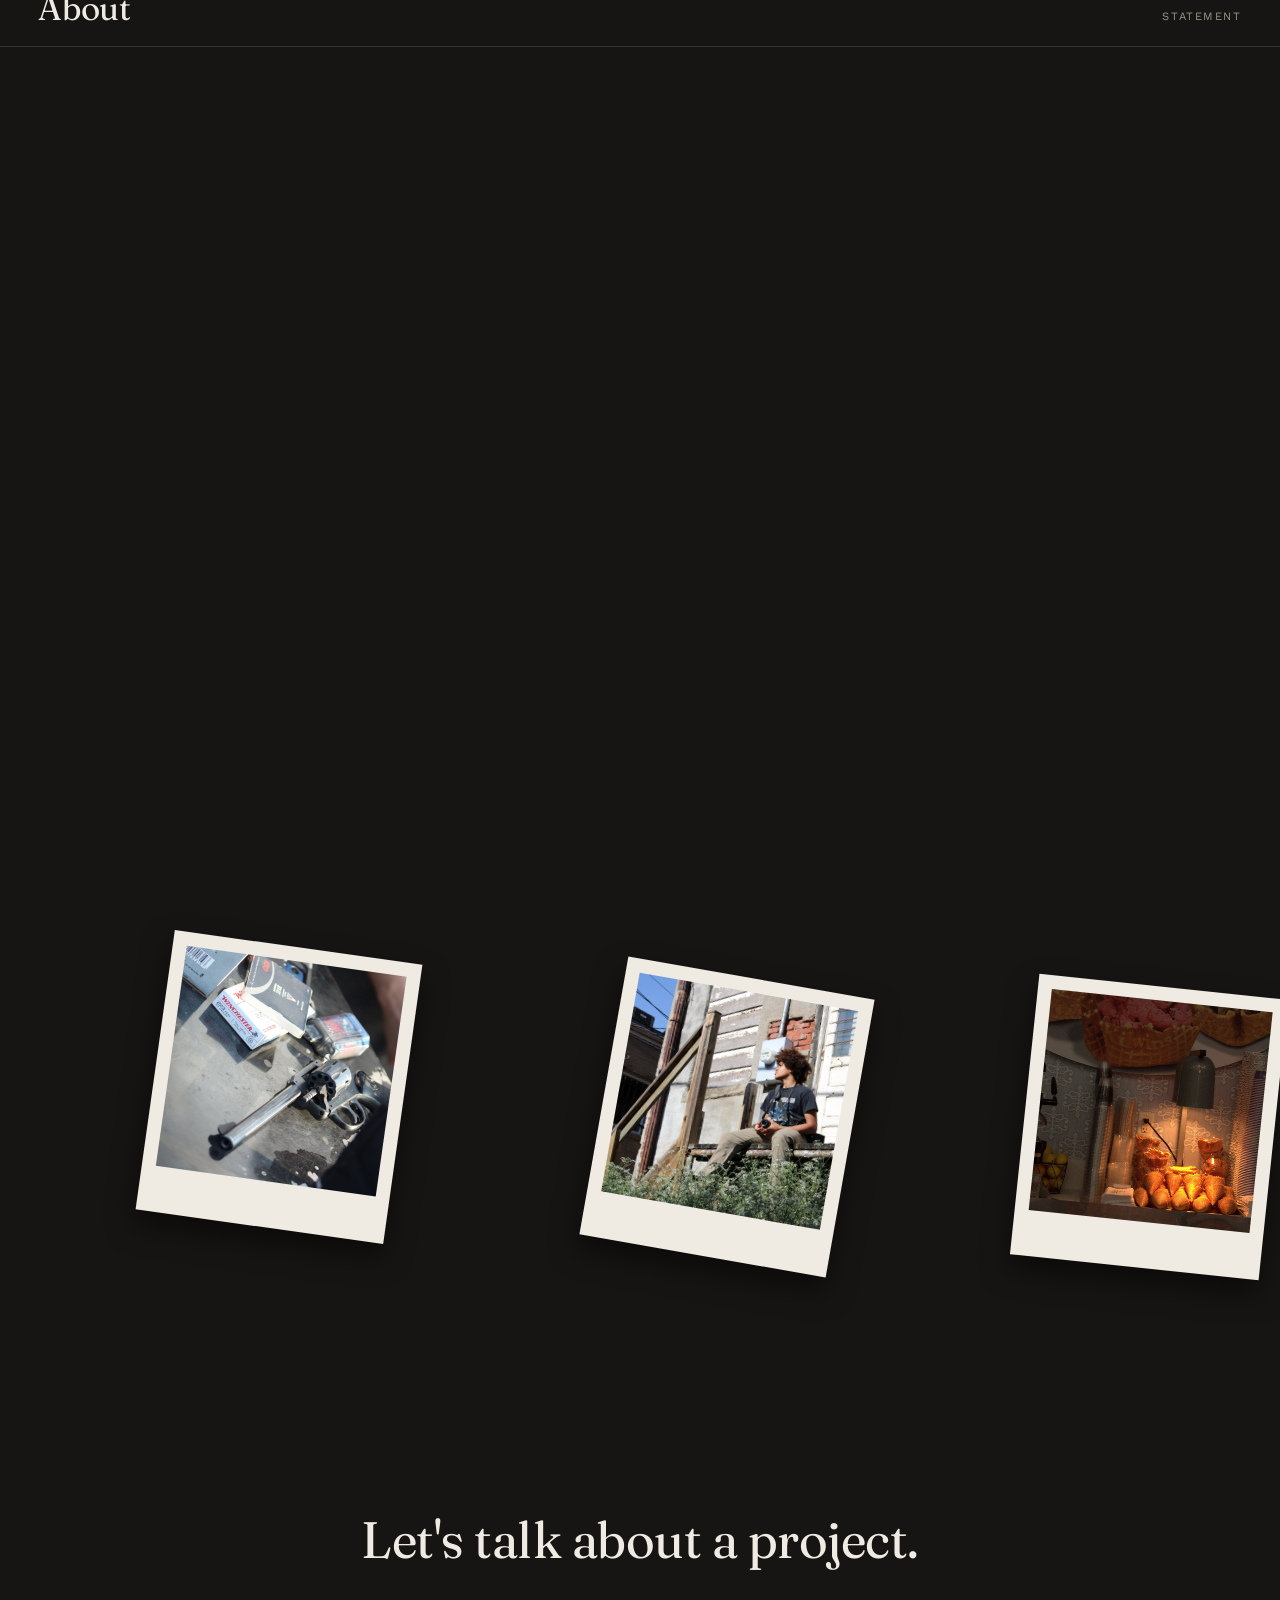
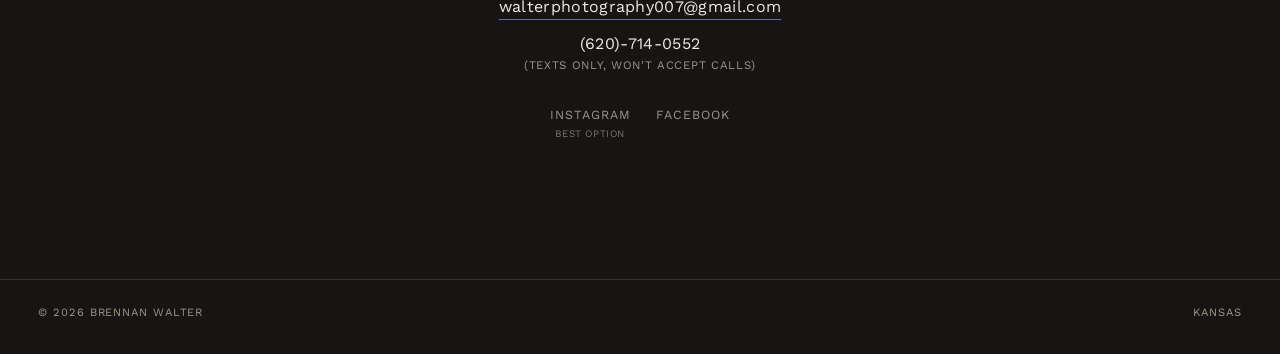
==== commit 7402545c: "Add files via upload" ====
--- a/index.html
+++ b/index.html
@@ -189,8 +189,11 @@
     <a class="email" href="mailto:walterphotography007@gmail.com">walterphotography007@gmail.com</a>
     <p class="phone">(620)-714-0552 <span class="phone-note">(texts only, won't accept calls)</span></p>
     <div class="socials">
-      <a href="https://www.instagram.com/walter_photography00756" target="_blank" rel="noopener">Instagram</a>
-      <a href="#">Facebook</a>
+      <span class="social-item">
+        <a href="https://www.instagram.com/walter_photography00756" target="_blank" rel="noopener">Instagram</a>
+        <span class="social-note">Best option</span>
+      </span>
+      <a href="https://www.facebook.com/brennan.walter.16940" target="_blank" rel="noopener">Facebook</a>
     </div>
   </div>
 </section>
--- a/styles.css
+++ b/styles.css
@@ -443,6 +443,7 @@
     margin-top: 2.2rem;
     display: flex;
     justify-content: center;
+    align-items: flex-start;
     gap: 1.6rem;
     font-size: 0.78rem;
     letter-spacing: 0.08em;
@@ -451,6 +452,19 @@
   }
   .socials a { text-decoration: none; color: inherit; transition: color 0.2s ease; }
   .socials a:hover { color: var(--paper); }
+
+  .social-item {
+    display: flex;
+    flex-direction: column;
+    align-items: center;
+    gap: 0.35rem;
+  }
+  .social-item .social-note {
+    font-size: 0.62rem;
+    letter-spacing: 0.06em;
+    color: var(--paper-dim);
+    opacity: 0.75;
+  }
 
   footer {
     padding: 1.6rem var(--gap) 2.2rem;
